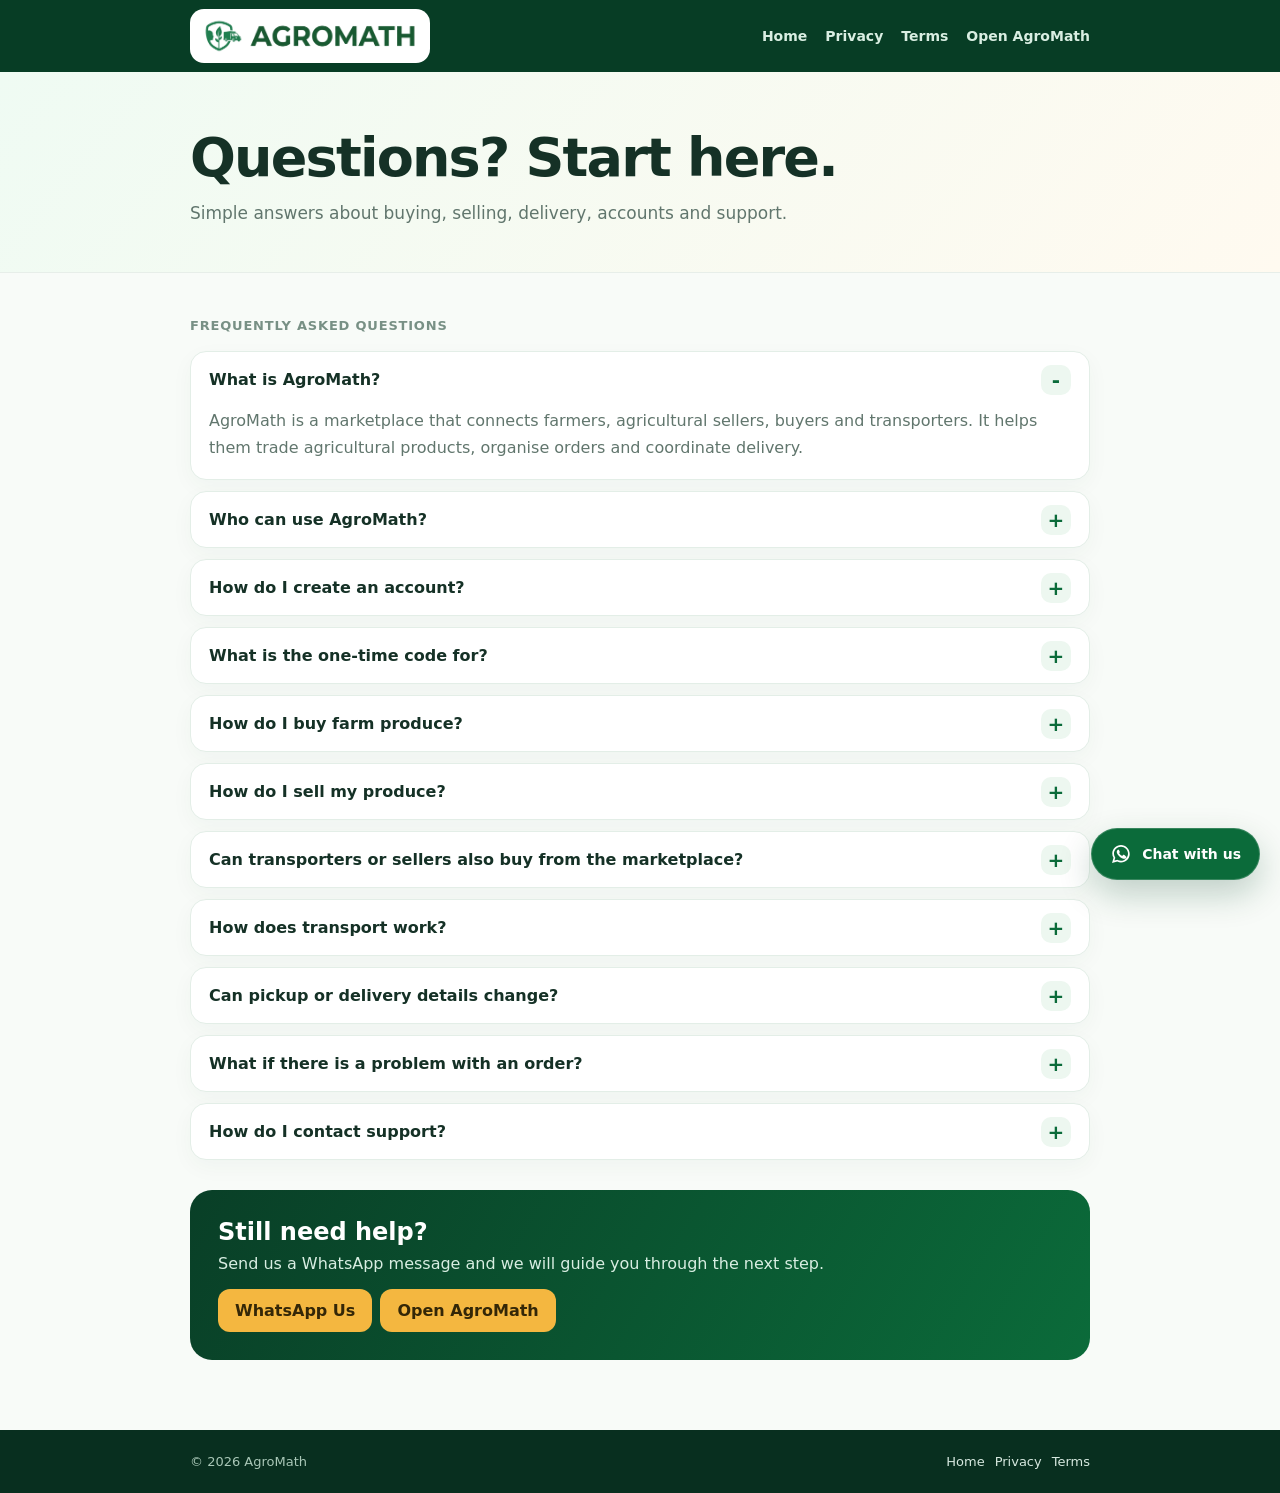
==== faq.html @ 7d8ba9d8 "Clarify AgroMath marketplace roles and shopping access" ====
<!doctype html>
<html lang="en">
<head>
<meta charset="utf-8">
<meta name="viewport" content="width=device-width,initial-scale=1">
<title>AgroMath FAQ | Sellers, Buyers & Transporters</title>
<meta name="description" content="Simple answers about using AgroMath for buying farm produce, selling farm products, transport coordination, accounts and support." />
<link rel="canonical" href="https://agromath.com.ng/faq.html" />
<meta name="theme-color" content="#0b6b3a">
<meta property="og:site_name" content="AgroMath" />
<meta property="og:type" content="website" />
<meta property="og:title" content="AgroMath FAQ | Sellers, Buyers & Transporters" />
<meta property="og:description" content="Simple answers about using AgroMath for buying farm produce, selling farm products, transport coordination, accounts and support." />
<meta property="og:url" content="https://agromath.com.ng/faq.html" />
  <meta property="og:image" content="https://agromath.com.ng/assets/brand/agromath-logo-full.png" />
  <meta property="og:image:alt" content="AgroMath logo" />
<meta name="twitter:card" content="summary_large_image" />
<meta name="twitter:title" content="AgroMath FAQ | Sellers, Buyers & Transporters" />
<meta name="twitter:description" content="Simple answers about using AgroMath for buying farm produce, selling farm products, transport coordination, accounts and support." />
  <meta name="twitter:image" content="https://agromath.com.ng/assets/brand/agromath-logo-full.png" />
<link rel="icon" href="assets/brand/favicon.ico" sizes="any">
<link rel="icon" type="image/png" sizes="32x32" href="assets/brand/favicon-32.png">
<link rel="icon" type="image/png" sizes="16x16" href="assets/brand/favicon-16.png">
<link rel="apple-touch-icon" sizes="180x180" href="assets/brand/apple-touch-icon-180.png">
<style>
:root{--g:#0b6b3a;--d:#073d25;--ink:#153126;--muted:#61766d;--line:#e3eee7;--cream:#fffaf0}*{box-sizing:border-box}body{margin:0;font-family:Inter,system-ui,-apple-system,"Segoe UI",Roboto,Arial;background:#f8fbf8;color:var(--ink)}a{color:var(--g);text-decoration:none}.wrap{width:min(900px,calc(100% - 28px));margin:auto}.top{background:var(--d);color:white}.top .wrap{height:72px;display:flex;align-items:center;justify-content:space-between}.brand{display:inline-flex;align-items:center;background:#fff;padding:6px 10px;border-radius:14px}.brand-logo{display:block;height:42px;width:auto;max-width:220px}.top nav{display:flex;gap:18px}.top nav a{color:#d9eee2;font-size:14px;font-weight:700}.hero{background:linear-gradient(130deg,#effbf3,var(--cream));padding:58px 0 45px;border-bottom:1px solid #e7eee9}.hero h1{font-size:clamp(36px,5vw,54px);letter-spacing:-1.8px;line-height:1.05;margin:0 0 12px}.hero p{margin:0;color:var(--muted);font-size:17px;line-height:1.65}.content{padding:45px 0 70px}.meta{font-size:13px;font-weight:800;color:#789085;text-transform:uppercase;letter-spacing:.8px;margin-bottom:18px}details{background:white;border:1px solid var(--line);border-radius:16px;padding:0 18px;margin:11px 0;box-shadow:0 7px 22px rgba(20,70,45,.04)}summary{cursor:pointer;list-style:none;font-weight:800;padding:18px 34px 18px 0;position:relative}summary::-webkit-details-marker{display:none}summary:after{content:"+";position:absolute;right:0;top:13px;width:30px;height:30px;border-radius:10px;background:#edf7f0;color:var(--g);display:grid;place-items:center;font-size:20px}details[open] summary:after{content:"-"}details p{margin:0 0 18px;color:var(--muted);line-height:1.7}.help{margin-top:30px;background:linear-gradient(120deg,#093f27,#0b6b3a);color:white;padding:28px;border-radius:22px}.help h2{margin:0 0 8px}.help p{color:#d8eee2;margin:0 0 16px}.btn{display:inline-block;background:#f4b740;color:#342707;padding:12px 17px;border-radius:12px;font-weight:900;margin-right:8px}footer{background:#082f1f;color:#a9c7b7;padding:24px 0;font-size:13px}footer .wrap{display:flex;justify-content:space-between;gap:15px;flex-wrap:wrap}footer a{color:#d6e8df;margin-left:10px}@media(max-width:600px){.brand-logo{height:34px;max-width:165px}.top nav a:not(:last-child){display:none}.hero{padding-top:42px}}
.whatsapp-support{position:fixed;right:20px;bottom:calc(20px + env(safe-area-inset-bottom));z-index:80;display:inline-flex;align-items:center;justify-content:center;gap:10px;min-height:52px;padding:0 18px;border-radius:999px;background:var(--g);color:#fff;font-weight:900;font-size:14px;box-shadow:0 14px 34px rgba(8,70,40,.24);border:1px solid rgba(255,255,255,.18)}.whatsapp-support svg{width:22px;height:22px;flex:0 0 auto}.whatsapp-support:hover{background:#11824a;transform:translateY(-1px)}.whatsapp-support:focus-visible{outline:3px solid #f4b740;outline-offset:4px}@media(max-width:560px){.whatsapp-support{right:14px;bottom:calc(14px + env(safe-area-inset-bottom));width:56px;height:56px;min-height:56px;padding:0}.whatsapp-support span{display:none}}
</style>
</head>
<body>
<header class="top"><div class="wrap"><a class="brand" href="index.html" aria-label="AgroMath home"><img src="assets/brand/agromath-logo.png" alt="AgroMath" class="brand-logo"></a><nav><a href="index.html">Home</a><a href="privacy.html">Privacy</a><a href="terms.html">Terms</a><a href="https://agromath-pilot.onrender.com" target="_blank" rel="noopener noreferrer">Open AgroMath</a></nav></div></header>
<section class="hero"><div class="wrap"><h1>Questions? Start here.</h1><p>Simple answers about buying, selling, delivery, accounts and support.</p></div></section>
<main class="content"><div class="wrap"><div class="meta">Frequently Asked Questions</div>
<details open><summary>What is AgroMath?</summary><p>AgroMath is a marketplace that connects farmers, agricultural sellers, buyers and transporters. It helps them trade agricultural products, organise orders and coordinate delivery.</p></details>
<details><summary>Who can use AgroMath?</summary><p>Farmers, agricultural sellers, buyers and transporters can use AgroMath. Any participant can also browse and buy from the marketplace.</p></details>
<details><summary>How do I create an account?</summary><p>Open AgroMath, enter your phone number and follow the registration steps. You may receive a one-time code to confirm that the phone number belongs to you.</p></details>
<details><summary>What is the one-time code for?</summary><p>It helps protect your account and confirm your phone number. Never give your code to another person. AgroMath does not use these codes for advertising.</p></details>
<details><summary>How do I buy farm produce?</summary><p>Open AgroMath, browse available produce, choose what you need and follow the order steps shown in the app.</p></details>
<details><summary>How do I sell my produce?</summary><p>Use the selling option in AgroMath, add the farm products you have for sale, including quantity and other important details, then respond to buyer orders.</p></details>
<details><summary>Can transporters or sellers also buy from the marketplace?</summary><p>Yes. Farmers, sellers, buyers and transporters can all browse and buy products in the AgroMath marketplace.</p></details>
<details><summary>How does transport work?</summary><p>When transport is needed, delivery can be coordinated with transporters. Pickup location, destination, timing and transport cost should be clear before the goods move.</p></details>
<details><summary>Can pickup or delivery details change?</summary><p>Yes, where the order allows it, but everyone involved should agree to the new information so there is no confusion.</p></details>
<details><summary>What if there is a problem with an order?</summary><p>Keep your order reference and any useful evidence, such as photos or messages. Contact AgroMath support as soon as possible and explain the problem clearly.</p></details>
<details><summary>How do I contact support?</summary><p>Call <a href="tel:08112812709"><strong>0811 281 2709</strong></a>, chat on <a href="https://wa.me/2348112812709?text=Hello%20AgroMath%2C%20I%20need%20some%20help" target="_blank" rel="noopener noreferrer"><strong>WhatsApp</strong></a>, or email <a href="mailto:info@agromath.com.ng"><strong>info@agromath.com.ng</strong></a>.</p></details>
<div class="help"><h2>Still need help?</h2><p>Send us a WhatsApp message and we will guide you through the next step.</p><a class="btn" href="https://wa.me/2348112812709?text=Hello%20AgroMath%2C%20I%20need%20some%20help" target="_blank" rel="noopener noreferrer">WhatsApp Us</a><a class="btn" href="https://agromath-pilot.onrender.com" target="_blank" rel="noopener noreferrer">Open AgroMath</a></div>
</div></main>
<footer><div class="wrap"><span>© <span id="y"></span> AgroMath</span><span><a href="index.html">Home</a><a href="privacy.html">Privacy</a><a href="terms.html">Terms</a></span></div></footer><script>document.getElementById('y').textContent=new Date().getFullYear();</script>
<a class="whatsapp-support" href="https://wa.me/2348112812709?text=Hello%20AgroMath%2C%20I%20need%20some%20help" target="_blank" rel="noopener noreferrer" aria-label="Chat with AgroMath support on WhatsApp"><svg aria-hidden="true" viewBox="0 0 32 32" focusable="false"><path fill="currentColor" d="M16 3C9 3 3.3 8.5 3.3 15.3c0 2.2.6 4.4 1.8 6.3L3 29l7.6-2c1.7.9 3.5 1.3 5.4 1.3 7 0 12.7-5.5 12.7-12.3S23 3 16 3Zm0 22.9c-1.7 0-3.3-.4-4.8-1.2l-.3-.2-4.4 1.1 1.2-4.2-.2-.3c-1.1-1.7-1.7-3.6-1.7-5.7C5.8 9.8 10.4 5.4 16 5.4s10.2 4.4 10.2 9.9S21.6 25.9 16 25.9Zm5.8-7.8c-.3-.2-1.8-.9-2.1-1-.3-.1-.5-.2-.7.2-.2.3-.8 1-.9 1.2-.2.2-.3.2-.6.1-.3-.2-1.3-.5-2.5-1.5-.9-.8-1.5-1.8-1.7-2.1-.2-.3 0-.5.1-.6l.5-.6c.2-.2.2-.3.3-.5.1-.2 0-.4 0-.6 0-.2-.7-1.7-1-2.3-.3-.6-.5-.5-.7-.5h-.6c-.2 0-.6.1-.9.4-.3.3-1.2 1.2-1.2 2.9s1.3 3.4 1.5 3.6c.2.2 2.5 3.8 6 5.3.8.4 1.5.6 2 .7.8.3 1.6.2 2.2.1.7-.1 1.8-.7 2.1-1.4.3-.7.3-1.3.2-1.4-.1-.2-.3-.3-.6-.4Z"/></svg><span>Chat with us</span></a>
</body>
</html>
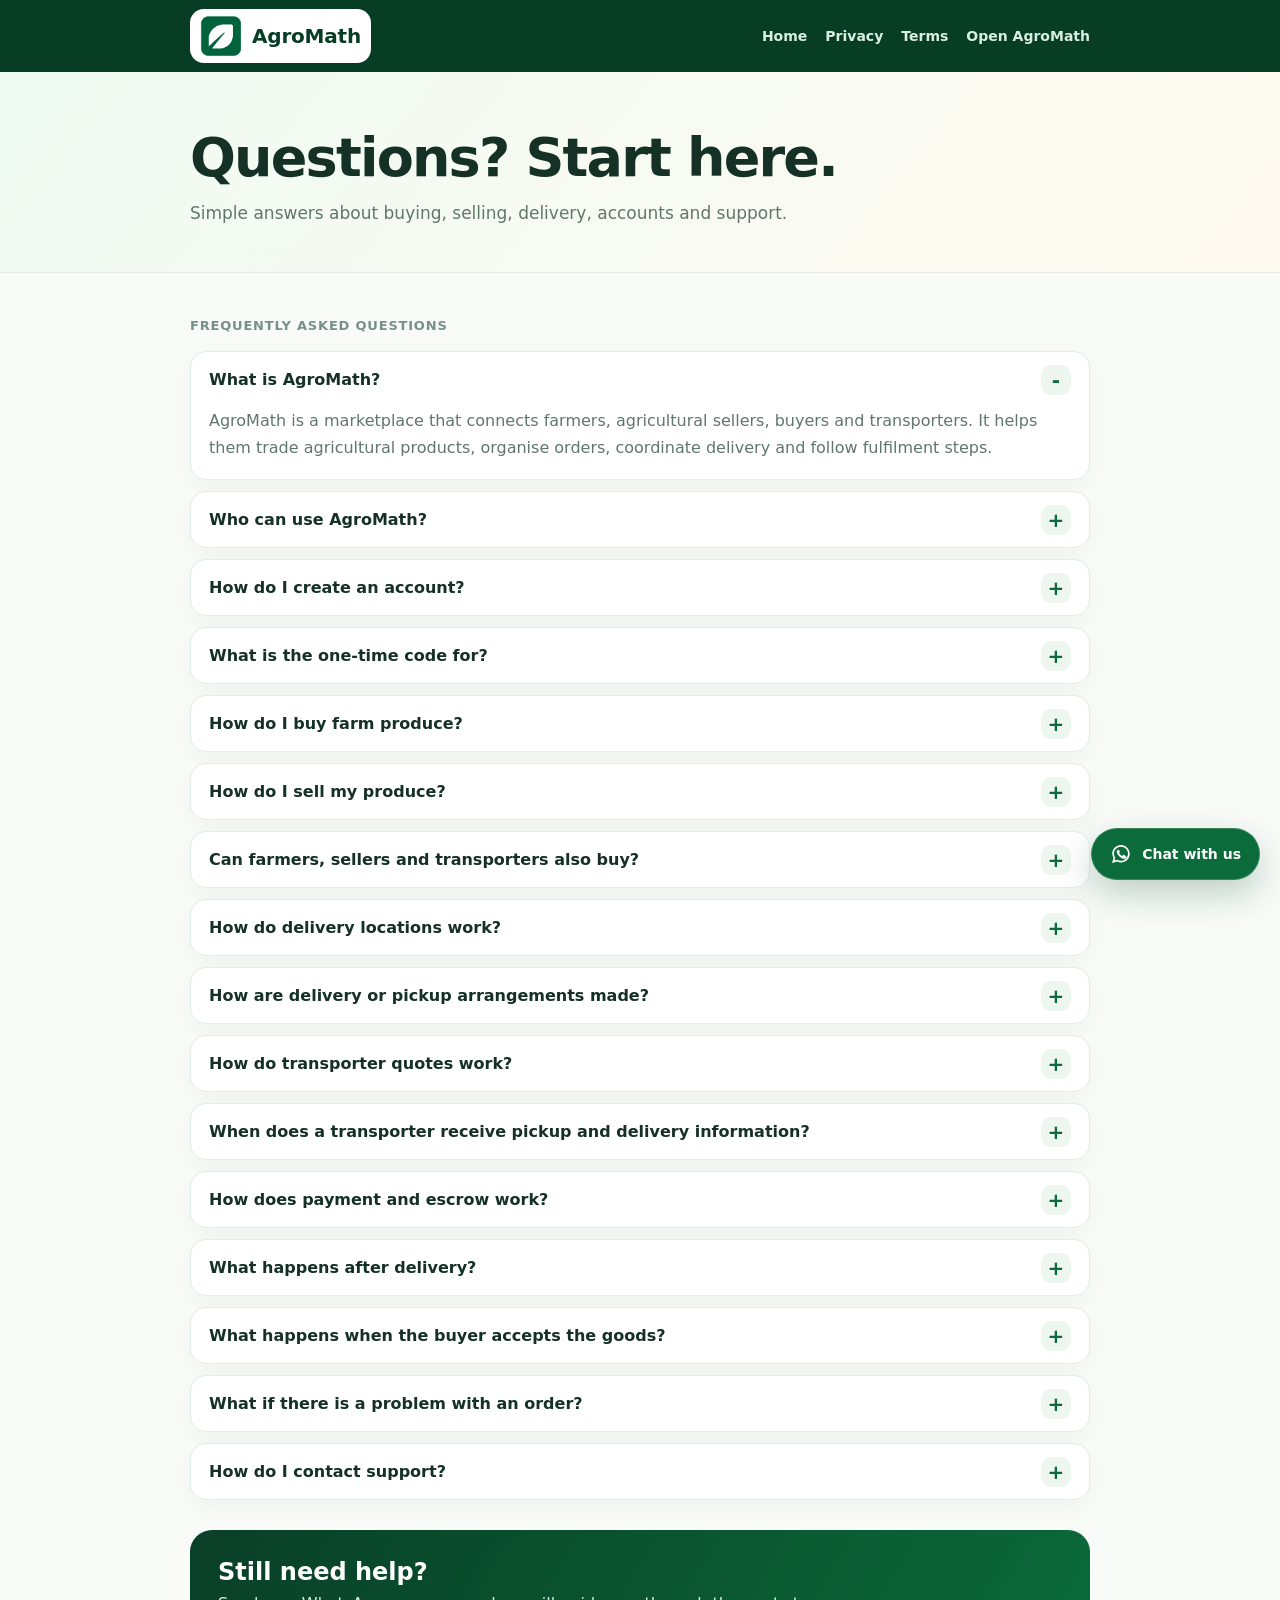
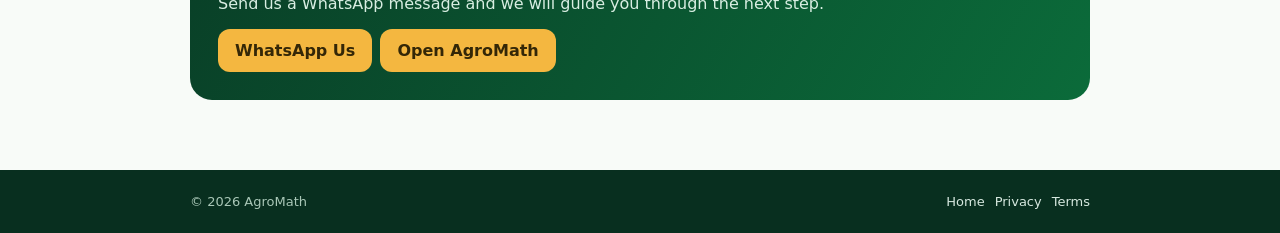
==== commit ef89b00f: "Website V2.1: Align public site with AgroMath V48.17" ====
--- a/faq.html
+++ b/faq.html
@@ -23,24 +23,29 @@
 <link rel="icon" type="image/png" sizes="16x16" href="assets/brand/favicon-16.png">
 <link rel="apple-touch-icon" sizes="180x180" href="assets/brand/apple-touch-icon-180.png">
 <style>
-:root{--g:#0b6b3a;--d:#073d25;--ink:#153126;--muted:#61766d;--line:#e3eee7;--cream:#fffaf0}*{box-sizing:border-box}body{margin:0;font-family:Inter,system-ui,-apple-system,"Segoe UI",Roboto,Arial;background:#f8fbf8;color:var(--ink)}a{color:var(--g);text-decoration:none}.wrap{width:min(900px,calc(100% - 28px));margin:auto}.top{background:var(--d);color:white}.top .wrap{height:72px;display:flex;align-items:center;justify-content:space-between}.brand{display:inline-flex;align-items:center;background:#fff;padding:6px 10px;border-radius:14px}.brand-logo{display:block;height:42px;width:auto;max-width:220px}.top nav{display:flex;gap:18px}.top nav a{color:#d9eee2;font-size:14px;font-weight:700}.hero{background:linear-gradient(130deg,#effbf3,var(--cream));padding:58px 0 45px;border-bottom:1px solid #e7eee9}.hero h1{font-size:clamp(36px,5vw,54px);letter-spacing:-1.8px;line-height:1.05;margin:0 0 12px}.hero p{margin:0;color:var(--muted);font-size:17px;line-height:1.65}.content{padding:45px 0 70px}.meta{font-size:13px;font-weight:800;color:#789085;text-transform:uppercase;letter-spacing:.8px;margin-bottom:18px}details{background:white;border:1px solid var(--line);border-radius:16px;padding:0 18px;margin:11px 0;box-shadow:0 7px 22px rgba(20,70,45,.04)}summary{cursor:pointer;list-style:none;font-weight:800;padding:18px 34px 18px 0;position:relative}summary::-webkit-details-marker{display:none}summary:after{content:"+";position:absolute;right:0;top:13px;width:30px;height:30px;border-radius:10px;background:#edf7f0;color:var(--g);display:grid;place-items:center;font-size:20px}details[open] summary:after{content:"-"}details p{margin:0 0 18px;color:var(--muted);line-height:1.7}.help{margin-top:30px;background:linear-gradient(120deg,#093f27,#0b6b3a);color:white;padding:28px;border-radius:22px}.help h2{margin:0 0 8px}.help p{color:#d8eee2;margin:0 0 16px}.btn{display:inline-block;background:#f4b740;color:#342707;padding:12px 17px;border-radius:12px;font-weight:900;margin-right:8px}footer{background:#082f1f;color:#a9c7b7;padding:24px 0;font-size:13px}footer .wrap{display:flex;justify-content:space-between;gap:15px;flex-wrap:wrap}footer a{color:#d6e8df;margin-left:10px}@media(max-width:600px){.brand-logo{height:34px;max-width:165px}.top nav a:not(:last-child){display:none}.hero{padding-top:42px}}
+:root{--g:#0b6b3a;--d:#073d25;--ink:#153126;--muted:#61766d;--line:#e3eee7;--cream:#fffaf0}*{box-sizing:border-box}body{margin:0;font-family:Inter,system-ui,-apple-system,"Segoe UI",Roboto,Arial;background:#f8fbf8;color:var(--ink)}a{color:var(--g);text-decoration:none}.wrap{width:min(900px,calc(100% - 28px));margin:auto}.top{background:var(--d);color:white}.top .wrap{height:72px;display:flex;align-items:center;justify-content:space-between}.brand{display:inline-flex;align-items:center;gap:10px;background:#fff;padding:6px 10px;border-radius:14px;color:var(--d);font-weight:900;font-size:20px;letter-spacing:-.2px}.brand-mark{display:block;width:42px;height:42px;border-radius:10px;flex:0 0 auto}.brand-name{line-height:1}.top nav{display:flex;gap:18px}.top nav a{color:#d9eee2;font-size:14px;font-weight:700}.hero{background:linear-gradient(130deg,#effbf3,var(--cream));padding:58px 0 45px;border-bottom:1px solid #e7eee9}.hero h1{font-size:clamp(36px,5vw,54px);letter-spacing:-1.8px;line-height:1.05;margin:0 0 12px}.hero p{margin:0;color:var(--muted);font-size:17px;line-height:1.65}.content{padding:45px 0 70px}.meta{font-size:13px;font-weight:800;color:#789085;text-transform:uppercase;letter-spacing:.8px;margin-bottom:18px}details{background:white;border:1px solid var(--line);border-radius:16px;padding:0 18px;margin:11px 0;box-shadow:0 7px 22px rgba(20,70,45,.04)}summary{cursor:pointer;list-style:none;font-weight:800;padding:18px 34px 18px 0;position:relative}summary::-webkit-details-marker{display:none}summary:after{content:"+";position:absolute;right:0;top:13px;width:30px;height:30px;border-radius:10px;background:#edf7f0;color:var(--g);display:grid;place-items:center;font-size:20px}details[open] summary:after{content:"-"}details p{margin:0 0 18px;color:var(--muted);line-height:1.7}.help{margin-top:30px;background:linear-gradient(120deg,#093f27,#0b6b3a);color:white;padding:28px;border-radius:22px}.help h2{margin:0 0 8px}.help p{color:#d8eee2;margin:0 0 16px}.btn{display:inline-block;background:#f4b740;color:#342707;padding:12px 17px;border-radius:12px;font-weight:900;margin-right:8px}footer{background:#082f1f;color:#a9c7b7;padding:24px 0;font-size:13px}footer .wrap{display:flex;justify-content:space-between;gap:15px;flex-wrap:wrap}footer a{color:#d6e8df;margin-left:10px}@media(max-width:600px){.brand{font-size:18px}.brand-mark{width:34px;height:34px;border-radius:9px}.top nav a:not(:last-child){display:none}.hero{padding-top:42px}}
 .whatsapp-support{position:fixed;right:20px;bottom:calc(20px + env(safe-area-inset-bottom));z-index:80;display:inline-flex;align-items:center;justify-content:center;gap:10px;min-height:52px;padding:0 18px;border-radius:999px;background:var(--g);color:#fff;font-weight:900;font-size:14px;box-shadow:0 14px 34px rgba(8,70,40,.24);border:1px solid rgba(255,255,255,.18)}.whatsapp-support svg{width:22px;height:22px;flex:0 0 auto}.whatsapp-support:hover{background:#11824a;transform:translateY(-1px)}.whatsapp-support:focus-visible{outline:3px solid #f4b740;outline-offset:4px}@media(max-width:560px){.whatsapp-support{right:14px;bottom:calc(14px + env(safe-area-inset-bottom));width:56px;height:56px;min-height:56px;padding:0}.whatsapp-support span{display:none}}
 </style>
 </head>
 <body>
-<header class="top"><div class="wrap"><a class="brand" href="index.html" aria-label="AgroMath home"><img src="assets/brand/agromath-logo.png" alt="AgroMath" class="brand-logo"></a><nav><a href="index.html">Home</a><a href="privacy.html">Privacy</a><a href="terms.html">Terms</a><a href="https://agromath-pilot.onrender.com" target="_blank" rel="noopener noreferrer">Open AgroMath</a></nav></div></header>
+<header class="top"><div class="wrap"><a class="brand" href="index.html" aria-label="AgroMath home"><img src="assets/brand/agromath-mark.png" alt="" class="brand-mark" aria-hidden="true"><span class="brand-name">AgroMath</span></a><nav><a href="index.html">Home</a><a href="privacy.html">Privacy</a><a href="terms.html">Terms</a><a href="https://agromath-pilot.onrender.com" target="_blank" rel="noopener noreferrer">Open AgroMath</a></nav></div></header>
 <section class="hero"><div class="wrap"><h1>Questions? Start here.</h1><p>Simple answers about buying, selling, delivery, accounts and support.</p></div></section>
 <main class="content"><div class="wrap"><div class="meta">Frequently Asked Questions</div>
-<details open><summary>What is AgroMath?</summary><p>AgroMath is a marketplace that connects farmers, agricultural sellers, buyers and transporters. It helps them trade agricultural products, organise orders and coordinate delivery.</p></details>
+<details open><summary>What is AgroMath?</summary><p>AgroMath is a marketplace that connects farmers, agricultural sellers, buyers and transporters. It helps them trade agricultural products, organise orders, coordinate delivery and follow fulfilment steps.</p></details>
 <details><summary>Who can use AgroMath?</summary><p>Farmers, agricultural sellers, buyers and transporters can use AgroMath. Any participant can also browse and buy from the marketplace.</p></details>
 <details><summary>How do I create an account?</summary><p>Open AgroMath, enter your phone number and follow the registration steps. You may receive a one-time code to confirm that the phone number belongs to you.</p></details>
 <details><summary>What is the one-time code for?</summary><p>It helps protect your account and confirm your phone number. Never give your code to another person. AgroMath does not use these codes for advertising.</p></details>
-<details><summary>How do I buy farm produce?</summary><p>Open AgroMath, browse available produce, choose what you need and follow the order steps shown in the app.</p></details>
-<details><summary>How do I sell my produce?</summary><p>Use the selling option in AgroMath, add the farm products you have for sale, including quantity and other important details, then respond to buyer orders.</p></details>
-<details><summary>Can transporters or sellers also buy from the marketplace?</summary><p>Yes. Farmers, sellers, buyers and transporters can all browse and buy products in the AgroMath marketplace.</p></details>
-<details><summary>How does transport work?</summary><p>When transport is needed, delivery can be coordinated with transporters. Pickup location, destination, timing and transport cost should be clear before the goods move.</p></details>
-<details><summary>Can pickup or delivery details change?</summary><p>Yes, where the order allows it, but everyone involved should agree to the new information so there is no confusion.</p></details>
-<details><summary>What if there is a problem with an order?</summary><p>Keep your order reference and any useful evidence, such as photos or messages. Contact AgroMath support as soon as possible and explain the problem clearly.</p></details>
+<details><summary>How do I buy farm produce?</summary><p>Browse available produce, choose what you need, select the relevant saved delivery location during checkout and follow the instructions shown on the order page.</p></details>
+<details><summary>How do I sell my produce?</summary><p>Add the produce you have for sale, including quantity and pickup details, then respond when buyers place order requests.</p></details>
+<details><summary>Can farmers, sellers and transporters also buy?</summary><p>Yes. Farmers, sellers, buyers and transporters can all browse and buy products in the AgroMath marketplace.</p></details>
+<details><summary>How do delivery locations work?</summary><p>Buyers can save delivery locations and choose the relevant one at checkout. AgroMath keeps the selected delivery details with the order so fulfilment can be coordinated clearly.</p></details>
+<details><summary>How are delivery or pickup arrangements made?</summary><p>Each order keeps pickup and delivery information together. Delivery or pickup is arranged for the relevant farmer or seller portion of the order.</p></details>
+<details><summary>How do transporter quotes work?</summary><p>Where transporter delivery is required, eligible transporters can see delivery opportunities and submit a transport price. The buyer can then choose an available option in AgroMath.</p></details>
+<details><summary>When does a transporter receive pickup and delivery information?</summary><p>AgroMath is designed to show exact logistics details only when they are needed for the authorised fulfilment workflow.</p></details>
+<details><summary>How does payment and escrow work?</summary><p>Payment follows AgroMath's supported payment and escrow workflow. The app shows payment and escrow status so participants can follow the next step.</p></details>
+<details><summary>What happens after delivery?</summary><p>The delivery or pickup moves through fulfilment stages. The buyer can accept the goods or report an issue where applicable.</p></details>
+<details><summary>What happens when the buyer accepts the goods?</summary><p>Buyer acceptance helps accepted fulfilment proceed toward AgroMath's settlement process.</p></details>
+<details><summary>What if there is a problem with an order?</summary><p>Keep your order reference and any useful evidence, such as photos or messages. Contact AgroMath support as soon as possible and explain the problem clearly. AgroMath does not promise a particular dispute outcome on this website.</p></details>
 <details><summary>How do I contact support?</summary><p>Call <a href="tel:08112812709"><strong>0811 281 2709</strong></a>, chat on <a href="https://wa.me/2348112812709?text=Hello%20AgroMath%2C%20I%20need%20some%20help" target="_blank" rel="noopener noreferrer"><strong>WhatsApp</strong></a>, or email <a href="mailto:info@agromath.com.ng"><strong>info@agromath.com.ng</strong></a>.</p></details>
 <div class="help"><h2>Still need help?</h2><p>Send us a WhatsApp message and we will guide you through the next step.</p><a class="btn" href="https://wa.me/2348112812709?text=Hello%20AgroMath%2C%20I%20need%20some%20help" target="_blank" rel="noopener noreferrer">WhatsApp Us</a><a class="btn" href="https://agromath-pilot.onrender.com" target="_blank" rel="noopener noreferrer">Open AgroMath</a></div>
 </div></main>
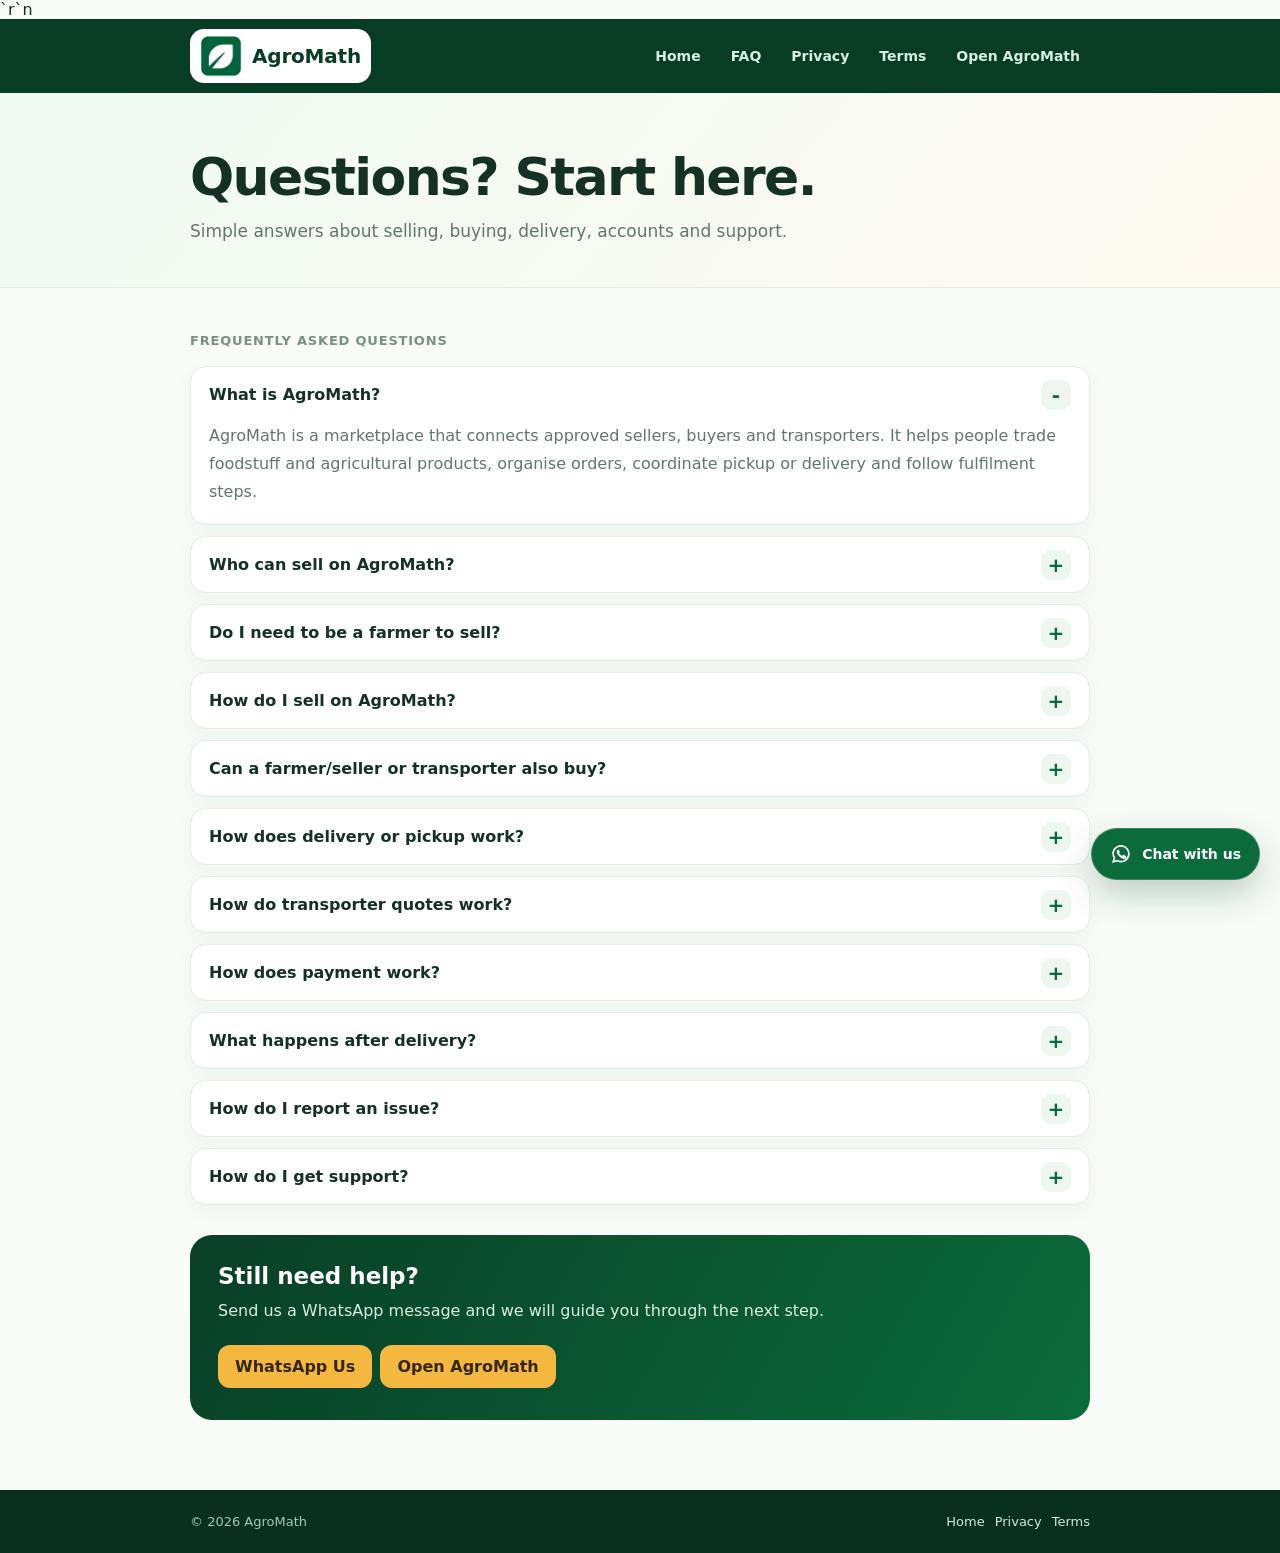
==== commit 19c81a02: "Polish AgroMath public website for pilot" ====
--- a/faq.html
+++ b/faq.html
@@ -3,53 +3,47 @@
 <head>
 <meta charset="utf-8">
 <meta name="viewport" content="width=device-width,initial-scale=1">
-<title>AgroMath FAQ | Sellers, Buyers & Transporters</title>
-<meta name="description" content="Simple answers about using AgroMath for buying farm produce, selling farm products, transport coordination, accounts and support." />
+<title>AgroMath FAQ | Selling, Buying &amp; Transport</title>
+<meta name="description" content="Clear answers about selling, buying, transport, payment, delivery or pickup, accounts and support on AgroMath." />
 <link rel="canonical" href="https://agromath.com.ng/faq.html" />
 <meta name="theme-color" content="#0b6b3a">
 <meta property="og:site_name" content="AgroMath" />
 <meta property="og:type" content="website" />
-<meta property="og:title" content="AgroMath FAQ | Sellers, Buyers & Transporters" />
-<meta property="og:description" content="Simple answers about using AgroMath for buying farm produce, selling farm products, transport coordination, accounts and support." />
+<meta property="og:title" content="AgroMath FAQ | Selling, Buying &amp; Transport" />
+<meta property="og:description" content="Clear answers about selling, buying, transport, payment, delivery or pickup, accounts and support on AgroMath." />
 <meta property="og:url" content="https://agromath.com.ng/faq.html" />
-  <meta property="og:image" content="https://agromath.com.ng/assets/brand/agromath-logo-full.png" />
-  <meta property="og:image:alt" content="AgroMath logo" />
+<meta property="og:image" content="https://agromath.com.ng/assets/brand/agromath-logo-full.png" />
+<meta property="og:image:alt" content="AgroMath logo" />
 <meta name="twitter:card" content="summary_large_image" />
-<meta name="twitter:title" content="AgroMath FAQ | Sellers, Buyers & Transporters" />
-<meta name="twitter:description" content="Simple answers about using AgroMath for buying farm produce, selling farm products, transport coordination, accounts and support." />
-  <meta name="twitter:image" content="https://agromath.com.ng/assets/brand/agromath-logo-full.png" />
+<meta name="twitter:title" content="AgroMath FAQ | Selling, Buying &amp; Transport" />
+<meta name="twitter:description" content="Clear answers about selling, buying, transport, payment, delivery or pickup, accounts and support on AgroMath." />
+<meta name="twitter:image" content="https://agromath.com.ng/assets/brand/agromath-logo-full.png" />
 <link rel="icon" href="assets/brand/favicon.ico" sizes="any">
 <link rel="icon" type="image/png" sizes="32x32" href="assets/brand/favicon-32.png">
 <link rel="icon" type="image/png" sizes="16x16" href="assets/brand/favicon-16.png">
-<link rel="apple-touch-icon" sizes="180x180" href="assets/brand/apple-touch-icon-180.png">
-<style>
-:root{--g:#0b6b3a;--d:#073d25;--ink:#153126;--muted:#61766d;--line:#e3eee7;--cream:#fffaf0}*{box-sizing:border-box}body{margin:0;font-family:Inter,system-ui,-apple-system,"Segoe UI",Roboto,Arial;background:#f8fbf8;color:var(--ink)}a{color:var(--g);text-decoration:none}.wrap{width:min(900px,calc(100% - 28px));margin:auto}.top{background:var(--d);color:white}.top .wrap{height:72px;display:flex;align-items:center;justify-content:space-between}.brand{display:inline-flex;align-items:center;gap:10px;background:#fff;padding:6px 10px;border-radius:14px;color:var(--d);font-weight:900;font-size:20px;letter-spacing:-.2px}.brand-mark{display:block;width:42px;height:42px;border-radius:10px;flex:0 0 auto}.brand-name{line-height:1}.top nav{display:flex;gap:18px}.top nav a{color:#d9eee2;font-size:14px;font-weight:700}.hero{background:linear-gradient(130deg,#effbf3,var(--cream));padding:58px 0 45px;border-bottom:1px solid #e7eee9}.hero h1{font-size:clamp(36px,5vw,54px);letter-spacing:-1.8px;line-height:1.05;margin:0 0 12px}.hero p{margin:0;color:var(--muted);font-size:17px;line-height:1.65}.content{padding:45px 0 70px}.meta{font-size:13px;font-weight:800;color:#789085;text-transform:uppercase;letter-spacing:.8px;margin-bottom:18px}details{background:white;border:1px solid var(--line);border-radius:16px;padding:0 18px;margin:11px 0;box-shadow:0 7px 22px rgba(20,70,45,.04)}summary{cursor:pointer;list-style:none;font-weight:800;padding:18px 34px 18px 0;position:relative}summary::-webkit-details-marker{display:none}summary:after{content:"+";position:absolute;right:0;top:13px;width:30px;height:30px;border-radius:10px;background:#edf7f0;color:var(--g);display:grid;place-items:center;font-size:20px}details[open] summary:after{content:"-"}details p{margin:0 0 18px;color:var(--muted);line-height:1.7}.help{margin-top:30px;background:linear-gradient(120deg,#093f27,#0b6b3a);color:white;padding:28px;border-radius:22px}.help h2{margin:0 0 8px}.help p{color:#d8eee2;margin:0 0 16px}.btn{display:inline-block;background:#f4b740;color:#342707;padding:12px 17px;border-radius:12px;font-weight:900;margin-right:8px}footer{background:#082f1f;color:#a9c7b7;padding:24px 0;font-size:13px}footer .wrap{display:flex;justify-content:space-between;gap:15px;flex-wrap:wrap}footer a{color:#d6e8df;margin-left:10px}@media(max-width:600px){.brand{font-size:18px}.brand-mark{width:34px;height:34px;border-radius:9px}.top nav a:not(:last-child){display:none}.hero{padding-top:42px}}
+<link rel="apple-touch-icon" sizes="180x180" href="assets/brand/apple-touch-icon-180.png">`r`n<style>
+:root{--g:#0b6b3a;--d:#073d25;--ink:#153126;--muted:#61766d;--line:#e3eee7;--cream:#fffaf0}*{box-sizing:border-box}body{margin:0;font-family:Inter,system-ui,-apple-system,"Segoe UI",Roboto,Arial;background:#f8fbf8;color:var(--ink)}a{color:var(--g);text-decoration:none}.wrap{width:min(900px,calc(100% - 28px));margin:auto}.top{background:var(--d);color:white}.top .wrap{min-height:72px;padding:10px 0;display:flex;align-items:center;justify-content:space-between;gap:18px}.brand{display:inline-flex;align-items:center;gap:10px;background:#fff;padding:6px 10px;border-radius:14px;color:var(--d);font-weight:900;font-size:20px;letter-spacing:-.2px;flex:0 0 auto}.brand-mark{display:block;width:42px;height:42px;border-radius:10px;flex:0 0 auto}.brand-name{line-height:1}.top nav{display:flex;gap:10px;align-items:center;justify-content:flex-end;flex-wrap:wrap}.top nav a{color:#d9eee2;font-size:14px;font-weight:700;padding:8px 10px;border-radius:999px}.top nav a:hover{background:rgba(255,255,255,.1);color:#fff}.hero{background:linear-gradient(130deg,#effbf3,var(--cream));padding:54px 0 42px;border-bottom:1px solid #e7eee9}.hero h1{font-size:clamp(36px,5vw,52px);letter-spacing:-1.6px;margin:0}.hero p{margin:10px 0 0;color:var(--muted);font-size:17px;line-height:1.65}.content{background:white;border:1px solid var(--line);border-radius:24px;padding:34px;margin:38px auto 64px;box-shadow:0 14px 40px rgba(20,70,45,.06)}.content.plain{background:transparent;border:0;border-radius:0;padding:45px 0 70px;margin:0 auto;box-shadow:none}.content h2{font-size:23px;color:#173e2b;margin:28px 0 10px}.content p,.content li{color:var(--muted);line-height:1.75}.content ul{padding-left:22px}.content .meta,.content>p:first-of-type{font-size:13px;color:#789085}.meta{font-size:13px;font-weight:800;color:#789085;text-transform:uppercase;letter-spacing:.8px;margin-bottom:18px}details{background:white;border:1px solid var(--line);border-radius:16px;padding:0 18px;margin:11px 0;box-shadow:0 7px 22px rgba(20,70,45,.04)}summary{cursor:pointer;list-style:none;font-weight:800;padding:18px 34px 18px 0;position:relative}summary::-webkit-details-marker{display:none}summary:after{content:"+";position:absolute;right:0;top:13px;width:30px;height:30px;border-radius:10px;background:#edf7f0;color:var(--g);display:grid;place-items:center;font-size:20px}details[open] summary:after{content:"-"}details p{margin:0 0 18px;color:var(--muted);line-height:1.7}.help{margin-top:30px;background:linear-gradient(120deg,#093f27,#0b6b3a);color:white;padding:28px;border-radius:22px}.help h2{margin:0 0 8px;color:white}.help p{color:#d8eee2;margin:0 0 16px}.btn{display:inline-block;background:#f4b740;color:#342707;padding:12px 17px;border-radius:12px;font-weight:900;margin:4px 8px 4px 0}footer{background:#082f1f;color:#a9c7b7;padding:24px 0;font-size:13px}footer .wrap{display:flex;justify-content:space-between;gap:15px;flex-wrap:wrap}footer a{color:#d6e8df;margin-left:10px}@media(max-width:600px){.top .wrap{align-items:flex-start;flex-direction:column}.brand{font-size:18px}.brand-mark{width:34px;height:34px;border-radius:9px}.top nav{width:100%;justify-content:flex-start;gap:8px}.top nav a{font-size:13px;background:rgba(255,255,255,.08);padding:8px 9px}.hero{padding-top:42px}.content{padding:23px;margin-top:22px}.content.plain{padding:35px 0 62px}.btn{display:inline-flex;min-height:44px;align-items:center}}
 .whatsapp-support{position:fixed;right:20px;bottom:calc(20px + env(safe-area-inset-bottom));z-index:80;display:inline-flex;align-items:center;justify-content:center;gap:10px;min-height:52px;padding:0 18px;border-radius:999px;background:var(--g);color:#fff;font-weight:900;font-size:14px;box-shadow:0 14px 34px rgba(8,70,40,.24);border:1px solid rgba(255,255,255,.18)}.whatsapp-support svg{width:22px;height:22px;flex:0 0 auto}.whatsapp-support:hover{background:#11824a;transform:translateY(-1px)}.whatsapp-support:focus-visible{outline:3px solid #f4b740;outline-offset:4px}@media(max-width:560px){.whatsapp-support{right:14px;bottom:calc(14px + env(safe-area-inset-bottom));width:56px;height:56px;min-height:56px;padding:0}.whatsapp-support span{display:none}}
 </style>
 </head>
 <body>
-<header class="top"><div class="wrap"><a class="brand" href="index.html" aria-label="AgroMath home"><img src="assets/brand/agromath-mark.png" alt="" class="brand-mark" aria-hidden="true"><span class="brand-name">AgroMath</span></a><nav><a href="index.html">Home</a><a href="privacy.html">Privacy</a><a href="terms.html">Terms</a><a href="https://agromath-pilot.onrender.com" target="_blank" rel="noopener noreferrer">Open AgroMath</a></nav></div></header>
-<section class="hero"><div class="wrap"><h1>Questions? Start here.</h1><p>Simple answers about buying, selling, delivery, accounts and support.</p></div></section>
-<main class="content"><div class="wrap"><div class="meta">Frequently Asked Questions</div>
-<details open><summary>What is AgroMath?</summary><p>AgroMath is a marketplace that connects farmers, agricultural sellers, buyers and transporters. It helps them trade agricultural products, organise orders, coordinate delivery and follow fulfilment steps.</p></details>
-<details><summary>Who can use AgroMath?</summary><p>Farmers, agricultural sellers, buyers and transporters can use AgroMath. Any participant can also browse and buy from the marketplace.</p></details>
-<details><summary>How do I create an account?</summary><p>Open AgroMath, enter your phone number and follow the registration steps. You may receive a one-time code to confirm that the phone number belongs to you.</p></details>
-<details><summary>What is the one-time code for?</summary><p>It helps protect your account and confirm your phone number. Never give your code to another person. AgroMath does not use these codes for advertising.</p></details>
-<details><summary>How do I buy farm produce?</summary><p>Browse available produce, choose what you need, select the relevant saved delivery location during checkout and follow the instructions shown on the order page.</p></details>
-<details><summary>How do I sell my produce?</summary><p>Add the produce you have for sale, including quantity and pickup details, then respond when buyers place order requests.</p></details>
-<details><summary>Can farmers, sellers and transporters also buy?</summary><p>Yes. Farmers, sellers, buyers and transporters can all browse and buy products in the AgroMath marketplace.</p></details>
-<details><summary>How do delivery locations work?</summary><p>Buyers can save delivery locations and choose the relevant one at checkout. AgroMath keeps the selected delivery details with the order so fulfilment can be coordinated clearly.</p></details>
-<details><summary>How are delivery or pickup arrangements made?</summary><p>Each order keeps pickup and delivery information together. Delivery or pickup is arranged for the relevant farmer or seller portion of the order.</p></details>
+<header class="top"><div class="wrap"><a class="brand" href="index.html" aria-label="AgroMath home"><img src="assets/brand/agromath-mark-96.png" alt="" class="brand-mark" aria-hidden="true"><span class="brand-name">AgroMath</span></a><nav aria-label="Main navigation"><a href="index.html">Home</a><a href="faq.html">FAQ</a><a href="privacy.html">Privacy</a><a href="terms.html">Terms</a><a href="https://agromath-pilot.onrender.com" target="_blank" rel="noopener noreferrer">Open AgroMath</a></nav></div></header>
+<section class="hero"><div class="wrap"><h1>Questions? Start here.</h1><p>Simple answers about selling, buying, delivery, accounts and support.</p></div></section>
+<main class="content plain"><div class="wrap"><div class="meta">Frequently Asked Questions</div>
+<details open><summary>What is AgroMath?</summary><p>AgroMath is a marketplace that connects approved sellers, buyers and transporters. It helps people trade foodstuff and agricultural products, organise orders, coordinate pickup or delivery and follow fulfilment steps.</p></details>
+<details><summary>Who can sell on AgroMath?</summary><p>On AgroMath, the Farmer account is the current selling account. It may be used by approved farmers, foodstuff merchants, aggregators, wholesalers and other permitted agricultural-product sellers.</p></details>
+<details><summary>Do I need to be a farmer to sell?</summary><p>No. You do not need to personally grow the products, but you must be approved to sell permitted foodstuff or agricultural products and provide accurate product and pickup information.</p></details>
+<details><summary>How do I sell on AgroMath?</summary><p>Use the Farmer selling account, add the approved products you have for sale, include quantity and pickup details, then respond when buyers place order requests.</p></details>
+<details><summary>Can a farmer/seller or transporter also buy?</summary><p>Yes. Sellers, buyers and transporters can all browse and buy products in the AgroMath marketplace.</p></details>
+<details><summary>How does delivery or pickup work?</summary><p>The person placing the order chooses a saved delivery location or pickup arrangement. AgroMath keeps the relevant pickup and delivery details with the order for clear coordination.</p></details>
 <details><summary>How do transporter quotes work?</summary><p>Where transporter delivery is required, eligible transporters can see delivery opportunities and submit a transport price. The buyer can then choose an available option in AgroMath.</p></details>
-<details><summary>When does a transporter receive pickup and delivery information?</summary><p>AgroMath is designed to show exact logistics details only when they are needed for the authorised fulfilment workflow.</p></details>
-<details><summary>How does payment and escrow work?</summary><p>Payment follows AgroMath's supported payment and escrow workflow. The app shows payment and escrow status so participants can follow the next step.</p></details>
-<details><summary>What happens after delivery?</summary><p>The delivery or pickup moves through fulfilment stages. The buyer can accept the goods or report an issue where applicable.</p></details>
-<details><summary>What happens when the buyer accepts the goods?</summary><p>Buyer acceptance helps accepted fulfilment proceed toward AgroMath's settlement process.</p></details>
-<details><summary>What if there is a problem with an order?</summary><p>Keep your order reference and any useful evidence, such as photos or messages. Contact AgroMath support as soon as possible and explain the problem clearly. AgroMath does not promise a particular dispute outcome on this website.</p></details>
-<details><summary>How do I contact support?</summary><p>Call <a href="tel:08112812709"><strong>0811 281 2709</strong></a>, chat on <a href="https://wa.me/2348112812709?text=Hello%20AgroMath%2C%20I%20need%20some%20help" target="_blank" rel="noopener noreferrer"><strong>WhatsApp</strong></a>, or email <a href="mailto:info@agromath.com.ng"><strong>info@agromath.com.ng</strong></a>.</p></details>
+<details><summary>How does payment work?</summary><p>The buyer pays the locked order total through AgroMath's supported payment flow. The app shows payment status so participants can follow the next step.</p></details>
+<details><summary>What happens after delivery?</summary><p>Delivery or collection moves through fulfilment stages. The buyer accepts the goods or reports an issue, then settlement proceeds where applicable.</p></details>
+<details><summary>How do I report an issue?</summary><p>Keep your order reference and useful evidence such as photos or messages, then contact AgroMath support quickly and explain the problem clearly.</p></details>
+<details><summary>How do I get support?</summary><p>Call <a href="tel:08112812709"><strong>0811 281 2709</strong></a>, chat on <a href="https://wa.me/2348112812709?text=Hello%20AgroMath%2C%20I%20need%20some%20help" target="_blank" rel="noopener noreferrer"><strong>WhatsApp</strong></a>, or email <a href="mailto:info@agromath.com.ng"><strong>info@agromath.com.ng</strong></a>.</p></details>
 <div class="help"><h2>Still need help?</h2><p>Send us a WhatsApp message and we will guide you through the next step.</p><a class="btn" href="https://wa.me/2348112812709?text=Hello%20AgroMath%2C%20I%20need%20some%20help" target="_blank" rel="noopener noreferrer">WhatsApp Us</a><a class="btn" href="https://agromath-pilot.onrender.com" target="_blank" rel="noopener noreferrer">Open AgroMath</a></div>
 </div></main>
-<footer><div class="wrap"><span>© <span id="y"></span> AgroMath</span><span><a href="index.html">Home</a><a href="privacy.html">Privacy</a><a href="terms.html">Terms</a></span></div></footer><script>document.getElementById('y').textContent=new Date().getFullYear();</script>
+<footer><div class="wrap"><span>&copy; <span id="y"></span> AgroMath</span><span><a href="index.html">Home</a><a href="privacy.html">Privacy</a><a href="terms.html">Terms</a></span></div></footer><script>document.getElementById('y').textContent=new Date().getFullYear();</script>
 <a class="whatsapp-support" href="https://wa.me/2348112812709?text=Hello%20AgroMath%2C%20I%20need%20some%20help" target="_blank" rel="noopener noreferrer" aria-label="Chat with AgroMath support on WhatsApp"><svg aria-hidden="true" viewBox="0 0 32 32" focusable="false"><path fill="currentColor" d="M16 3C9 3 3.3 8.5 3.3 15.3c0 2.2.6 4.4 1.8 6.3L3 29l7.6-2c1.7.9 3.5 1.3 5.4 1.3 7 0 12.7-5.5 12.7-12.3S23 3 16 3Zm0 22.9c-1.7 0-3.3-.4-4.8-1.2l-.3-.2-4.4 1.1 1.2-4.2-.2-.3c-1.1-1.7-1.7-3.6-1.7-5.7C5.8 9.8 10.4 5.4 16 5.4s10.2 4.4 10.2 9.9S21.6 25.9 16 25.9Zm5.8-7.8c-.3-.2-1.8-.9-2.1-1-.3-.1-.5-.2-.7.2-.2.3-.8 1-.9 1.2-.2.2-.3.2-.6.1-.3-.2-1.3-.5-2.5-1.5-.9-.8-1.5-1.8-1.7-2.1-.2-.3 0-.5.1-.6l.5-.6c.2-.2.2-.3.3-.5.1-.2 0-.4 0-.6 0-.2-.7-1.7-1-2.3-.3-.6-.5-.5-.7-.5h-.6c-.2 0-.6.1-.9.4-.3.3-1.2 1.2-1.2 2.9s1.3 3.4 1.5 3.6c.2.2 2.5 3.8 6 5.3.8.4 1.5.6 2 .7.8.3 1.6.2 2.2.1.7-.1 1.8-.7 2.1-1.4.3-.7.3-1.3.2-1.4-.1-.2-.3-.3-.6-.4Z"/></svg><span>Chat with us</span></a>
 </body>
 </html>
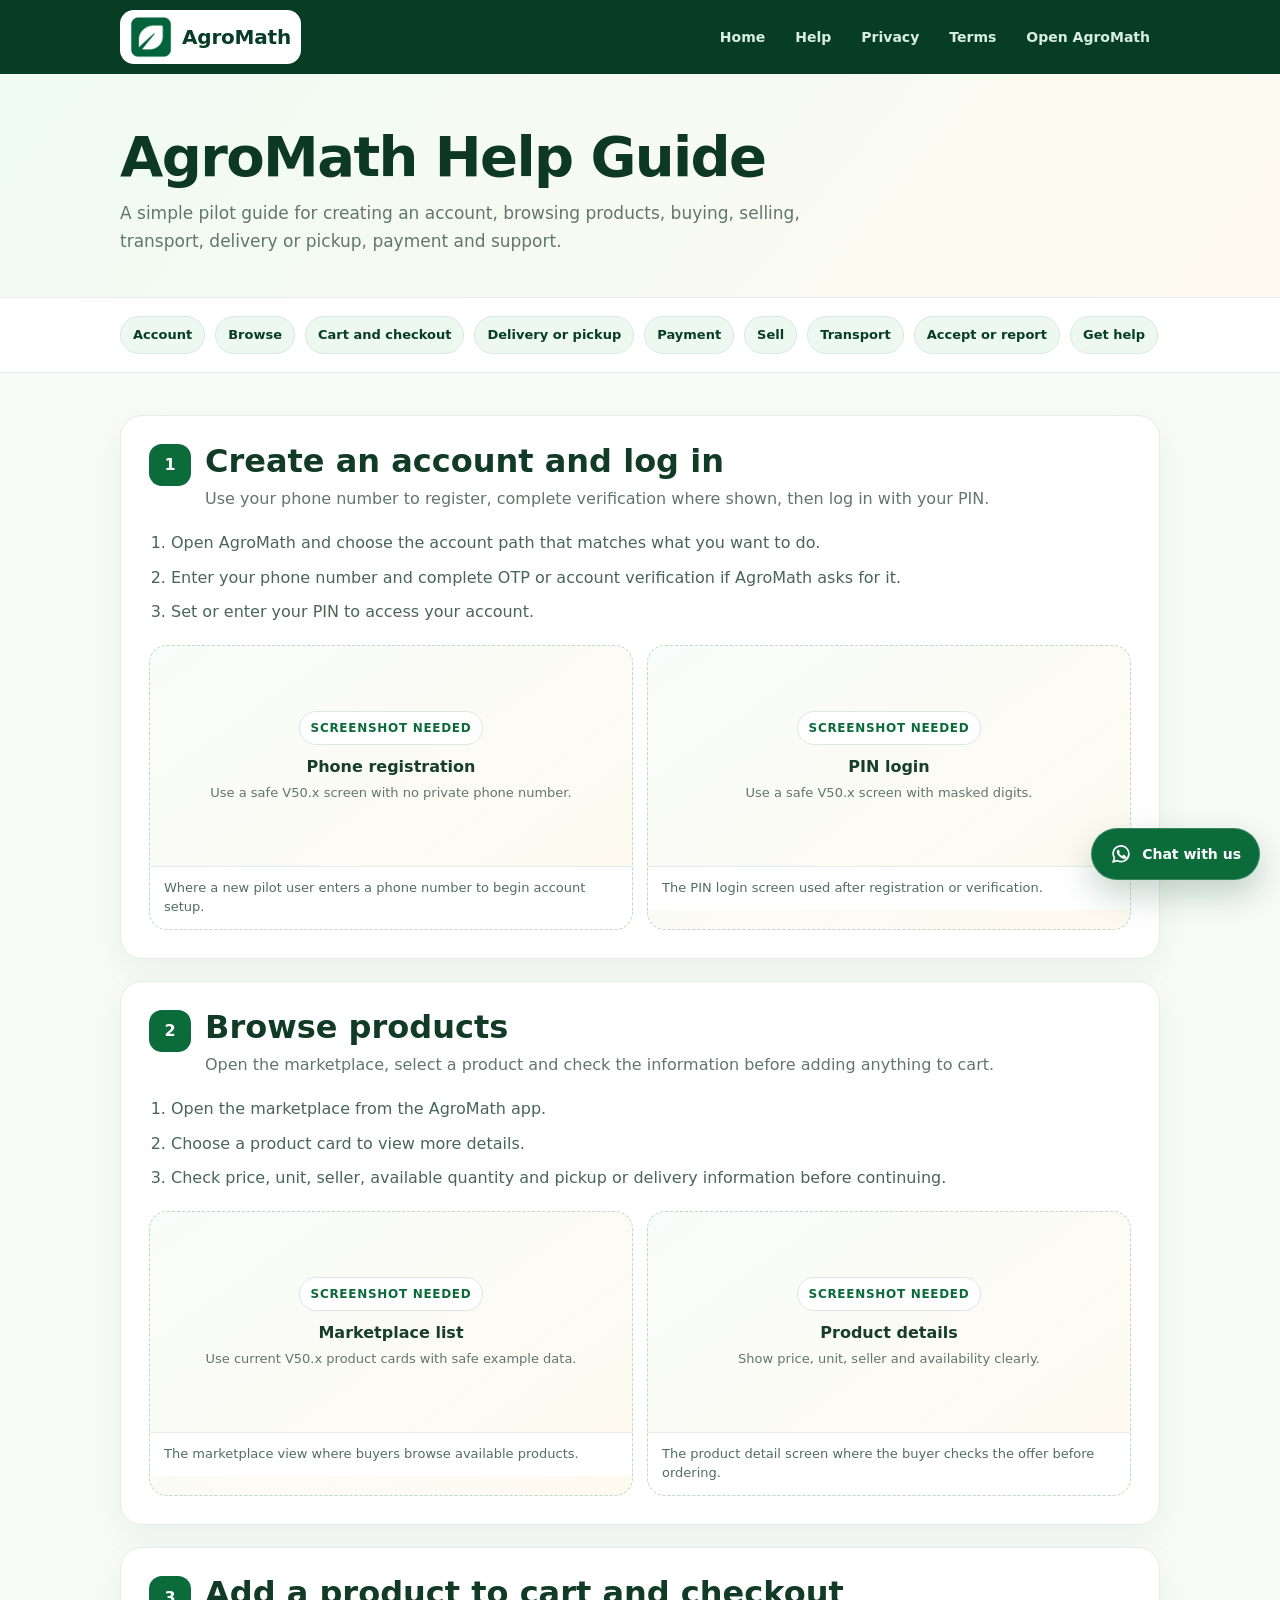
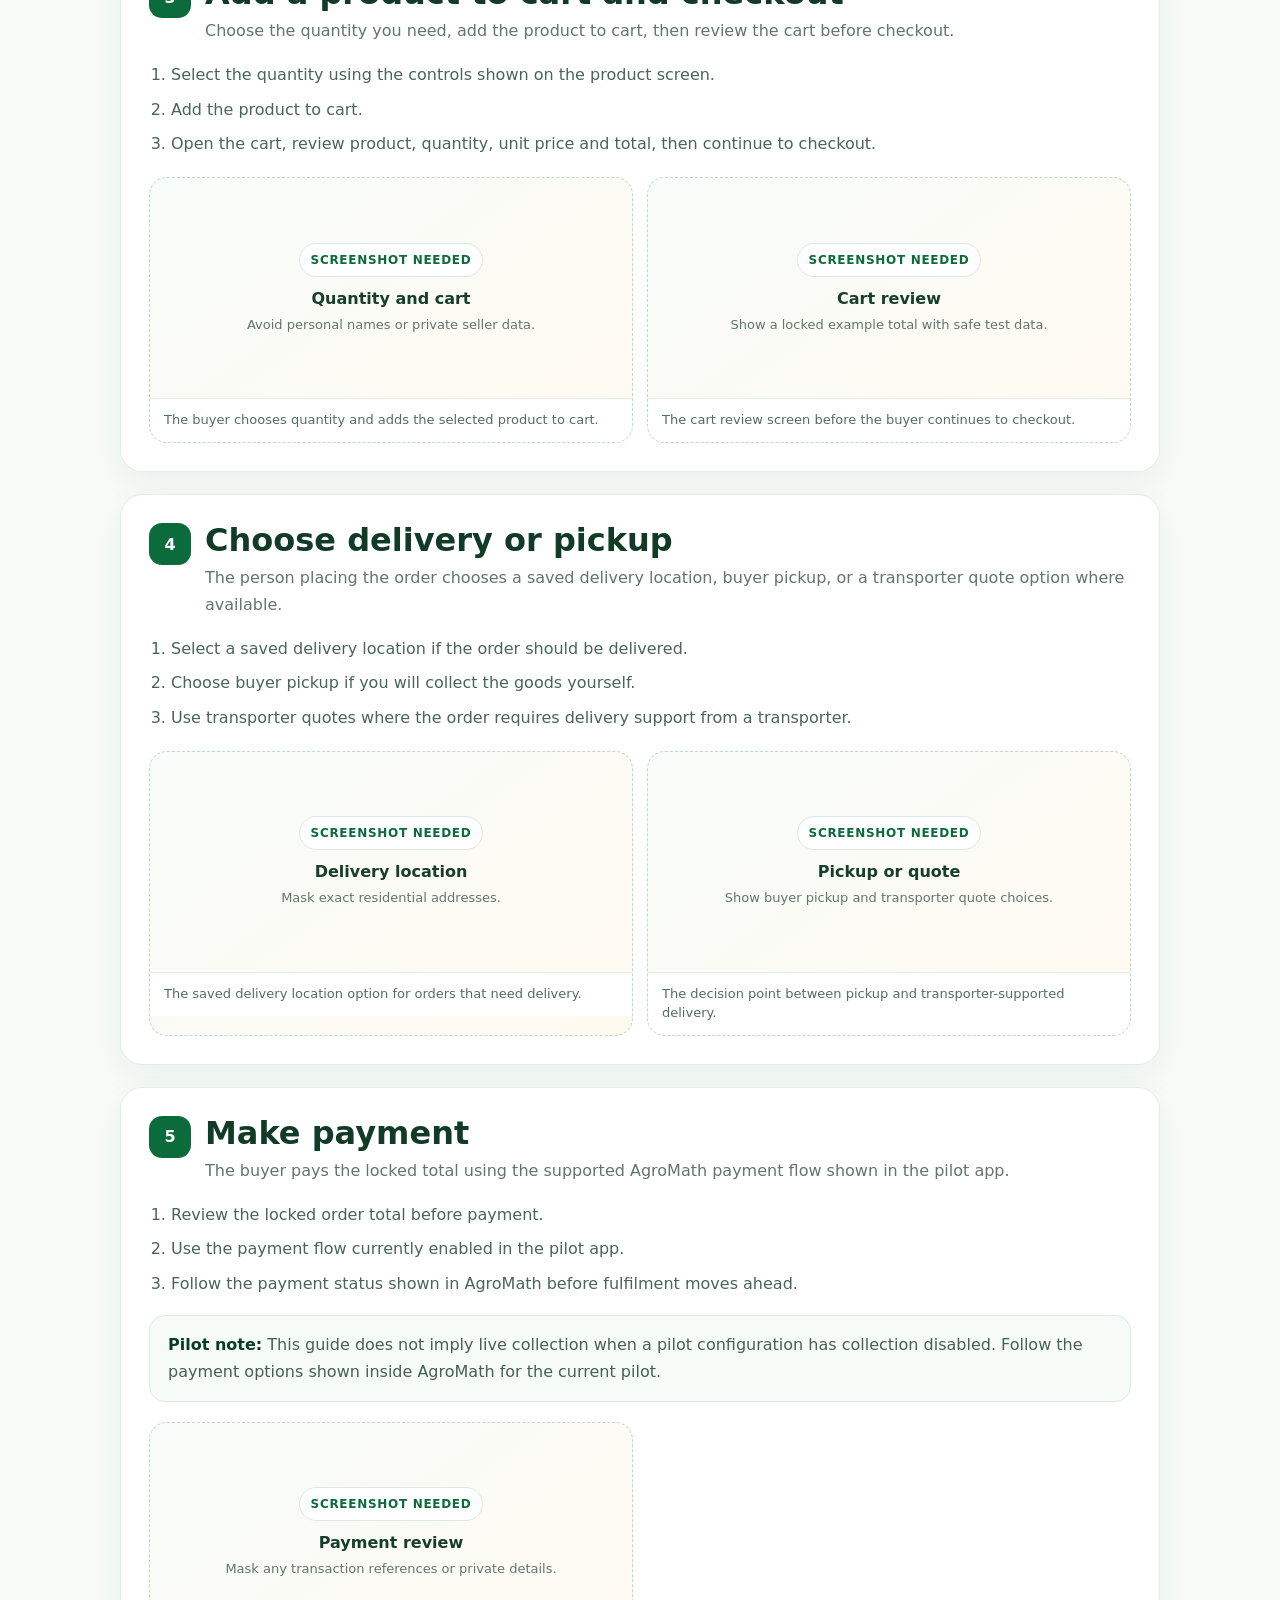
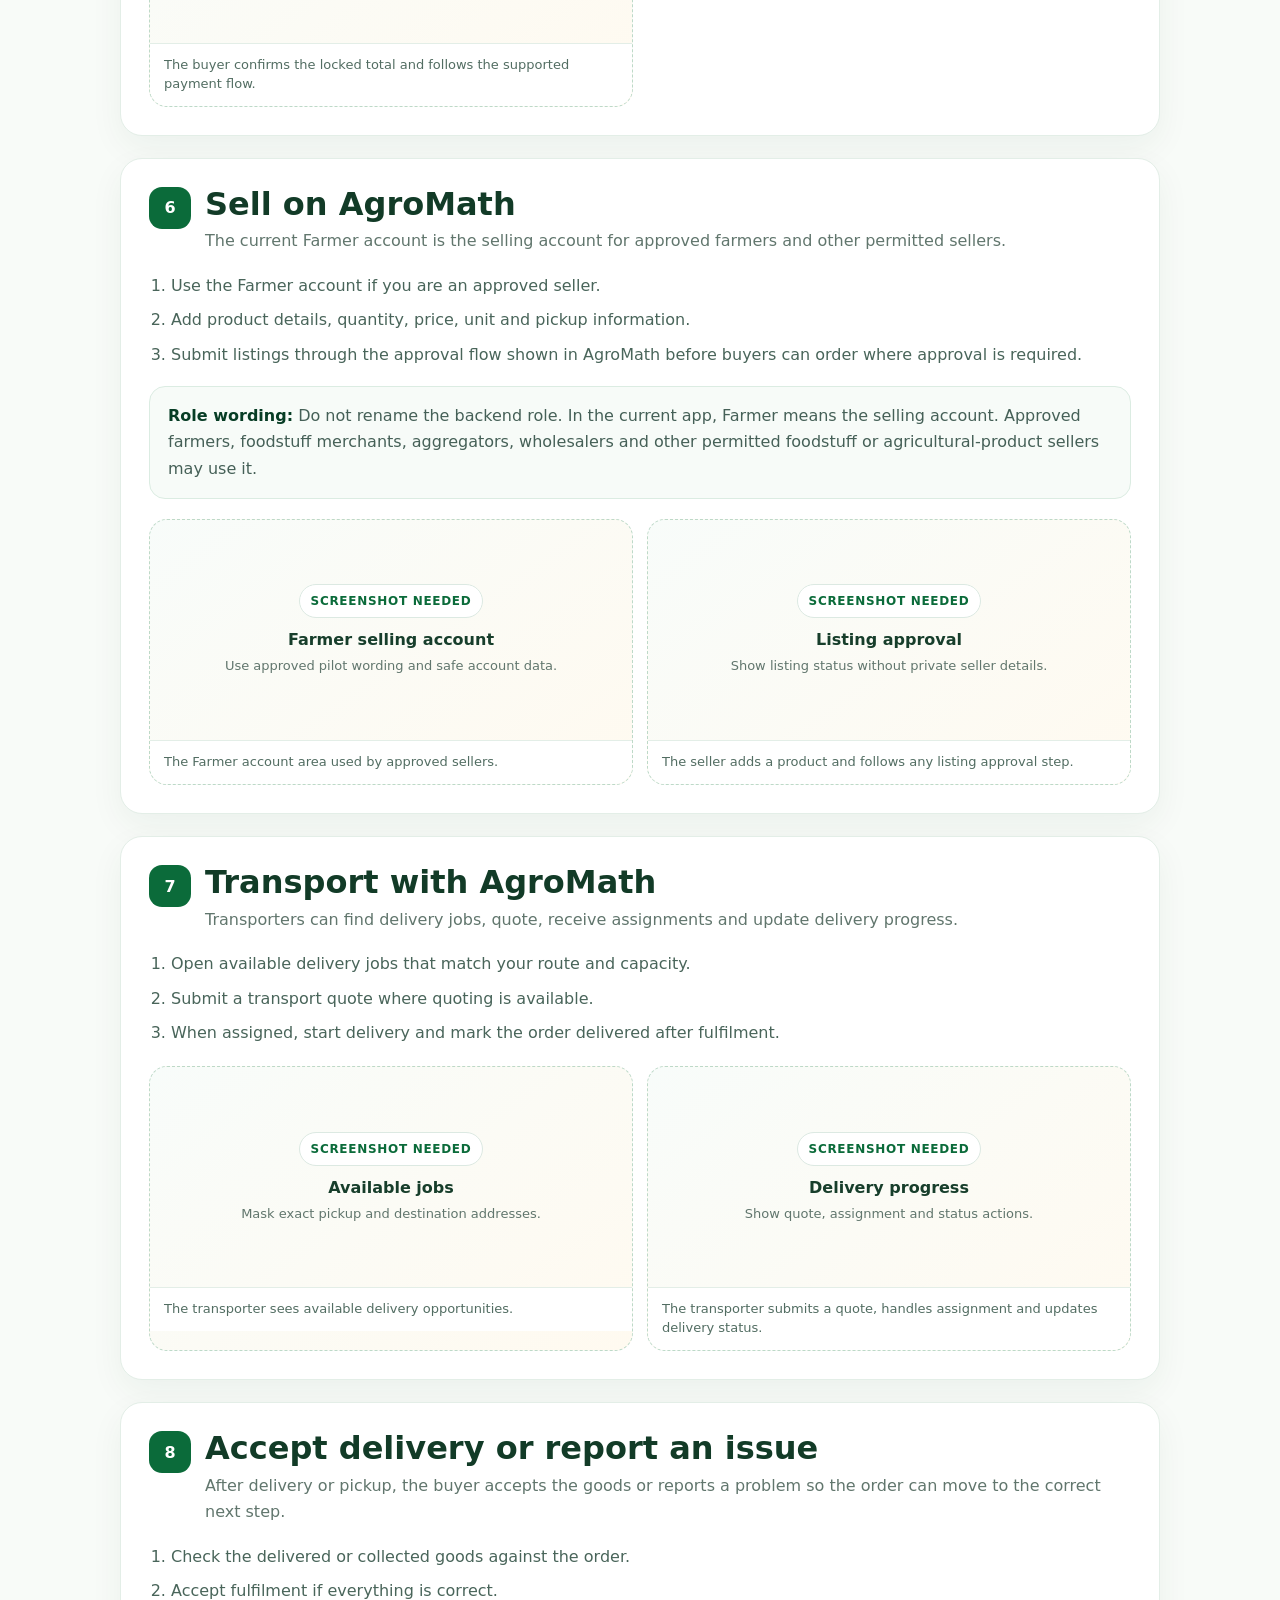
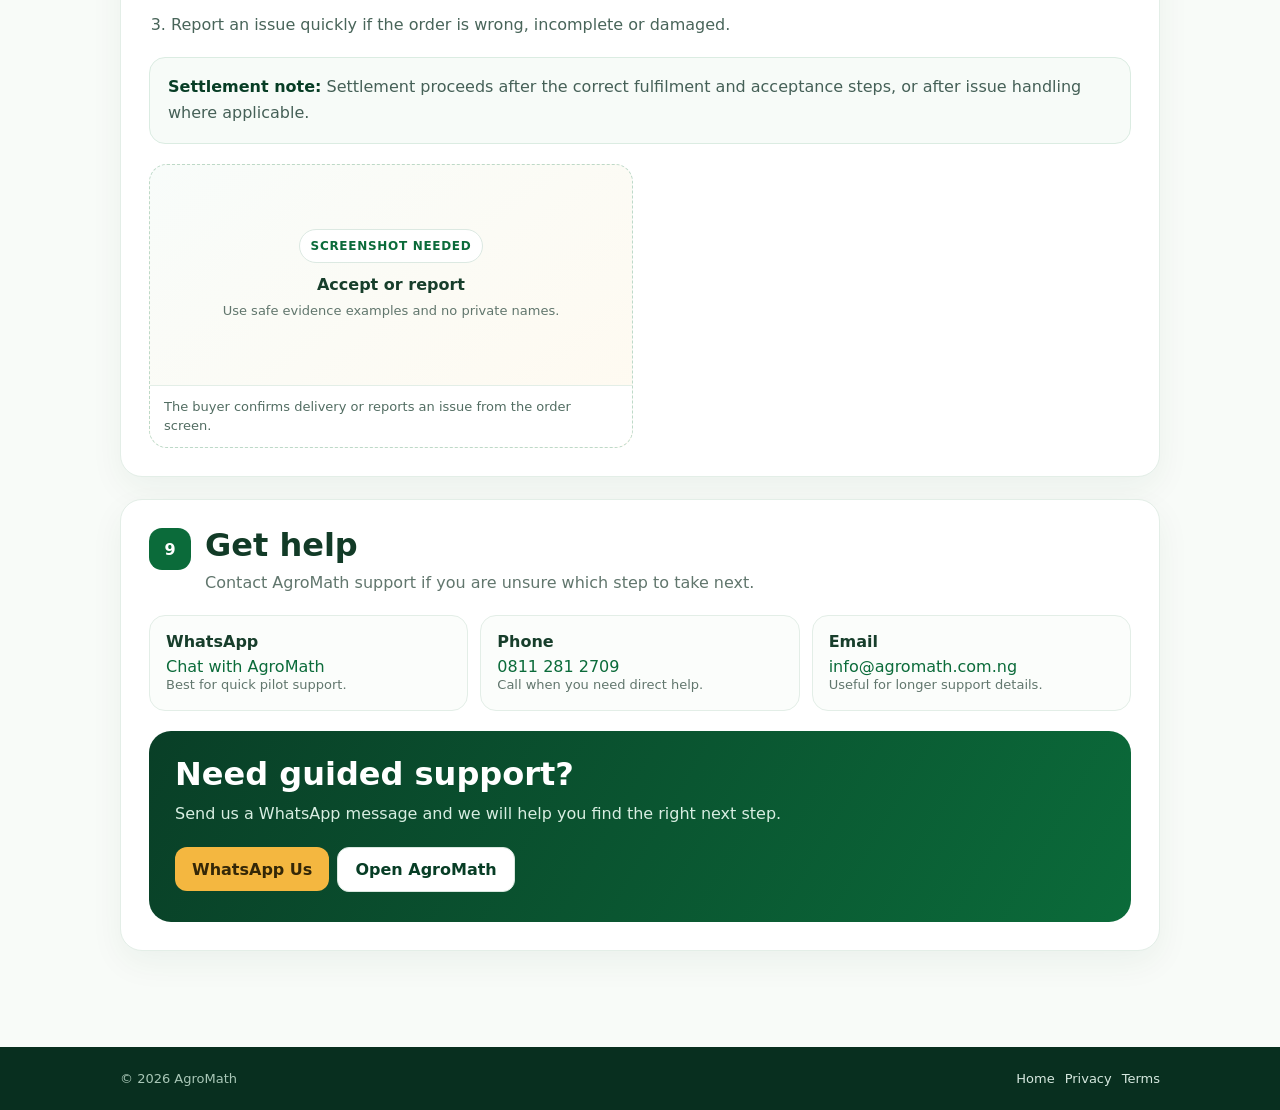
==== commit d06106d4: "Add AgroMath pilot help guide" ====
--- a/faq.html
+++ b/faq.html
@@ -3,45 +3,43 @@
 <head>
 <meta charset="utf-8">
 <meta name="viewport" content="width=device-width,initial-scale=1">
-<title>AgroMath FAQ | Selling, Buying &amp; Transport</title>
-<meta name="description" content="Clear answers about selling, buying, transport, payment, delivery or pickup, accounts and support on AgroMath." />
+<title>AgroMath Help Guide | Pilot User Guide</title>
+<meta name="description" content="A visual pilot-user guide for creating an AgroMath account, browsing products, checkout, delivery or pickup, payment, selling, transport and support." />
 <link rel="canonical" href="https://agromath.com.ng/faq.html" />
 <meta name="theme-color" content="#0b6b3a">
 <meta property="og:site_name" content="AgroMath" />
 <meta property="og:type" content="website" />
-<meta property="og:title" content="AgroMath FAQ | Selling, Buying &amp; Transport" />
-<meta property="og:description" content="Clear answers about selling, buying, transport, payment, delivery or pickup, accounts and support on AgroMath." />
+<meta property="og:title" content="AgroMath Help Guide | Pilot User Guide" />
+<meta property="og:description" content="A visual pilot-user guide for creating an AgroMath account, browsing products, checkout, delivery or pickup, payment, selling, transport and support." />
 <meta property="og:url" content="https://agromath.com.ng/faq.html" />
 <meta property="og:image" content="https://agromath.com.ng/assets/brand/agromath-logo-full.png" />
 <meta property="og:image:alt" content="AgroMath logo" />
 <meta name="twitter:card" content="summary_large_image" />
-<meta name="twitter:title" content="AgroMath FAQ | Selling, Buying &amp; Transport" />
-<meta name="twitter:description" content="Clear answers about selling, buying, transport, payment, delivery or pickup, accounts and support on AgroMath." />
+<meta name="twitter:title" content="AgroMath Help Guide | Pilot User Guide" />
+<meta name="twitter:description" content="A visual pilot-user guide for creating an AgroMath account, browsing products, checkout, delivery or pickup, payment, selling, transport and support." />
 <meta name="twitter:image" content="https://agromath.com.ng/assets/brand/agromath-logo-full.png" />
 <link rel="icon" href="assets/brand/favicon.ico" sizes="any">
 <link rel="icon" type="image/png" sizes="32x32" href="assets/brand/favicon-32.png">
 <link rel="icon" type="image/png" sizes="16x16" href="assets/brand/favicon-16.png">
-<link rel="apple-touch-icon" sizes="180x180" href="assets/brand/apple-touch-icon-180.png">`r`n<style>
-:root{--g:#0b6b3a;--d:#073d25;--ink:#153126;--muted:#61766d;--line:#e3eee7;--cream:#fffaf0}*{box-sizing:border-box}body{margin:0;font-family:Inter,system-ui,-apple-system,"Segoe UI",Roboto,Arial;background:#f8fbf8;color:var(--ink)}a{color:var(--g);text-decoration:none}.wrap{width:min(900px,calc(100% - 28px));margin:auto}.top{background:var(--d);color:white}.top .wrap{min-height:72px;padding:10px 0;display:flex;align-items:center;justify-content:space-between;gap:18px}.brand{display:inline-flex;align-items:center;gap:10px;background:#fff;padding:6px 10px;border-radius:14px;color:var(--d);font-weight:900;font-size:20px;letter-spacing:-.2px;flex:0 0 auto}.brand-mark{display:block;width:42px;height:42px;border-radius:10px;flex:0 0 auto}.brand-name{line-height:1}.top nav{display:flex;gap:10px;align-items:center;justify-content:flex-end;flex-wrap:wrap}.top nav a{color:#d9eee2;font-size:14px;font-weight:700;padding:8px 10px;border-radius:999px}.top nav a:hover{background:rgba(255,255,255,.1);color:#fff}.hero{background:linear-gradient(130deg,#effbf3,var(--cream));padding:54px 0 42px;border-bottom:1px solid #e7eee9}.hero h1{font-size:clamp(36px,5vw,52px);letter-spacing:-1.6px;margin:0}.hero p{margin:10px 0 0;color:var(--muted);font-size:17px;line-height:1.65}.content{background:white;border:1px solid var(--line);border-radius:24px;padding:34px;margin:38px auto 64px;box-shadow:0 14px 40px rgba(20,70,45,.06)}.content.plain{background:transparent;border:0;border-radius:0;padding:45px 0 70px;margin:0 auto;box-shadow:none}.content h2{font-size:23px;color:#173e2b;margin:28px 0 10px}.content p,.content li{color:var(--muted);line-height:1.75}.content ul{padding-left:22px}.content .meta,.content>p:first-of-type{font-size:13px;color:#789085}.meta{font-size:13px;font-weight:800;color:#789085;text-transform:uppercase;letter-spacing:.8px;margin-bottom:18px}details{background:white;border:1px solid var(--line);border-radius:16px;padding:0 18px;margin:11px 0;box-shadow:0 7px 22px rgba(20,70,45,.04)}summary{cursor:pointer;list-style:none;font-weight:800;padding:18px 34px 18px 0;position:relative}summary::-webkit-details-marker{display:none}summary:after{content:"+";position:absolute;right:0;top:13px;width:30px;height:30px;border-radius:10px;background:#edf7f0;color:var(--g);display:grid;place-items:center;font-size:20px}details[open] summary:after{content:"-"}details p{margin:0 0 18px;color:var(--muted);line-height:1.7}.help{margin-top:30px;background:linear-gradient(120deg,#093f27,#0b6b3a);color:white;padding:28px;border-radius:22px}.help h2{margin:0 0 8px;color:white}.help p{color:#d8eee2;margin:0 0 16px}.btn{display:inline-block;background:#f4b740;color:#342707;padding:12px 17px;border-radius:12px;font-weight:900;margin:4px 8px 4px 0}footer{background:#082f1f;color:#a9c7b7;padding:24px 0;font-size:13px}footer .wrap{display:flex;justify-content:space-between;gap:15px;flex-wrap:wrap}footer a{color:#d6e8df;margin-left:10px}@media(max-width:600px){.top .wrap{align-items:flex-start;flex-direction:column}.brand{font-size:18px}.brand-mark{width:34px;height:34px;border-radius:9px}.top nav{width:100%;justify-content:flex-start;gap:8px}.top nav a{font-size:13px;background:rgba(255,255,255,.08);padding:8px 9px}.hero{padding-top:42px}.content{padding:23px;margin-top:22px}.content.plain{padding:35px 0 62px}.btn{display:inline-flex;min-height:44px;align-items:center}}
-.whatsapp-support{position:fixed;right:20px;bottom:calc(20px + env(safe-area-inset-bottom));z-index:80;display:inline-flex;align-items:center;justify-content:center;gap:10px;min-height:52px;padding:0 18px;border-radius:999px;background:var(--g);color:#fff;font-weight:900;font-size:14px;box-shadow:0 14px 34px rgba(8,70,40,.24);border:1px solid rgba(255,255,255,.18)}.whatsapp-support svg{width:22px;height:22px;flex:0 0 auto}.whatsapp-support:hover{background:#11824a;transform:translateY(-1px)}.whatsapp-support:focus-visible{outline:3px solid #f4b740;outline-offset:4px}@media(max-width:560px){.whatsapp-support{right:14px;bottom:calc(14px + env(safe-area-inset-bottom));width:56px;height:56px;min-height:56px;padding:0}.whatsapp-support span{display:none}}
+<link rel="apple-touch-icon" sizes="180x180" href="assets/brand/apple-touch-icon-180.png">
+<style>
+:root{--g:#0b6b3a;--g2:#11824a;--d:#073d25;--ink:#153126;--muted:#61766d;--line:#e3eee7;--cream:#fffaf0;--gold:#f4b740;--soft:#f7fbf8}*{box-sizing:border-box}html{scroll-behavior:smooth}[id]{scroll-margin-top:96px}body{margin:0;font-family:Inter,system-ui,-apple-system,"Segoe UI",Roboto,Arial;background:#f8fbf8;color:var(--ink)}a{color:var(--g);text-decoration:none}.wrap{width:min(1040px,calc(100% - 28px));margin:auto}.top{background:var(--d);color:white}.top .wrap{min-height:72px;padding:10px 0;display:flex;align-items:center;justify-content:space-between;gap:18px}.brand{display:inline-flex;align-items:center;gap:10px;background:#fff;padding:6px 10px;border-radius:14px;color:var(--d);font-weight:900;font-size:20px;letter-spacing:-.2px;flex:0 0 auto}.brand-mark{display:block;width:42px;height:42px;border-radius:10px;flex:0 0 auto}.brand-name{line-height:1}.top nav{display:flex;gap:10px;align-items:center;justify-content:flex-end;flex-wrap:wrap}.top nav a{color:#d9eee2;font-size:14px;font-weight:700;padding:8px 10px;border-radius:999px}.top nav a:hover{background:rgba(255,255,255,.1);color:#fff}.hero{background:linear-gradient(130deg,#effbf3,var(--cream));padding:54px 0 42px;border-bottom:1px solid #e7eee9}.hero h1{font-size:clamp(36px,5vw,56px);letter-spacing:-1.6px;line-height:1.05;margin:0;color:#0d3824}.hero p{margin:12px 0 0;color:var(--muted);font-size:17px;line-height:1.65;max-width:760px}.toc{background:white;border-bottom:1px solid var(--line)}.toc .wrap{padding:18px 0;display:flex;gap:10px;flex-wrap:wrap}.toc a{display:inline-flex;align-items:center;min-height:38px;padding:8px 12px;border-radius:999px;background:#edf8f1;border:1px solid #d8eadf;color:var(--d);font-weight:800;font-size:13px}.toc a:hover,.toc a:focus-visible{background:var(--g);color:#fff;outline:none}.content{padding:42px 0 74px}.guide-section{background:white;border:1px solid var(--line);border-radius:22px;padding:28px;margin:0 0 22px;box-shadow:0 12px 34px rgba(20,70,45,.055)}.section-head{display:grid;grid-template-columns:auto 1fr;gap:14px;align-items:start;margin-bottom:18px}.section-no{width:42px;height:42px;border-radius:13px;background:var(--g);color:white;display:grid;place-items:center;font-weight:900}.guide-section h2{font-size:clamp(24px,3vw,32px);line-height:1.12;margin:0;color:#123b27}.summary{margin:6px 0 0;color:var(--muted);line-height:1.65}.steps{margin:18px 0 0;padding-left:22px}.steps li{margin:8px 0;color:#49655a;line-height:1.65}.media-grid{display:grid;grid-template-columns:repeat(2,minmax(0,1fr));gap:14px;margin-top:20px}.shot{margin:0;border:1px dashed #bdd9c8;border-radius:18px;background:linear-gradient(145deg,#f8fcfa,#fffaf0);overflow:hidden}.shot-box{min-height:220px;display:grid;place-items:center;text-align:center;padding:20px;color:#47675a}.shot-label{display:inline-flex;align-items:center;justify-content:center;min-height:34px;padding:7px 11px;border-radius:999px;background:white;border:1px solid #dce9e2;color:var(--g);font-size:12px;font-weight:900;text-transform:uppercase;letter-spacing:.7px}.shot-title{display:block;margin-top:12px;font-weight:900;color:#173e2b}.shot-note{display:block;margin-top:7px;font-size:13px;line-height:1.5;color:#61766d}.shot figcaption{border-top:1px solid #e3eee7;padding:12px 14px;color:#526d62;font-size:13px;line-height:1.45;background:white}.callout{margin-top:18px;background:#f7fbf8;border:1px solid #dbece2;border-radius:16px;padding:16px 18px;color:#456057;line-height:1.65}.callout strong{color:var(--d)}.help-box{background:linear-gradient(120deg,#093f27,#0b6b3a);color:white;border-radius:22px;padding:26px;margin-top:20px}.help-box h2{margin:0 0 8px;color:white}.help-box p{color:#d8eee2;margin:0 0 16px;line-height:1.6}.btn{display:inline-flex;align-items:center;justify-content:center;min-height:44px;background:#f4b740;color:#342707;padding:12px 17px;border-radius:12px;font-weight:900;margin:4px 8px 4px 0}.btn.secondary{background:white;color:var(--d);border:1px solid #d9e7df}.contact-list{display:grid;grid-template-columns:repeat(3,minmax(0,1fr));gap:12px;margin-top:16px}.contact-card{background:#fbfdfb;border:1px solid var(--line);border-radius:16px;padding:16px}.contact-card strong{display:block;color:#173e2b;margin-bottom:6px}.contact-card span{display:block;color:var(--muted);font-size:13px;line-height:1.45}footer{background:#082f1f;color:#a9c7b7;padding:24px 0;font-size:13px}footer .wrap{display:flex;justify-content:space-between;gap:15px;flex-wrap:wrap}footer a{color:#d6e8df;margin-left:10px}.whatsapp-support{position:fixed;right:20px;bottom:calc(20px + env(safe-area-inset-bottom));z-index:80;display:inline-flex;align-items:center;justify-content:center;gap:10px;min-height:52px;padding:0 18px;border-radius:999px;background:var(--g);color:#fff;font-weight:900;font-size:14px;box-shadow:0 14px 34px rgba(8,70,40,.24);border:1px solid rgba(255,255,255,.18)}.whatsapp-support svg{width:22px;height:22px;flex:0 0 auto}.whatsapp-support:hover{background:var(--g2);transform:translateY(-1px)}.whatsapp-support:focus-visible{outline:3px solid var(--gold);outline-offset:4px}@media(max-width:720px){.media-grid,.contact-list{grid-template-columns:1fr}.guide-section{padding:22px}.section-head{grid-template-columns:1fr}.section-no{width:38px;height:38px}.shot-box{min-height:190px}}@media(max-width:600px){.top .wrap{align-items:flex-start;flex-direction:column}.brand{font-size:18px}.brand-mark{width:34px;height:34px;border-radius:9px}.top nav{width:100%;justify-content:flex-start;gap:8px}.top nav a{font-size:13px;background:rgba(255,255,255,.08);padding:8px 9px}.hero{padding-top:42px}.toc .wrap{padding:14px 0}.toc a{font-size:12px}.content{padding:30px 0 66px}.btn{width:100%;margin-right:0}}@media(max-width:560px){.whatsapp-support{right:14px;bottom:calc(14px + env(safe-area-inset-bottom));width:56px;height:56px;min-height:56px;padding:0}.whatsapp-support span{display:none}}
 </style>
 </head>
 <body>
-<header class="top"><div class="wrap"><a class="brand" href="index.html" aria-label="AgroMath home"><img src="assets/brand/agromath-mark-96.png" alt="" class="brand-mark" aria-hidden="true"><span class="brand-name">AgroMath</span></a><nav aria-label="Main navigation"><a href="index.html">Home</a><a href="faq.html">FAQ</a><a href="privacy.html">Privacy</a><a href="terms.html">Terms</a><a href="https://agromath-pilot.onrender.com" target="_blank" rel="noopener noreferrer">Open AgroMath</a></nav></div></header>
-<section class="hero"><div class="wrap"><h1>Questions? Start here.</h1><p>Simple answers about selling, buying, delivery, accounts and support.</p></div></section>
-<main class="content plain"><div class="wrap"><div class="meta">Frequently Asked Questions</div>
-<details open><summary>What is AgroMath?</summary><p>AgroMath is a marketplace that connects approved sellers, buyers and transporters. It helps people trade foodstuff and agricultural products, organise orders, coordinate pickup or delivery and follow fulfilment steps.</p></details>
-<details><summary>Who can sell on AgroMath?</summary><p>On AgroMath, the Farmer account is the current selling account. It may be used by approved farmers, foodstuff merchants, aggregators, wholesalers and other permitted agricultural-product sellers.</p></details>
-<details><summary>Do I need to be a farmer to sell?</summary><p>No. You do not need to personally grow the products, but you must be approved to sell permitted foodstuff or agricultural products and provide accurate product and pickup information.</p></details>
-<details><summary>How do I sell on AgroMath?</summary><p>Use the Farmer selling account, add the approved products you have for sale, include quantity and pickup details, then respond when buyers place order requests.</p></details>
-<details><summary>Can a farmer/seller or transporter also buy?</summary><p>Yes. Sellers, buyers and transporters can all browse and buy products in the AgroMath marketplace.</p></details>
-<details><summary>How does delivery or pickup work?</summary><p>The person placing the order chooses a saved delivery location or pickup arrangement. AgroMath keeps the relevant pickup and delivery details with the order for clear coordination.</p></details>
-<details><summary>How do transporter quotes work?</summary><p>Where transporter delivery is required, eligible transporters can see delivery opportunities and submit a transport price. The buyer can then choose an available option in AgroMath.</p></details>
-<details><summary>How does payment work?</summary><p>The buyer pays the locked order total through AgroMath's supported payment flow. The app shows payment status so participants can follow the next step.</p></details>
-<details><summary>What happens after delivery?</summary><p>Delivery or collection moves through fulfilment stages. The buyer accepts the goods or reports an issue, then settlement proceeds where applicable.</p></details>
-<details><summary>How do I report an issue?</summary><p>Keep your order reference and useful evidence such as photos or messages, then contact AgroMath support quickly and explain the problem clearly.</p></details>
-<details><summary>How do I get support?</summary><p>Call <a href="tel:08112812709"><strong>0811 281 2709</strong></a>, chat on <a href="https://wa.me/2348112812709?text=Hello%20AgroMath%2C%20I%20need%20some%20help" target="_blank" rel="noopener noreferrer"><strong>WhatsApp</strong></a>, or email <a href="mailto:info@agromath.com.ng"><strong>info@agromath.com.ng</strong></a>.</p></details>
-<div class="help"><h2>Still need help?</h2><p>Send us a WhatsApp message and we will guide you through the next step.</p><a class="btn" href="https://wa.me/2348112812709?text=Hello%20AgroMath%2C%20I%20need%20some%20help" target="_blank" rel="noopener noreferrer">WhatsApp Us</a><a class="btn" href="https://agromath-pilot.onrender.com" target="_blank" rel="noopener noreferrer">Open AgroMath</a></div>
+<header class="top"><div class="wrap"><a class="brand" href="index.html" aria-label="AgroMath home"><img src="assets/brand/agromath-mark-96.png" alt="" class="brand-mark" aria-hidden="true"><span class="brand-name">AgroMath</span></a><nav aria-label="Main navigation"><a href="index.html">Home</a><a href="faq.html">Help</a><a href="privacy.html">Privacy</a><a href="terms.html">Terms</a><a href="https://agromath-pilot.onrender.com" target="_blank" rel="noopener noreferrer">Open AgroMath</a></nav></div></header>
+<section class="hero"><div class="wrap"><h1>AgroMath Help Guide</h1><p>A simple pilot guide for creating an account, browsing products, buying, selling, transport, delivery or pickup, payment and support.</p></div></section>
+<nav class="toc" aria-label="Help guide sections"><div class="wrap"><a href="#account">Account</a><a href="#browse">Browse</a><a href="#checkout">Cart and checkout</a><a href="#delivery">Delivery or pickup</a><a href="#payment">Payment</a><a href="#sell">Sell</a><a href="#transport">Transport</a><a href="#acceptance">Accept or report</a><a href="#support">Get help</a></div></nav>
+<main class="content"><div class="wrap">
+<section class="guide-section" id="account"><div class="section-head"><span class="section-no">1</span><div><h2>Create an account and log in</h2><p class="summary">Use your phone number to register, complete verification where shown, then log in with your PIN.</p></div></div><ol class="steps"><li>Open AgroMath and choose the account path that matches what you want to do.</li><li>Enter your phone number and complete OTP or account verification if AgroMath asks for it.</li><li>Set or enter your PIN to access your account.</li></ol><div class="media-grid"><figure class="shot"><div class="shot-box" role="img" aria-label="Screenshot needed showing AgroMath phone registration screen"><span><span class="shot-label">Screenshot needed</span><span class="shot-title">Phone registration</span><span class="shot-note">Use a safe V50.x screen with no private phone number.</span></span></div><figcaption>Where a new pilot user enters a phone number to begin account setup.</figcaption></figure><figure class="shot"><div class="shot-box" role="img" aria-label="Screenshot needed showing AgroMath PIN login screen"><span><span class="shot-label">Screenshot needed</span><span class="shot-title">PIN login</span><span class="shot-note">Use a safe V50.x screen with masked digits.</span></span></div><figcaption>The PIN login screen used after registration or verification.</figcaption></figure></div></section>
+<section class="guide-section" id="browse"><div class="section-head"><span class="section-no">2</span><div><h2>Browse products</h2><p class="summary">Open the marketplace, select a product and check the information before adding anything to cart.</p></div></div><ol class="steps"><li>Open the marketplace from the AgroMath app.</li><li>Choose a product card to view more details.</li><li>Check price, unit, seller, available quantity and pickup or delivery information before continuing.</li></ol><div class="media-grid"><figure class="shot"><div class="shot-box" role="img" aria-label="Screenshot needed showing the AgroMath marketplace product list"><span><span class="shot-label">Screenshot needed</span><span class="shot-title">Marketplace list</span><span class="shot-note">Use current V50.x product cards with safe example data.</span></span></div><figcaption>The marketplace view where buyers browse available products.</figcaption></figure><figure class="shot"><div class="shot-box" role="img" aria-label="Screenshot needed showing AgroMath product detail with price unit seller and availability"><span><span class="shot-label">Screenshot needed</span><span class="shot-title">Product details</span><span class="shot-note">Show price, unit, seller and availability clearly.</span></span></div><figcaption>The product detail screen where the buyer checks the offer before ordering.</figcaption></figure></div></section>
+<section class="guide-section" id="checkout"><div class="section-head"><span class="section-no">3</span><div><h2>Add a product to cart and checkout</h2><p class="summary">Choose the quantity you need, add the product to cart, then review the cart before checkout.</p></div></div><ol class="steps"><li>Select the quantity using the controls shown on the product screen.</li><li>Add the product to cart.</li><li>Open the cart, review product, quantity, unit price and total, then continue to checkout.</li></ol><div class="media-grid"><figure class="shot"><div class="shot-box" role="img" aria-label="Screenshot needed showing quantity selection and add to cart in AgroMath"><span><span class="shot-label">Screenshot needed</span><span class="shot-title">Quantity and cart</span><span class="shot-note">Avoid personal names or private seller data.</span></span></div><figcaption>The buyer chooses quantity and adds the selected product to cart.</figcaption></figure><figure class="shot"><div class="shot-box" role="img" aria-label="Screenshot needed showing AgroMath cart review and checkout"><span><span class="shot-label">Screenshot needed</span><span class="shot-title">Cart review</span><span class="shot-note">Show a locked example total with safe test data.</span></span></div><figcaption>The cart review screen before the buyer continues to checkout.</figcaption></figure></div></section>
+<section class="guide-section" id="delivery"><div class="section-head"><span class="section-no">4</span><div><h2>Choose delivery or pickup</h2><p class="summary">The person placing the order chooses a saved delivery location, buyer pickup, or a transporter quote option where available.</p></div></div><ol class="steps"><li>Select a saved delivery location if the order should be delivered.</li><li>Choose buyer pickup if you will collect the goods yourself.</li><li>Use transporter quotes where the order requires delivery support from a transporter.</li></ol><div class="media-grid"><figure class="shot"><div class="shot-box" role="img" aria-label="Screenshot needed showing saved delivery location selection in AgroMath"><span><span class="shot-label">Screenshot needed</span><span class="shot-title">Delivery location</span><span class="shot-note">Mask exact residential addresses.</span></span></div><figcaption>The saved delivery location option for orders that need delivery.</figcaption></figure><figure class="shot"><div class="shot-box" role="img" aria-label="Screenshot needed showing pickup and transporter quote options in AgroMath"><span><span class="shot-label">Screenshot needed</span><span class="shot-title">Pickup or quote</span><span class="shot-note">Show buyer pickup and transporter quote choices.</span></span></div><figcaption>The decision point between pickup and transporter-supported delivery.</figcaption></figure></div></section>
+<section class="guide-section" id="payment"><div class="section-head"><span class="section-no">5</span><div><h2>Make payment</h2><p class="summary">The buyer pays the locked total using the supported AgroMath payment flow shown in the pilot app.</p></div></div><ol class="steps"><li>Review the locked order total before payment.</li><li>Use the payment flow currently enabled in the pilot app.</li><li>Follow the payment status shown in AgroMath before fulfilment moves ahead.</li></ol><div class="callout"><strong>Pilot note:</strong> This guide does not imply live collection when a pilot configuration has collection disabled. Follow the payment options shown inside AgroMath for the current pilot.</div><div class="media-grid"><figure class="shot"><div class="shot-box" role="img" aria-label="Screenshot needed showing AgroMath payment review with locked total"><span><span class="shot-label">Screenshot needed</span><span class="shot-title">Payment review</span><span class="shot-note">Mask any transaction references or private details.</span></span></div><figcaption>The buyer confirms the locked total and follows the supported payment flow.</figcaption></figure></div></section>
+<section class="guide-section" id="sell"><div class="section-head"><span class="section-no">6</span><div><h2>Sell on AgroMath</h2><p class="summary">The current Farmer account is the selling account for approved farmers and other permitted sellers.</p></div></div><ol class="steps"><li>Use the Farmer account if you are an approved seller.</li><li>Add product details, quantity, price, unit and pickup information.</li><li>Submit listings through the approval flow shown in AgroMath before buyers can order where approval is required.</li></ol><div class="callout"><strong>Role wording:</strong> Do not rename the backend role. In the current app, Farmer means the selling account. Approved farmers, foodstuff merchants, aggregators, wholesalers and other permitted foodstuff or agricultural-product sellers may use it.</div><div class="media-grid"><figure class="shot"><div class="shot-box" role="img" aria-label="Screenshot needed showing AgroMath Farmer selling account dashboard"><span><span class="shot-label">Screenshot needed</span><span class="shot-title">Farmer selling account</span><span class="shot-note">Use approved pilot wording and safe account data.</span></span></div><figcaption>The Farmer account area used by approved sellers.</figcaption></figure><figure class="shot"><div class="shot-box" role="img" aria-label="Screenshot needed showing AgroMath product listing and approval flow"><span><span class="shot-label">Screenshot needed</span><span class="shot-title">Listing approval</span><span class="shot-note">Show listing status without private seller details.</span></span></div><figcaption>The seller adds a product and follows any listing approval step.</figcaption></figure></div></section>
+<section class="guide-section" id="transport"><div class="section-head"><span class="section-no">7</span><div><h2>Transport with AgroMath</h2><p class="summary">Transporters can find delivery jobs, quote, receive assignments and update delivery progress.</p></div></div><ol class="steps"><li>Open available delivery jobs that match your route and capacity.</li><li>Submit a transport quote where quoting is available.</li><li>When assigned, start delivery and mark the order delivered after fulfilment.</li></ol><div class="media-grid"><figure class="shot"><div class="shot-box" role="img" aria-label="Screenshot needed showing available delivery jobs for AgroMath transporters"><span><span class="shot-label">Screenshot needed</span><span class="shot-title">Available jobs</span><span class="shot-note">Mask exact pickup and destination addresses.</span></span></div><figcaption>The transporter sees available delivery opportunities.</figcaption></figure><figure class="shot"><div class="shot-box" role="img" aria-label="Screenshot needed showing quote assigned delivery start delivery and delivered status in AgroMath"><span><span class="shot-label">Screenshot needed</span><span class="shot-title">Delivery progress</span><span class="shot-note">Show quote, assignment and status actions.</span></span></div><figcaption>The transporter submits a quote, handles assignment and updates delivery status.</figcaption></figure></div></section>
+<section class="guide-section" id="acceptance"><div class="section-head"><span class="section-no">8</span><div><h2>Accept delivery or report an issue</h2><p class="summary">After delivery or pickup, the buyer accepts the goods or reports a problem so the order can move to the correct next step.</p></div></div><ol class="steps"><li>Check the delivered or collected goods against the order.</li><li>Accept fulfilment if everything is correct.</li><li>Report an issue quickly if the order is wrong, incomplete or damaged.</li></ol><div class="callout"><strong>Settlement note:</strong> Settlement proceeds after the correct fulfilment and acceptance steps, or after issue handling where applicable.</div><div class="media-grid"><figure class="shot"><div class="shot-box" role="img" aria-label="Screenshot needed showing buyer acceptance and report issue actions in AgroMath"><span><span class="shot-label">Screenshot needed</span><span class="shot-title">Accept or report</span><span class="shot-note">Use safe evidence examples and no private names.</span></span></div><figcaption>The buyer confirms delivery or reports an issue from the order screen.</figcaption></figure></div></section>
+<section class="guide-section" id="support"><div class="section-head"><span class="section-no">9</span><div><h2>Get help</h2><p class="summary">Contact AgroMath support if you are unsure which step to take next.</p></div></div><div class="contact-list"><div class="contact-card"><strong>WhatsApp</strong><a href="https://wa.me/2348112812709?text=Hello%20AgroMath%2C%20I%20need%20some%20help" target="_blank" rel="noopener noreferrer">Chat with AgroMath</a><span>Best for quick pilot support.</span></div><div class="contact-card"><strong>Phone</strong><a href="tel:08112812709">0811 281 2709</a><span>Call when you need direct help.</span></div><div class="contact-card"><strong>Email</strong><a href="mailto:info@agromath.com.ng">info@agromath.com.ng</a><span>Useful for longer support details.</span></div></div><div class="help-box"><h2>Need guided support?</h2><p>Send us a WhatsApp message and we will help you find the right next step.</p><a class="btn" href="https://wa.me/2348112812709?text=Hello%20AgroMath%2C%20I%20need%20some%20help" target="_blank" rel="noopener noreferrer">WhatsApp Us</a><a class="btn secondary" href="https://agromath-pilot.onrender.com" target="_blank" rel="noopener noreferrer">Open AgroMath</a></div></section>
 </div></main>
 <footer><div class="wrap"><span>&copy; <span id="y"></span> AgroMath</span><span><a href="index.html">Home</a><a href="privacy.html">Privacy</a><a href="terms.html">Terms</a></span></div></footer><script>document.getElementById('y').textContent=new Date().getFullYear();</script>
 <a class="whatsapp-support" href="https://wa.me/2348112812709?text=Hello%20AgroMath%2C%20I%20need%20some%20help" target="_blank" rel="noopener noreferrer" aria-label="Chat with AgroMath support on WhatsApp"><svg aria-hidden="true" viewBox="0 0 32 32" focusable="false"><path fill="currentColor" d="M16 3C9 3 3.3 8.5 3.3 15.3c0 2.2.6 4.4 1.8 6.3L3 29l7.6-2c1.7.9 3.5 1.3 5.4 1.3 7 0 12.7-5.5 12.7-12.3S23 3 16 3Zm0 22.9c-1.7 0-3.3-.4-4.8-1.2l-.3-.2-4.4 1.1 1.2-4.2-.2-.3c-1.1-1.7-1.7-3.6-1.7-5.7C5.8 9.8 10.4 5.4 16 5.4s10.2 4.4 10.2 9.9S21.6 25.9 16 25.9Zm5.8-7.8c-.3-.2-1.8-.9-2.1-1-.3-.1-.5-.2-.7.2-.2.3-.8 1-.9 1.2-.2.2-.3.2-.6.1-.3-.2-1.3-.5-2.5-1.5-.9-.8-1.5-1.8-1.7-2.1-.2-.3 0-.5.1-.6l.5-.6c.2-.2.2-.3.3-.5.1-.2 0-.4 0-.6 0-.2-.7-1.7-1-2.3-.3-.6-.5-.5-.7-.5h-.6c-.2 0-.6.1-.9.4-.3.3-1.2 1.2-1.2 2.9s1.3 3.4 1.5 3.6c.2.2 2.5 3.8 6 5.3.8.4 1.5.6 2 .7.8.3 1.6.2 2.2.1.7-.1 1.8-.7 2.1-1.4.3-.7.3-1.3.2-1.4-.1-.2-.3-.3-.6-.4Z"/></svg><span>Chat with us</span></a>
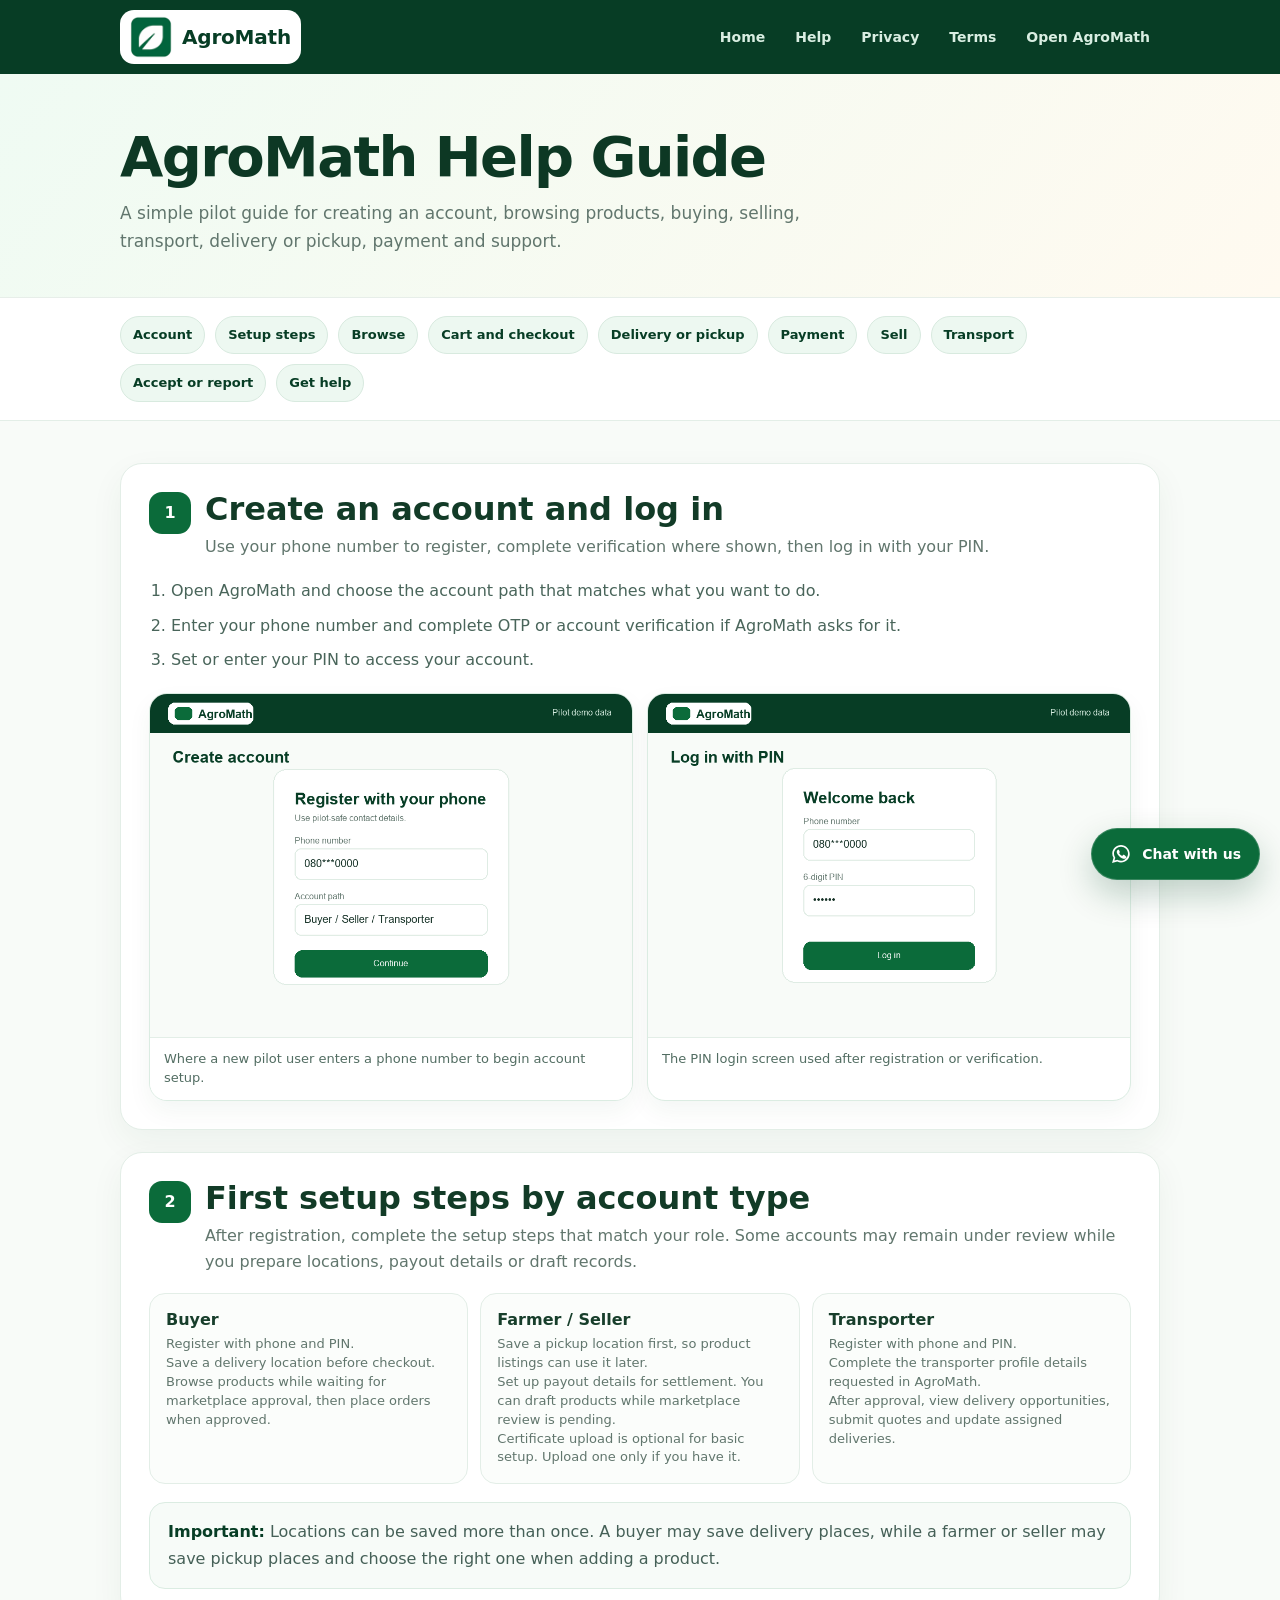
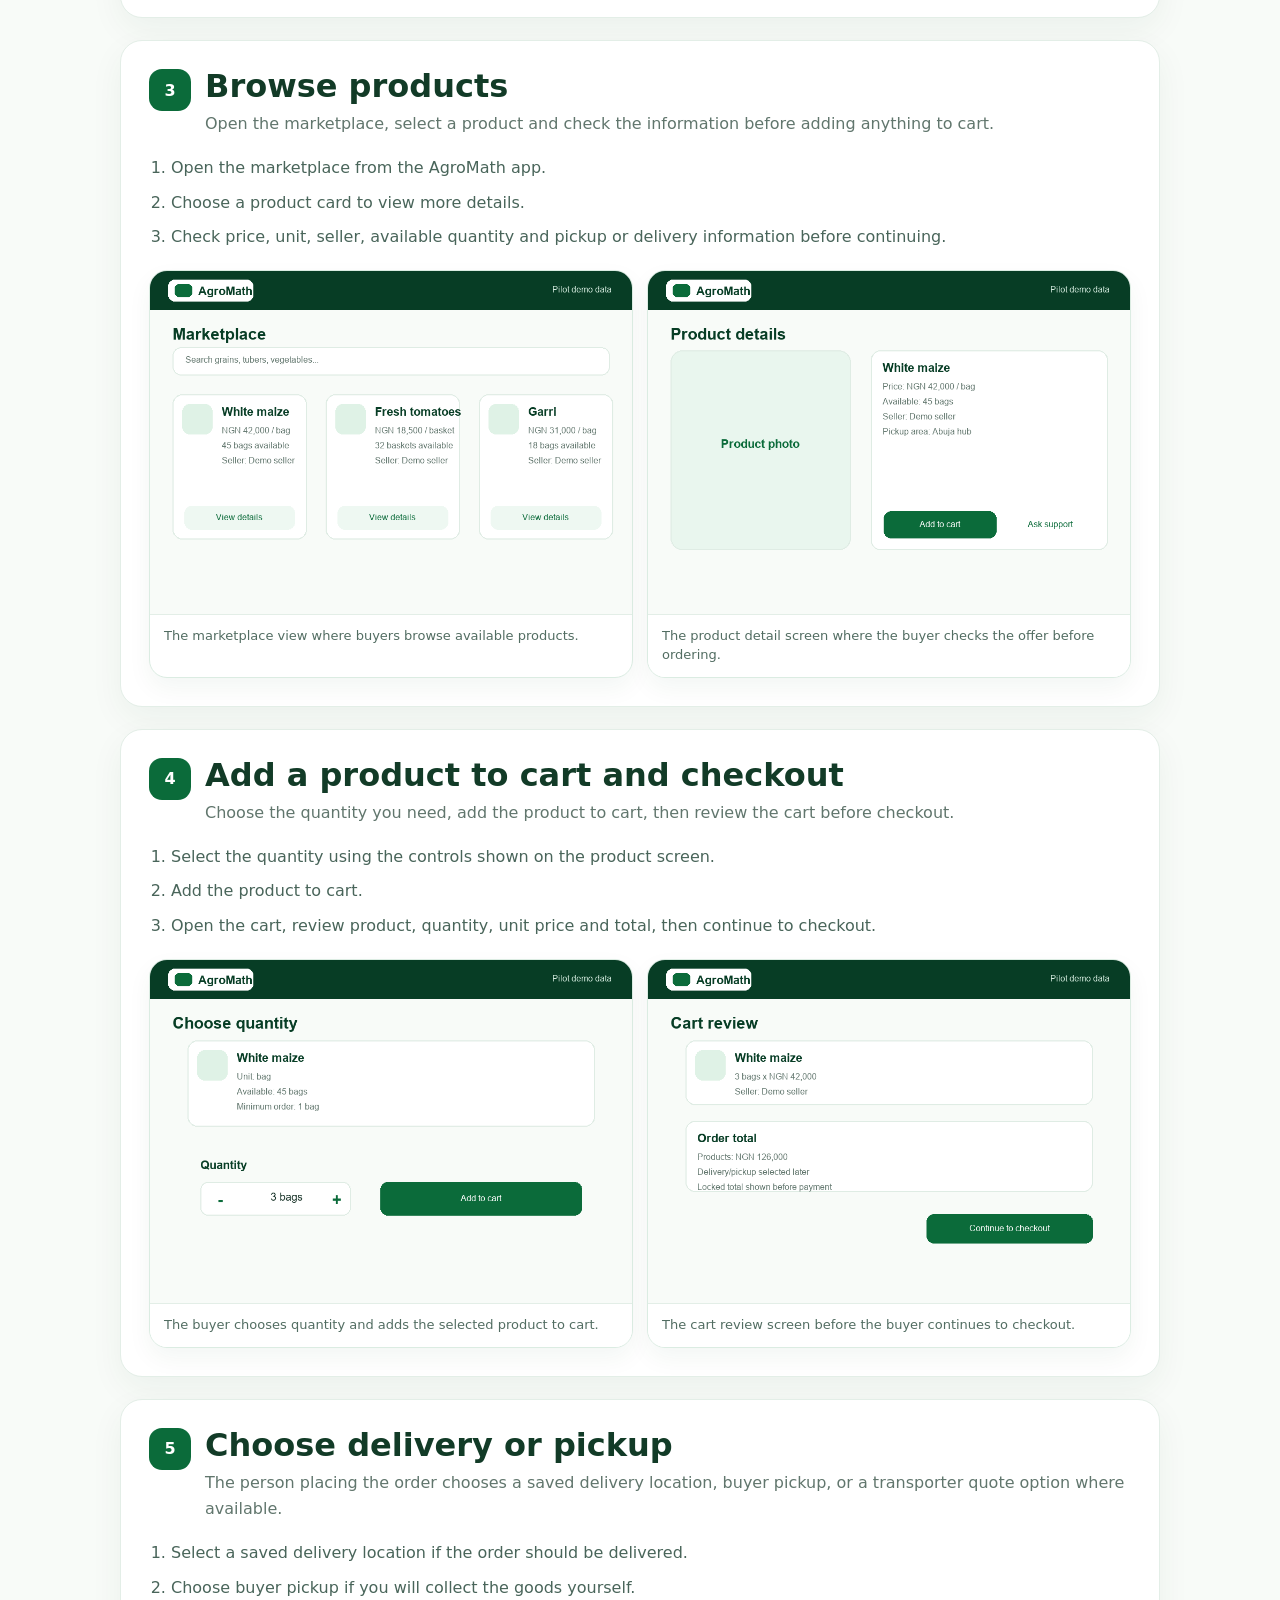
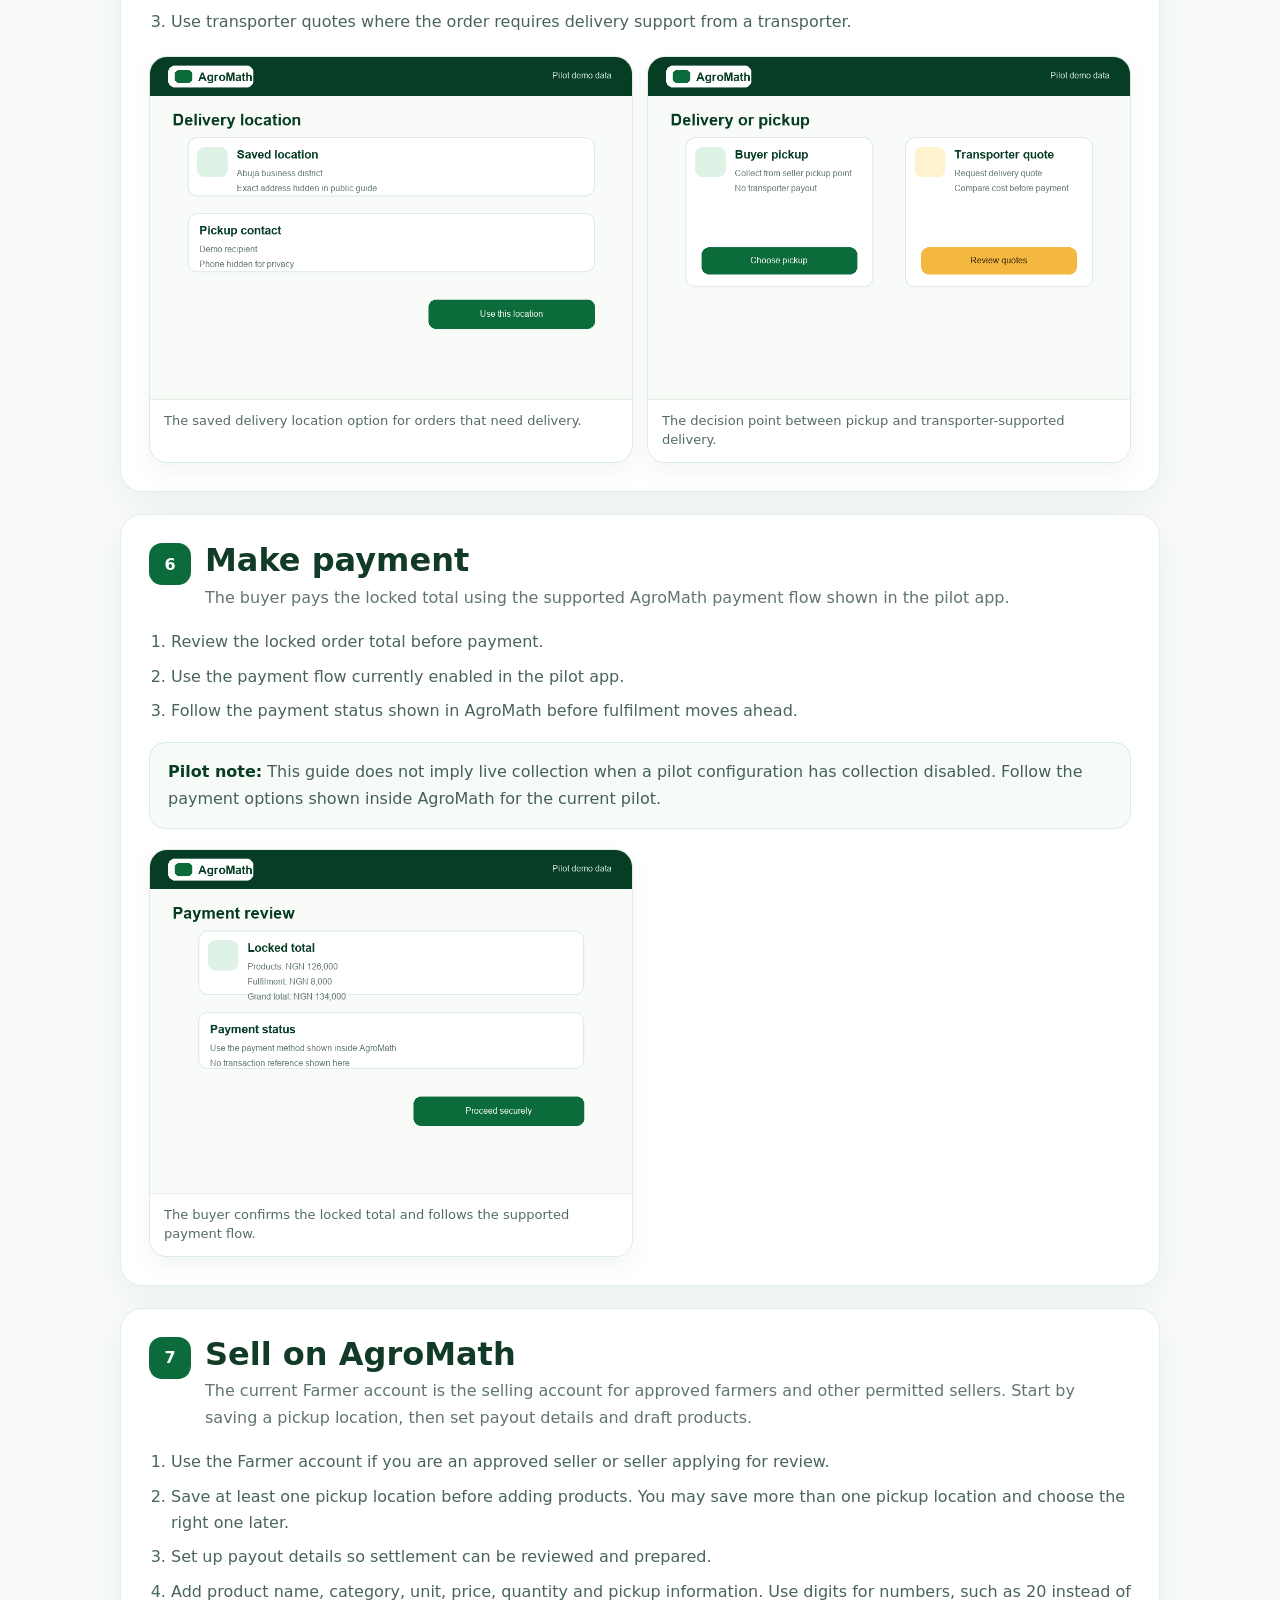
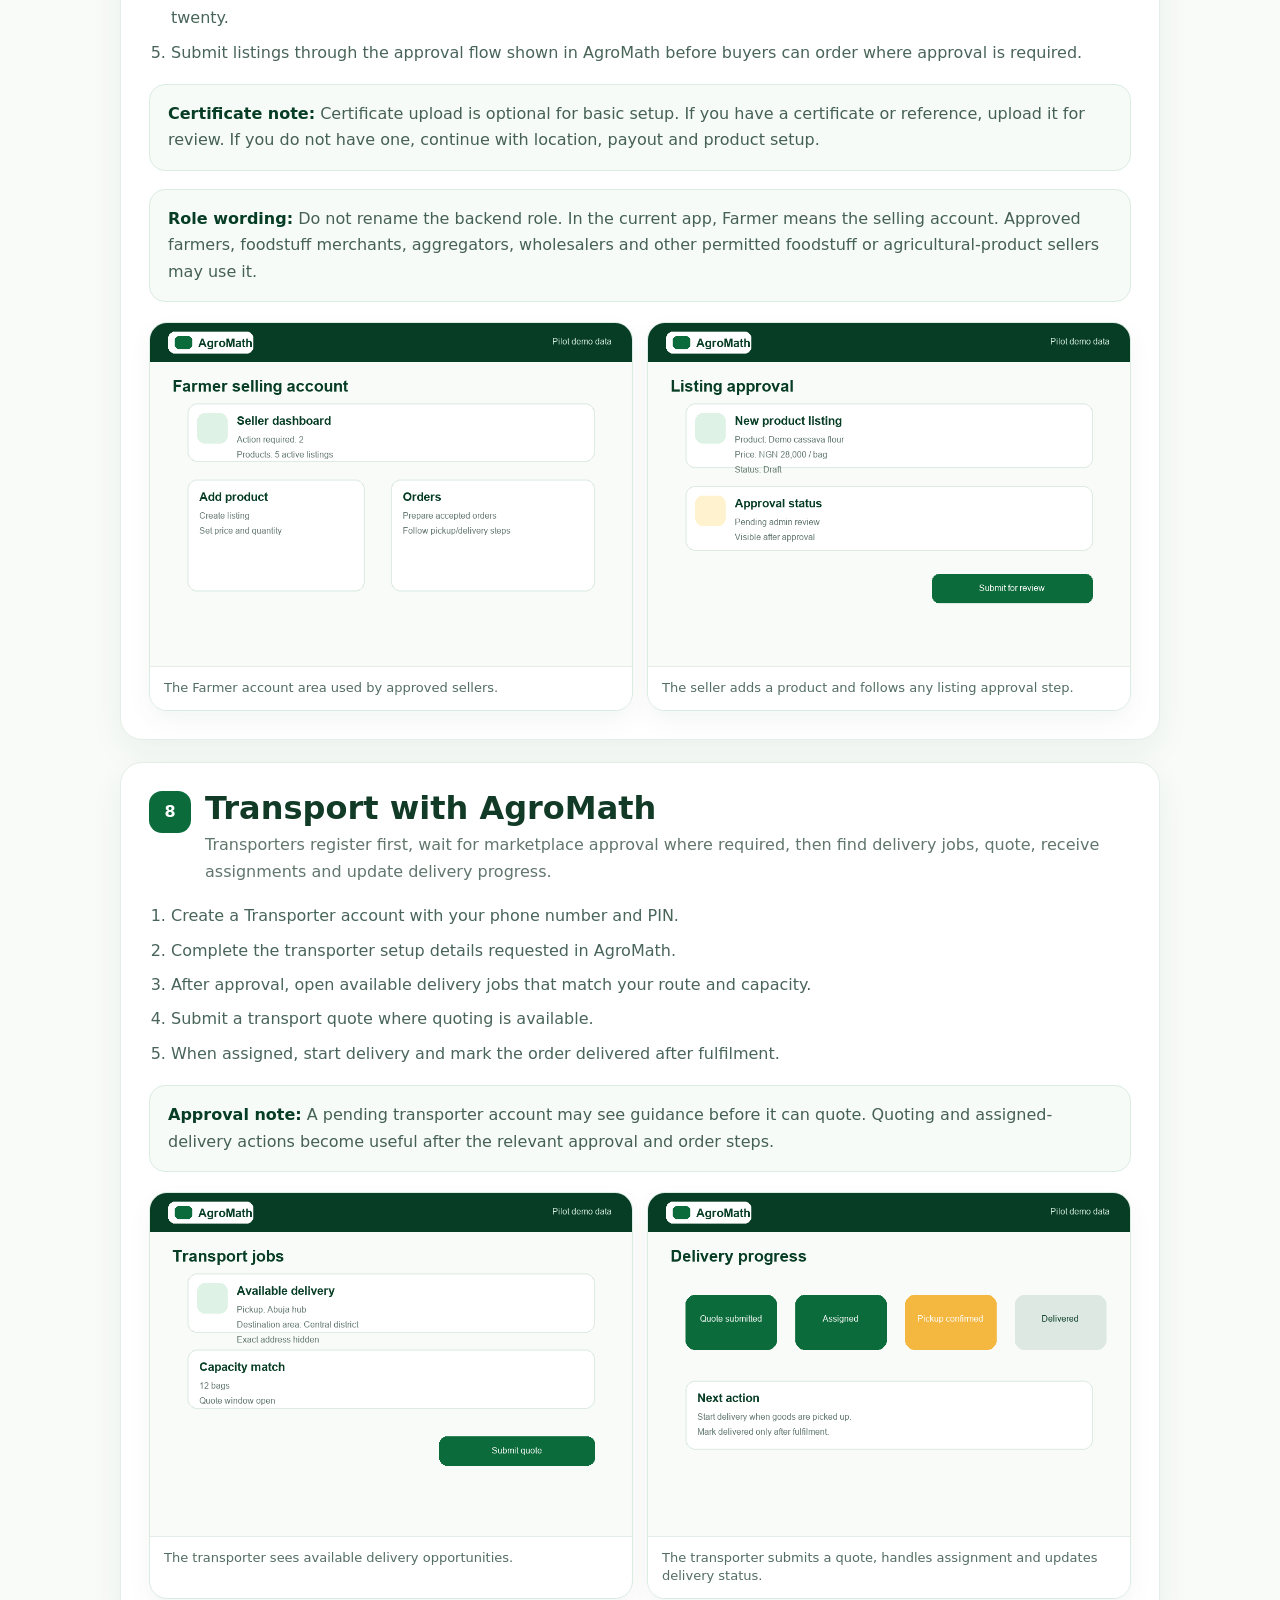
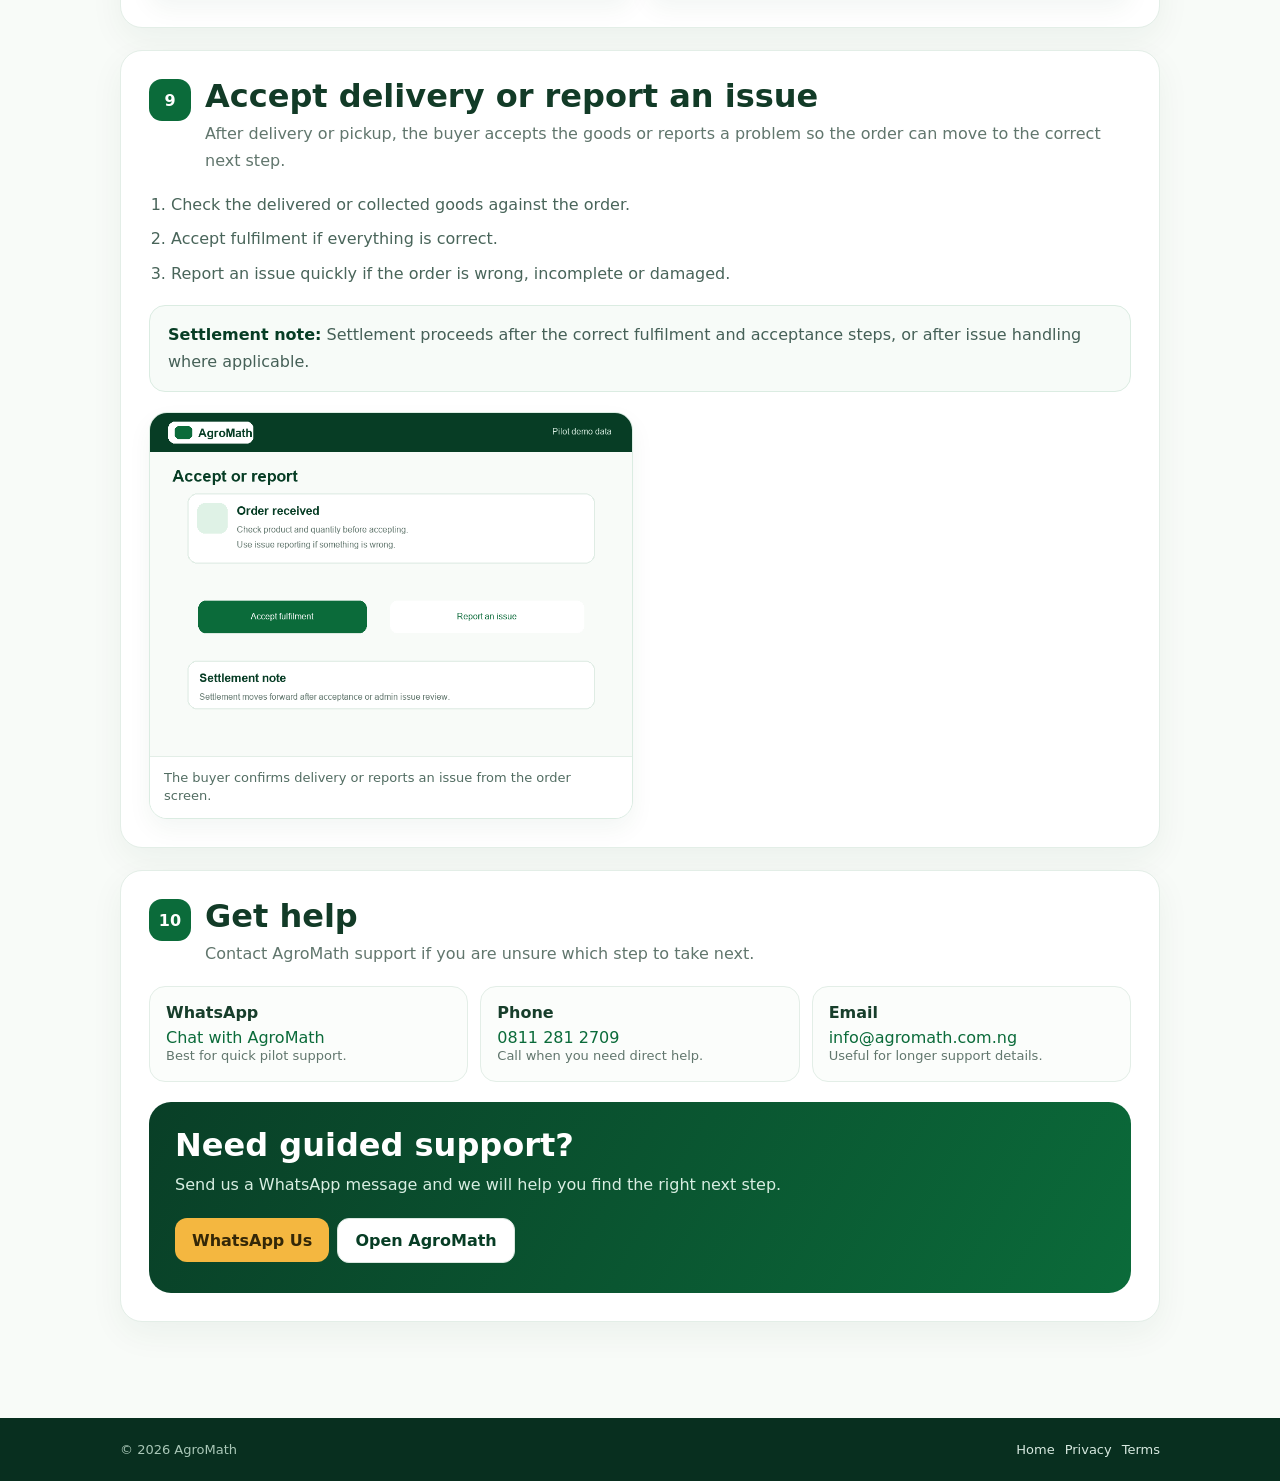
==== commit c79a05ca: "Update public website setup guide" ====
--- a/faq.html
+++ b/faq.html
@@ -23,23 +23,24 @@
 <link rel="icon" type="image/png" sizes="16x16" href="assets/brand/favicon-16.png">
 <link rel="apple-touch-icon" sizes="180x180" href="assets/brand/apple-touch-icon-180.png">
 <style>
-:root{--g:#0b6b3a;--g2:#11824a;--d:#073d25;--ink:#153126;--muted:#61766d;--line:#e3eee7;--cream:#fffaf0;--gold:#f4b740;--soft:#f7fbf8}*{box-sizing:border-box}html{scroll-behavior:smooth}[id]{scroll-margin-top:96px}body{margin:0;font-family:Inter,system-ui,-apple-system,"Segoe UI",Roboto,Arial;background:#f8fbf8;color:var(--ink)}a{color:var(--g);text-decoration:none}.wrap{width:min(1040px,calc(100% - 28px));margin:auto}.top{background:var(--d);color:white}.top .wrap{min-height:72px;padding:10px 0;display:flex;align-items:center;justify-content:space-between;gap:18px}.brand{display:inline-flex;align-items:center;gap:10px;background:#fff;padding:6px 10px;border-radius:14px;color:var(--d);font-weight:900;font-size:20px;letter-spacing:-.2px;flex:0 0 auto}.brand-mark{display:block;width:42px;height:42px;border-radius:10px;flex:0 0 auto}.brand-name{line-height:1}.top nav{display:flex;gap:10px;align-items:center;justify-content:flex-end;flex-wrap:wrap}.top nav a{color:#d9eee2;font-size:14px;font-weight:700;padding:8px 10px;border-radius:999px}.top nav a:hover{background:rgba(255,255,255,.1);color:#fff}.hero{background:linear-gradient(130deg,#effbf3,var(--cream));padding:54px 0 42px;border-bottom:1px solid #e7eee9}.hero h1{font-size:clamp(36px,5vw,56px);letter-spacing:-1.6px;line-height:1.05;margin:0;color:#0d3824}.hero p{margin:12px 0 0;color:var(--muted);font-size:17px;line-height:1.65;max-width:760px}.toc{background:white;border-bottom:1px solid var(--line)}.toc .wrap{padding:18px 0;display:flex;gap:10px;flex-wrap:wrap}.toc a{display:inline-flex;align-items:center;min-height:38px;padding:8px 12px;border-radius:999px;background:#edf8f1;border:1px solid #d8eadf;color:var(--d);font-weight:800;font-size:13px}.toc a:hover,.toc a:focus-visible{background:var(--g);color:#fff;outline:none}.content{padding:42px 0 74px}.guide-section{background:white;border:1px solid var(--line);border-radius:22px;padding:28px;margin:0 0 22px;box-shadow:0 12px 34px rgba(20,70,45,.055)}.section-head{display:grid;grid-template-columns:auto 1fr;gap:14px;align-items:start;margin-bottom:18px}.section-no{width:42px;height:42px;border-radius:13px;background:var(--g);color:white;display:grid;place-items:center;font-weight:900}.guide-section h2{font-size:clamp(24px,3vw,32px);line-height:1.12;margin:0;color:#123b27}.summary{margin:6px 0 0;color:var(--muted);line-height:1.65}.steps{margin:18px 0 0;padding-left:22px}.steps li{margin:8px 0;color:#49655a;line-height:1.65}.media-grid{display:grid;grid-template-columns:repeat(2,minmax(0,1fr));gap:14px;margin-top:20px}.shot{margin:0;border:1px dashed #bdd9c8;border-radius:18px;background:linear-gradient(145deg,#f8fcfa,#fffaf0);overflow:hidden}.shot-box{min-height:220px;display:grid;place-items:center;text-align:center;padding:20px;color:#47675a}.shot-label{display:inline-flex;align-items:center;justify-content:center;min-height:34px;padding:7px 11px;border-radius:999px;background:white;border:1px solid #dce9e2;color:var(--g);font-size:12px;font-weight:900;text-transform:uppercase;letter-spacing:.7px}.shot-title{display:block;margin-top:12px;font-weight:900;color:#173e2b}.shot-note{display:block;margin-top:7px;font-size:13px;line-height:1.5;color:#61766d}.shot figcaption{border-top:1px solid #e3eee7;padding:12px 14px;color:#526d62;font-size:13px;line-height:1.45;background:white}.callout{margin-top:18px;background:#f7fbf8;border:1px solid #dbece2;border-radius:16px;padding:16px 18px;color:#456057;line-height:1.65}.callout strong{color:var(--d)}.help-box{background:linear-gradient(120deg,#093f27,#0b6b3a);color:white;border-radius:22px;padding:26px;margin-top:20px}.help-box h2{margin:0 0 8px;color:white}.help-box p{color:#d8eee2;margin:0 0 16px;line-height:1.6}.btn{display:inline-flex;align-items:center;justify-content:center;min-height:44px;background:#f4b740;color:#342707;padding:12px 17px;border-radius:12px;font-weight:900;margin:4px 8px 4px 0}.btn.secondary{background:white;color:var(--d);border:1px solid #d9e7df}.contact-list{display:grid;grid-template-columns:repeat(3,minmax(0,1fr));gap:12px;margin-top:16px}.contact-card{background:#fbfdfb;border:1px solid var(--line);border-radius:16px;padding:16px}.contact-card strong{display:block;color:#173e2b;margin-bottom:6px}.contact-card span{display:block;color:var(--muted);font-size:13px;line-height:1.45}footer{background:#082f1f;color:#a9c7b7;padding:24px 0;font-size:13px}footer .wrap{display:flex;justify-content:space-between;gap:15px;flex-wrap:wrap}footer a{color:#d6e8df;margin-left:10px}.whatsapp-support{position:fixed;right:20px;bottom:calc(20px + env(safe-area-inset-bottom));z-index:80;display:inline-flex;align-items:center;justify-content:center;gap:10px;min-height:52px;padding:0 18px;border-radius:999px;background:var(--g);color:#fff;font-weight:900;font-size:14px;box-shadow:0 14px 34px rgba(8,70,40,.24);border:1px solid rgba(255,255,255,.18)}.whatsapp-support svg{width:22px;height:22px;flex:0 0 auto}.whatsapp-support:hover{background:var(--g2);transform:translateY(-1px)}.whatsapp-support:focus-visible{outline:3px solid var(--gold);outline-offset:4px}@media(max-width:720px){.media-grid,.contact-list{grid-template-columns:1fr}.guide-section{padding:22px}.section-head{grid-template-columns:1fr}.section-no{width:38px;height:38px}.shot-box{min-height:190px}}@media(max-width:600px){.top .wrap{align-items:flex-start;flex-direction:column}.brand{font-size:18px}.brand-mark{width:34px;height:34px;border-radius:9px}.top nav{width:100%;justify-content:flex-start;gap:8px}.top nav a{font-size:13px;background:rgba(255,255,255,.08);padding:8px 9px}.hero{padding-top:42px}.toc .wrap{padding:14px 0}.toc a{font-size:12px}.content{padding:30px 0 66px}.btn{width:100%;margin-right:0}}@media(max-width:560px){.whatsapp-support{right:14px;bottom:calc(14px + env(safe-area-inset-bottom));width:56px;height:56px;min-height:56px;padding:0}.whatsapp-support span{display:none}}
+:root{--g:#0b6b3a;--g2:#11824a;--d:#073d25;--ink:#153126;--muted:#61766d;--line:#e3eee7;--cream:#fffaf0;--gold:#f4b740;--soft:#f7fbf8}*{box-sizing:border-box}html{scroll-behavior:smooth}[id]{scroll-margin-top:96px}body{margin:0;font-family:Inter,system-ui,-apple-system,"Segoe UI",Roboto,Arial;background:#f8fbf8;color:var(--ink)}a{color:var(--g);text-decoration:none}.wrap{width:min(1040px,calc(100% - 28px));margin:auto}.top{background:var(--d);color:white}.top .wrap{min-height:72px;padding:10px 0;display:flex;align-items:center;justify-content:space-between;gap:18px}.brand{display:inline-flex;align-items:center;gap:10px;background:#fff;padding:6px 10px;border-radius:14px;color:var(--d);font-weight:900;font-size:20px;letter-spacing:-.2px;flex:0 0 auto}.brand-mark{display:block;width:42px;height:42px;border-radius:10px;flex:0 0 auto}.brand-name{line-height:1}.top nav{display:flex;gap:10px;align-items:center;justify-content:flex-end;flex-wrap:wrap}.top nav a{color:#d9eee2;font-size:14px;font-weight:700;padding:8px 10px;border-radius:999px}.top nav a:hover{background:rgba(255,255,255,.1);color:#fff}.hero{background:linear-gradient(130deg,#effbf3,var(--cream));padding:54px 0 42px;border-bottom:1px solid #e7eee9}.hero h1{font-size:clamp(36px,5vw,56px);letter-spacing:-1.6px;line-height:1.05;margin:0;color:#0d3824}.hero p{margin:12px 0 0;color:var(--muted);font-size:17px;line-height:1.65;max-width:760px}.toc{background:white;border-bottom:1px solid var(--line)}.toc .wrap{padding:18px 0;display:flex;gap:10px;flex-wrap:wrap}.toc a{display:inline-flex;align-items:center;min-height:38px;padding:8px 12px;border-radius:999px;background:#edf8f1;border:1px solid #d8eadf;color:var(--d);font-weight:800;font-size:13px}.toc a:hover,.toc a:focus-visible{background:var(--g);color:#fff;outline:none}.content{padding:42px 0 74px}.guide-section{background:white;border:1px solid var(--line);border-radius:22px;padding:28px;margin:0 0 22px;box-shadow:0 12px 34px rgba(20,70,45,.055)}.section-head{display:grid;grid-template-columns:auto 1fr;gap:14px;align-items:start;margin-bottom:18px}.section-no{width:42px;height:42px;border-radius:13px;background:var(--g);color:white;display:grid;place-items:center;font-weight:900}.guide-section h2{font-size:clamp(24px,3vw,32px);line-height:1.12;margin:0;color:#123b27}.summary{margin:6px 0 0;color:var(--muted);line-height:1.65}.steps{margin:18px 0 0;padding-left:22px}.steps li{margin:8px 0;color:#49655a;line-height:1.65}.media-grid{display:grid;grid-template-columns:repeat(2,minmax(0,1fr));gap:14px;margin-top:20px}.shot{margin:0;border:1px solid #dbece2;border-radius:18px;background:white;overflow:hidden;box-shadow:0 10px 24px rgba(20,70,45,.05)}.shot img{display:block;width:100%;height:auto;background:#f7fbf8}.shot figcaption{border-top:1px solid #e3eee7;padding:12px 14px;color:#526d62;font-size:13px;line-height:1.45;background:white}.callout{margin-top:18px;background:#f7fbf8;border:1px solid #dbece2;border-radius:16px;padding:16px 18px;color:#456057;line-height:1.65}.callout strong{color:var(--d)}.help-box{background:linear-gradient(120deg,#093f27,#0b6b3a);color:white;border-radius:22px;padding:26px;margin-top:20px}.help-box h2{margin:0 0 8px;color:white}.help-box p{color:#d8eee2;margin:0 0 16px;line-height:1.6}.btn{display:inline-flex;align-items:center;justify-content:center;min-height:44px;background:#f4b740;color:#342707;padding:12px 17px;border-radius:12px;font-weight:900;margin:4px 8px 4px 0}.btn.secondary{background:white;color:var(--d);border:1px solid #d9e7df}.contact-list{display:grid;grid-template-columns:repeat(3,minmax(0,1fr));gap:12px;margin-top:16px}.contact-card{background:#fbfdfb;border:1px solid var(--line);border-radius:16px;padding:16px}.contact-card strong{display:block;color:#173e2b;margin-bottom:6px}.contact-card span{display:block;color:var(--muted);font-size:13px;line-height:1.45}footer{background:#082f1f;color:#a9c7b7;padding:24px 0;font-size:13px}footer .wrap{display:flex;justify-content:space-between;gap:15px;flex-wrap:wrap}footer a{color:#d6e8df;margin-left:10px}.whatsapp-support{position:fixed;right:20px;bottom:calc(20px + env(safe-area-inset-bottom));z-index:80;display:inline-flex;align-items:center;justify-content:center;gap:10px;min-height:52px;padding:0 18px;border-radius:999px;background:var(--g);color:#fff;font-weight:900;font-size:14px;box-shadow:0 14px 34px rgba(8,70,40,.24);border:1px solid rgba(255,255,255,.18)}.whatsapp-support svg{width:22px;height:22px;flex:0 0 auto}.whatsapp-support:hover{background:var(--g2);transform:translateY(-1px)}.whatsapp-support:focus-visible{outline:3px solid var(--gold);outline-offset:4px}@media(max-width:720px){.media-grid,.contact-list{grid-template-columns:1fr}.guide-section{padding:22px}.section-head{grid-template-columns:1fr}.section-no{width:38px;height:38px}}@media(max-width:600px){.top .wrap{align-items:flex-start;flex-direction:column}.brand{font-size:18px}.brand-mark{width:34px;height:34px;border-radius:9px}.top nav{width:100%;justify-content:flex-start;gap:8px}.top nav a{font-size:13px;background:rgba(255,255,255,.08);padding:8px 9px}.hero{padding-top:42px}.toc .wrap{padding:14px 0}.toc a{font-size:12px}.content{padding:30px 0 66px}.btn{width:100%;margin-right:0}}@media(max-width:560px){.whatsapp-support{right:14px;bottom:calc(14px + env(safe-area-inset-bottom));width:56px;height:56px;min-height:56px;padding:0}.whatsapp-support span{display:none}}
 </style>
 </head>
 <body>
 <header class="top"><div class="wrap"><a class="brand" href="index.html" aria-label="AgroMath home"><img src="assets/brand/agromath-mark-96.png" alt="" class="brand-mark" aria-hidden="true"><span class="brand-name">AgroMath</span></a><nav aria-label="Main navigation"><a href="index.html">Home</a><a href="faq.html">Help</a><a href="privacy.html">Privacy</a><a href="terms.html">Terms</a><a href="https://agromath-pilot.onrender.com" target="_blank" rel="noopener noreferrer">Open AgroMath</a></nav></div></header>
 <section class="hero"><div class="wrap"><h1>AgroMath Help Guide</h1><p>A simple pilot guide for creating an account, browsing products, buying, selling, transport, delivery or pickup, payment and support.</p></div></section>
-<nav class="toc" aria-label="Help guide sections"><div class="wrap"><a href="#account">Account</a><a href="#browse">Browse</a><a href="#checkout">Cart and checkout</a><a href="#delivery">Delivery or pickup</a><a href="#payment">Payment</a><a href="#sell">Sell</a><a href="#transport">Transport</a><a href="#acceptance">Accept or report</a><a href="#support">Get help</a></div></nav>
+<nav class="toc" aria-label="Help guide sections"><div class="wrap"><a href="#account">Account</a><a href="#setup">Setup steps</a><a href="#browse">Browse</a><a href="#checkout">Cart and checkout</a><a href="#delivery">Delivery or pickup</a><a href="#payment">Payment</a><a href="#sell">Sell</a><a href="#transport">Transport</a><a href="#acceptance">Accept or report</a><a href="#support">Get help</a></div></nav>
 <main class="content"><div class="wrap">
-<section class="guide-section" id="account"><div class="section-head"><span class="section-no">1</span><div><h2>Create an account and log in</h2><p class="summary">Use your phone number to register, complete verification where shown, then log in with your PIN.</p></div></div><ol class="steps"><li>Open AgroMath and choose the account path that matches what you want to do.</li><li>Enter your phone number and complete OTP or account verification if AgroMath asks for it.</li><li>Set or enter your PIN to access your account.</li></ol><div class="media-grid"><figure class="shot"><div class="shot-box" role="img" aria-label="Screenshot needed showing AgroMath phone registration screen"><span><span class="shot-label">Screenshot needed</span><span class="shot-title">Phone registration</span><span class="shot-note">Use a safe V50.x screen with no private phone number.</span></span></div><figcaption>Where a new pilot user enters a phone number to begin account setup.</figcaption></figure><figure class="shot"><div class="shot-box" role="img" aria-label="Screenshot needed showing AgroMath PIN login screen"><span><span class="shot-label">Screenshot needed</span><span class="shot-title">PIN login</span><span class="shot-note">Use a safe V50.x screen with masked digits.</span></span></div><figcaption>The PIN login screen used after registration or verification.</figcaption></figure></div></section>
-<section class="guide-section" id="browse"><div class="section-head"><span class="section-no">2</span><div><h2>Browse products</h2><p class="summary">Open the marketplace, select a product and check the information before adding anything to cart.</p></div></div><ol class="steps"><li>Open the marketplace from the AgroMath app.</li><li>Choose a product card to view more details.</li><li>Check price, unit, seller, available quantity and pickup or delivery information before continuing.</li></ol><div class="media-grid"><figure class="shot"><div class="shot-box" role="img" aria-label="Screenshot needed showing the AgroMath marketplace product list"><span><span class="shot-label">Screenshot needed</span><span class="shot-title">Marketplace list</span><span class="shot-note">Use current V50.x product cards with safe example data.</span></span></div><figcaption>The marketplace view where buyers browse available products.</figcaption></figure><figure class="shot"><div class="shot-box" role="img" aria-label="Screenshot needed showing AgroMath product detail with price unit seller and availability"><span><span class="shot-label">Screenshot needed</span><span class="shot-title">Product details</span><span class="shot-note">Show price, unit, seller and availability clearly.</span></span></div><figcaption>The product detail screen where the buyer checks the offer before ordering.</figcaption></figure></div></section>
-<section class="guide-section" id="checkout"><div class="section-head"><span class="section-no">3</span><div><h2>Add a product to cart and checkout</h2><p class="summary">Choose the quantity you need, add the product to cart, then review the cart before checkout.</p></div></div><ol class="steps"><li>Select the quantity using the controls shown on the product screen.</li><li>Add the product to cart.</li><li>Open the cart, review product, quantity, unit price and total, then continue to checkout.</li></ol><div class="media-grid"><figure class="shot"><div class="shot-box" role="img" aria-label="Screenshot needed showing quantity selection and add to cart in AgroMath"><span><span class="shot-label">Screenshot needed</span><span class="shot-title">Quantity and cart</span><span class="shot-note">Avoid personal names or private seller data.</span></span></div><figcaption>The buyer chooses quantity and adds the selected product to cart.</figcaption></figure><figure class="shot"><div class="shot-box" role="img" aria-label="Screenshot needed showing AgroMath cart review and checkout"><span><span class="shot-label">Screenshot needed</span><span class="shot-title">Cart review</span><span class="shot-note">Show a locked example total with safe test data.</span></span></div><figcaption>The cart review screen before the buyer continues to checkout.</figcaption></figure></div></section>
-<section class="guide-section" id="delivery"><div class="section-head"><span class="section-no">4</span><div><h2>Choose delivery or pickup</h2><p class="summary">The person placing the order chooses a saved delivery location, buyer pickup, or a transporter quote option where available.</p></div></div><ol class="steps"><li>Select a saved delivery location if the order should be delivered.</li><li>Choose buyer pickup if you will collect the goods yourself.</li><li>Use transporter quotes where the order requires delivery support from a transporter.</li></ol><div class="media-grid"><figure class="shot"><div class="shot-box" role="img" aria-label="Screenshot needed showing saved delivery location selection in AgroMath"><span><span class="shot-label">Screenshot needed</span><span class="shot-title">Delivery location</span><span class="shot-note">Mask exact residential addresses.</span></span></div><figcaption>The saved delivery location option for orders that need delivery.</figcaption></figure><figure class="shot"><div class="shot-box" role="img" aria-label="Screenshot needed showing pickup and transporter quote options in AgroMath"><span><span class="shot-label">Screenshot needed</span><span class="shot-title">Pickup or quote</span><span class="shot-note">Show buyer pickup and transporter quote choices.</span></span></div><figcaption>The decision point between pickup and transporter-supported delivery.</figcaption></figure></div></section>
-<section class="guide-section" id="payment"><div class="section-head"><span class="section-no">5</span><div><h2>Make payment</h2><p class="summary">The buyer pays the locked total using the supported AgroMath payment flow shown in the pilot app.</p></div></div><ol class="steps"><li>Review the locked order total before payment.</li><li>Use the payment flow currently enabled in the pilot app.</li><li>Follow the payment status shown in AgroMath before fulfilment moves ahead.</li></ol><div class="callout"><strong>Pilot note:</strong> This guide does not imply live collection when a pilot configuration has collection disabled. Follow the payment options shown inside AgroMath for the current pilot.</div><div class="media-grid"><figure class="shot"><div class="shot-box" role="img" aria-label="Screenshot needed showing AgroMath payment review with locked total"><span><span class="shot-label">Screenshot needed</span><span class="shot-title">Payment review</span><span class="shot-note">Mask any transaction references or private details.</span></span></div><figcaption>The buyer confirms the locked total and follows the supported payment flow.</figcaption></figure></div></section>
-<section class="guide-section" id="sell"><div class="section-head"><span class="section-no">6</span><div><h2>Sell on AgroMath</h2><p class="summary">The current Farmer account is the selling account for approved farmers and other permitted sellers.</p></div></div><ol class="steps"><li>Use the Farmer account if you are an approved seller.</li><li>Add product details, quantity, price, unit and pickup information.</li><li>Submit listings through the approval flow shown in AgroMath before buyers can order where approval is required.</li></ol><div class="callout"><strong>Role wording:</strong> Do not rename the backend role. In the current app, Farmer means the selling account. Approved farmers, foodstuff merchants, aggregators, wholesalers and other permitted foodstuff or agricultural-product sellers may use it.</div><div class="media-grid"><figure class="shot"><div class="shot-box" role="img" aria-label="Screenshot needed showing AgroMath Farmer selling account dashboard"><span><span class="shot-label">Screenshot needed</span><span class="shot-title">Farmer selling account</span><span class="shot-note">Use approved pilot wording and safe account data.</span></span></div><figcaption>The Farmer account area used by approved sellers.</figcaption></figure><figure class="shot"><div class="shot-box" role="img" aria-label="Screenshot needed showing AgroMath product listing and approval flow"><span><span class="shot-label">Screenshot needed</span><span class="shot-title">Listing approval</span><span class="shot-note">Show listing status without private seller details.</span></span></div><figcaption>The seller adds a product and follows any listing approval step.</figcaption></figure></div></section>
-<section class="guide-section" id="transport"><div class="section-head"><span class="section-no">7</span><div><h2>Transport with AgroMath</h2><p class="summary">Transporters can find delivery jobs, quote, receive assignments and update delivery progress.</p></div></div><ol class="steps"><li>Open available delivery jobs that match your route and capacity.</li><li>Submit a transport quote where quoting is available.</li><li>When assigned, start delivery and mark the order delivered after fulfilment.</li></ol><div class="media-grid"><figure class="shot"><div class="shot-box" role="img" aria-label="Screenshot needed showing available delivery jobs for AgroMath transporters"><span><span class="shot-label">Screenshot needed</span><span class="shot-title">Available jobs</span><span class="shot-note">Mask exact pickup and destination addresses.</span></span></div><figcaption>The transporter sees available delivery opportunities.</figcaption></figure><figure class="shot"><div class="shot-box" role="img" aria-label="Screenshot needed showing quote assigned delivery start delivery and delivered status in AgroMath"><span><span class="shot-label">Screenshot needed</span><span class="shot-title">Delivery progress</span><span class="shot-note">Show quote, assignment and status actions.</span></span></div><figcaption>The transporter submits a quote, handles assignment and updates delivery status.</figcaption></figure></div></section>
-<section class="guide-section" id="acceptance"><div class="section-head"><span class="section-no">8</span><div><h2>Accept delivery or report an issue</h2><p class="summary">After delivery or pickup, the buyer accepts the goods or reports a problem so the order can move to the correct next step.</p></div></div><ol class="steps"><li>Check the delivered or collected goods against the order.</li><li>Accept fulfilment if everything is correct.</li><li>Report an issue quickly if the order is wrong, incomplete or damaged.</li></ol><div class="callout"><strong>Settlement note:</strong> Settlement proceeds after the correct fulfilment and acceptance steps, or after issue handling where applicable.</div><div class="media-grid"><figure class="shot"><div class="shot-box" role="img" aria-label="Screenshot needed showing buyer acceptance and report issue actions in AgroMath"><span><span class="shot-label">Screenshot needed</span><span class="shot-title">Accept or report</span><span class="shot-note">Use safe evidence examples and no private names.</span></span></div><figcaption>The buyer confirms delivery or reports an issue from the order screen.</figcaption></figure></div></section>
-<section class="guide-section" id="support"><div class="section-head"><span class="section-no">9</span><div><h2>Get help</h2><p class="summary">Contact AgroMath support if you are unsure which step to take next.</p></div></div><div class="contact-list"><div class="contact-card"><strong>WhatsApp</strong><a href="https://wa.me/2348112812709?text=Hello%20AgroMath%2C%20I%20need%20some%20help" target="_blank" rel="noopener noreferrer">Chat with AgroMath</a><span>Best for quick pilot support.</span></div><div class="contact-card"><strong>Phone</strong><a href="tel:08112812709">0811 281 2709</a><span>Call when you need direct help.</span></div><div class="contact-card"><strong>Email</strong><a href="mailto:info@agromath.com.ng">info@agromath.com.ng</a><span>Useful for longer support details.</span></div></div><div class="help-box"><h2>Need guided support?</h2><p>Send us a WhatsApp message and we will help you find the right next step.</p><a class="btn" href="https://wa.me/2348112812709?text=Hello%20AgroMath%2C%20I%20need%20some%20help" target="_blank" rel="noopener noreferrer">WhatsApp Us</a><a class="btn secondary" href="https://agromath-pilot.onrender.com" target="_blank" rel="noopener noreferrer">Open AgroMath</a></div></section>
+<section class="guide-section" id="account"><div class="section-head"><span class="section-no">1</span><div><h2>Create an account and log in</h2><p class="summary">Use your phone number to register, complete verification where shown, then log in with your PIN.</p></div></div><ol class="steps"><li>Open AgroMath and choose the account path that matches what you want to do.</li><li>Enter your phone number and complete OTP or account verification if AgroMath asks for it.</li><li>Set or enter your PIN to access your account.</li></ol><div class="media-grid"><figure class="shot"><img src="assets/images/help/phone-registration.png" width="900" height="640" alt="AgroMath phone registration screen with masked demo phone number"><figcaption>Where a new pilot user enters a phone number to begin account setup.</figcaption></figure><figure class="shot"><img src="assets/images/help/pin-login.png" width="900" height="640" alt="AgroMath PIN login screen with masked PIN digits"><figcaption>The PIN login screen used after registration or verification.</figcaption></figure></div></section>
+<section class="guide-section" id="setup"><div class="section-head"><span class="section-no">2</span><div><h2>First setup steps by account type</h2><p class="summary">After registration, complete the setup steps that match your role. Some accounts may remain under review while you prepare locations, payout details or draft records.</p></div></div><div class="contact-list"><div class="contact-card"><strong>Buyer</strong><span>Register with phone and PIN.</span><span>Save a delivery location before checkout.</span><span>Browse products while waiting for marketplace approval, then place orders when approved.</span></div><div class="contact-card"><strong>Farmer / Seller</strong><span>Save a pickup location first, so product listings can use it later.</span><span>Set up payout details for settlement. You can draft products while marketplace review is pending.</span><span>Certificate upload is optional for basic setup. Upload one only if you have it.</span></div><div class="contact-card"><strong>Transporter</strong><span>Register with phone and PIN.</span><span>Complete the transporter profile details requested in AgroMath.</span><span>After approval, view delivery opportunities, submit quotes and update assigned deliveries.</span></div></div><div class="callout"><strong>Important:</strong> Locations can be saved more than once. A buyer may save delivery places, while a farmer or seller may save pickup places and choose the right one when adding a product.</div></section>
+<section class="guide-section" id="browse"><div class="section-head"><span class="section-no">3</span><div><h2>Browse products</h2><p class="summary">Open the marketplace, select a product and check the information before adding anything to cart.</p></div></div><ol class="steps"><li>Open the marketplace from the AgroMath app.</li><li>Choose a product card to view more details.</li><li>Check price, unit, seller, available quantity and pickup or delivery information before continuing.</li></ol><div class="media-grid"><figure class="shot"><img src="assets/images/help/marketplace-list.png" width="900" height="640" alt="AgroMath marketplace product list with safe demo products"><figcaption>The marketplace view where buyers browse available products.</figcaption></figure><figure class="shot"><img src="assets/images/help/product-details.png" width="900" height="640" alt="AgroMath product detail screen with price unit seller and availability"><figcaption>The product detail screen where the buyer checks the offer before ordering.</figcaption></figure></div></section>
+<section class="guide-section" id="checkout"><div class="section-head"><span class="section-no">4</span><div><h2>Add a product to cart and checkout</h2><p class="summary">Choose the quantity you need, add the product to cart, then review the cart before checkout.</p></div></div><ol class="steps"><li>Select the quantity using the controls shown on the product screen.</li><li>Add the product to cart.</li><li>Open the cart, review product, quantity, unit price and total, then continue to checkout.</li></ol><div class="media-grid"><figure class="shot"><img src="assets/images/help/quantity-cart.png" width="900" height="640" alt="AgroMath quantity selector and add to cart controls using demo data"><figcaption>The buyer chooses quantity and adds the selected product to cart.</figcaption></figure><figure class="shot"><img src="assets/images/help/cart-review.png" width="900" height="640" alt="AgroMath cart review screen with safe example order total"><figcaption>The cart review screen before the buyer continues to checkout.</figcaption></figure></div></section>
+<section class="guide-section" id="delivery"><div class="section-head"><span class="section-no">5</span><div><h2>Choose delivery or pickup</h2><p class="summary">The person placing the order chooses a saved delivery location, buyer pickup, or a transporter quote option where available.</p></div></div><ol class="steps"><li>Select a saved delivery location if the order should be delivered.</li><li>Choose buyer pickup if you will collect the goods yourself.</li><li>Use transporter quotes where the order requires delivery support from a transporter.</li></ol><div class="media-grid"><figure class="shot"><img src="assets/images/help/delivery-location.png" width="900" height="640" alt="AgroMath saved delivery location selection with exact address hidden"><figcaption>The saved delivery location option for orders that need delivery.</figcaption></figure><figure class="shot"><img src="assets/images/help/pickup-or-quote.png" width="900" height="640" alt="AgroMath pickup and transporter quote choices"><figcaption>The decision point between pickup and transporter-supported delivery.</figcaption></figure></div></section>
+<section class="guide-section" id="payment"><div class="section-head"><span class="section-no">6</span><div><h2>Make payment</h2><p class="summary">The buyer pays the locked total using the supported AgroMath payment flow shown in the pilot app.</p></div></div><ol class="steps"><li>Review the locked order total before payment.</li><li>Use the payment flow currently enabled in the pilot app.</li><li>Follow the payment status shown in AgroMath before fulfilment moves ahead.</li></ol><div class="callout"><strong>Pilot note:</strong> This guide does not imply live collection when a pilot configuration has collection disabled. Follow the payment options shown inside AgroMath for the current pilot.</div><div class="media-grid"><figure class="shot"><img src="assets/images/help/payment-review.png" width="900" height="640" alt="AgroMath payment review screen with locked total and no transaction reference"><figcaption>The buyer confirms the locked total and follows the supported payment flow.</figcaption></figure></div></section>
+<section class="guide-section" id="sell"><div class="section-head"><span class="section-no">7</span><div><h2>Sell on AgroMath</h2><p class="summary">The current Farmer account is the selling account for approved farmers and other permitted sellers. Start by saving a pickup location, then set payout details and draft products.</p></div></div><ol class="steps"><li>Use the Farmer account if you are an approved seller or seller applying for review.</li><li>Save at least one pickup location before adding products. You may save more than one pickup location and choose the right one later.</li><li>Set up payout details so settlement can be reviewed and prepared.</li><li>Add product name, category, unit, price, quantity and pickup information. Use digits for numbers, such as 20 instead of twenty.</li><li>Submit listings through the approval flow shown in AgroMath before buyers can order where approval is required.</li></ol><div class="callout"><strong>Certificate note:</strong> Certificate upload is optional for basic setup. If you have a certificate or reference, upload it for review. If you do not have one, continue with location, payout and product setup.</div><div class="callout"><strong>Role wording:</strong> Do not rename the backend role. In the current app, Farmer means the selling account. Approved farmers, foodstuff merchants, aggregators, wholesalers and other permitted foodstuff or agricultural-product sellers may use it.</div><div class="media-grid"><figure class="shot"><img src="assets/images/help/farmer-selling-account.png" width="900" height="640" alt="AgroMath Farmer selling account dashboard using safe demo data"><figcaption>The Farmer account area used by approved sellers.</figcaption></figure><figure class="shot"><img src="assets/images/help/listing-approval.png" width="900" height="640" alt="AgroMath product listing approval flow with demo listing status"><figcaption>The seller adds a product and follows any listing approval step.</figcaption></figure></div></section>
+<section class="guide-section" id="transport"><div class="section-head"><span class="section-no">8</span><div><h2>Transport with AgroMath</h2><p class="summary">Transporters register first, wait for marketplace approval where required, then find delivery jobs, quote, receive assignments and update delivery progress.</p></div></div><ol class="steps"><li>Create a Transporter account with your phone number and PIN.</li><li>Complete the transporter setup details requested in AgroMath.</li><li>After approval, open available delivery jobs that match your route and capacity.</li><li>Submit a transport quote where quoting is available.</li><li>When assigned, start delivery and mark the order delivered after fulfilment.</li></ol><div class="callout"><strong>Approval note:</strong> A pending transporter account may see guidance before it can quote. Quoting and assigned-delivery actions become useful after the relevant approval and order steps.</div><div class="media-grid"><figure class="shot"><img src="assets/images/help/available-jobs.png" width="900" height="640" alt="AgroMath transporter available jobs screen with exact addresses hidden"><figcaption>The transporter sees available delivery opportunities.</figcaption></figure><figure class="shot"><img src="assets/images/help/delivery-progress.png" width="900" height="640" alt="AgroMath transporter delivery progress steps from quote to delivered"><figcaption>The transporter submits a quote, handles assignment and updates delivery status.</figcaption></figure></div></section>
+<section class="guide-section" id="acceptance"><div class="section-head"><span class="section-no">9</span><div><h2>Accept delivery or report an issue</h2><p class="summary">After delivery or pickup, the buyer accepts the goods or reports a problem so the order can move to the correct next step.</p></div></div><ol class="steps"><li>Check the delivered or collected goods against the order.</li><li>Accept fulfilment if everything is correct.</li><li>Report an issue quickly if the order is wrong, incomplete or damaged.</li></ol><div class="callout"><strong>Settlement note:</strong> Settlement proceeds after the correct fulfilment and acceptance steps, or after issue handling where applicable.</div><div class="media-grid"><figure class="shot"><img src="assets/images/help/accept-or-report.png" width="900" height="640" alt="AgroMath buyer acceptance and report issue actions using safe demo data"><figcaption>The buyer confirms delivery or reports an issue from the order screen.</figcaption></figure></div></section>
+<section class="guide-section" id="support"><div class="section-head"><span class="section-no">10</span><div><h2>Get help</h2><p class="summary">Contact AgroMath support if you are unsure which step to take next.</p></div></div><div class="contact-list"><div class="contact-card"><strong>WhatsApp</strong><a href="https://wa.me/2348112812709?text=Hello%20AgroMath%2C%20I%20need%20some%20help" target="_blank" rel="noopener noreferrer">Chat with AgroMath</a><span>Best for quick pilot support.</span></div><div class="contact-card"><strong>Phone</strong><a href="tel:08112812709">0811 281 2709</a><span>Call when you need direct help.</span></div><div class="contact-card"><strong>Email</strong><a href="mailto:info@agromath.com.ng">info@agromath.com.ng</a><span>Useful for longer support details.</span></div></div><div class="help-box"><h2>Need guided support?</h2><p>Send us a WhatsApp message and we will help you find the right next step.</p><a class="btn" href="https://wa.me/2348112812709?text=Hello%20AgroMath%2C%20I%20need%20some%20help" target="_blank" rel="noopener noreferrer">WhatsApp Us</a><a class="btn secondary" href="https://agromath-pilot.onrender.com" target="_blank" rel="noopener noreferrer">Open AgroMath</a></div></section>
 </div></main>
 <footer><div class="wrap"><span>&copy; <span id="y"></span> AgroMath</span><span><a href="index.html">Home</a><a href="privacy.html">Privacy</a><a href="terms.html">Terms</a></span></div></footer><script>document.getElementById('y').textContent=new Date().getFullYear();</script>
 <a class="whatsapp-support" href="https://wa.me/2348112812709?text=Hello%20AgroMath%2C%20I%20need%20some%20help" target="_blank" rel="noopener noreferrer" aria-label="Chat with AgroMath support on WhatsApp"><svg aria-hidden="true" viewBox="0 0 32 32" focusable="false"><path fill="currentColor" d="M16 3C9 3 3.3 8.5 3.3 15.3c0 2.2.6 4.4 1.8 6.3L3 29l7.6-2c1.7.9 3.5 1.3 5.4 1.3 7 0 12.7-5.5 12.7-12.3S23 3 16 3Zm0 22.9c-1.7 0-3.3-.4-4.8-1.2l-.3-.2-4.4 1.1 1.2-4.2-.2-.3c-1.1-1.7-1.7-3.6-1.7-5.7C5.8 9.8 10.4 5.4 16 5.4s10.2 4.4 10.2 9.9S21.6 25.9 16 25.9Zm5.8-7.8c-.3-.2-1.8-.9-2.1-1-.3-.1-.5-.2-.7.2-.2.3-.8 1-.9 1.2-.2.2-.3.2-.6.1-.3-.2-1.3-.5-2.5-1.5-.9-.8-1.5-1.8-1.7-2.1-.2-.3 0-.5.1-.6l.5-.6c.2-.2.2-.3.3-.5.1-.2 0-.4 0-.6 0-.2-.7-1.7-1-2.3-.3-.6-.5-.5-.7-.5h-.6c-.2 0-.6.1-.9.4-.3.3-1.2 1.2-1.2 2.9s1.3 3.4 1.5 3.6c.2.2 2.5 3.8 6 5.3.8.4 1.5.6 2 .7.8.3 1.6.2 2.2.1.7-.1 1.8-.7 2.1-1.4.3-.7.3-1.3.2-1.4-.1-.2-.3-.3-.6-.4Z"/></svg><span>Chat with us</span></a>
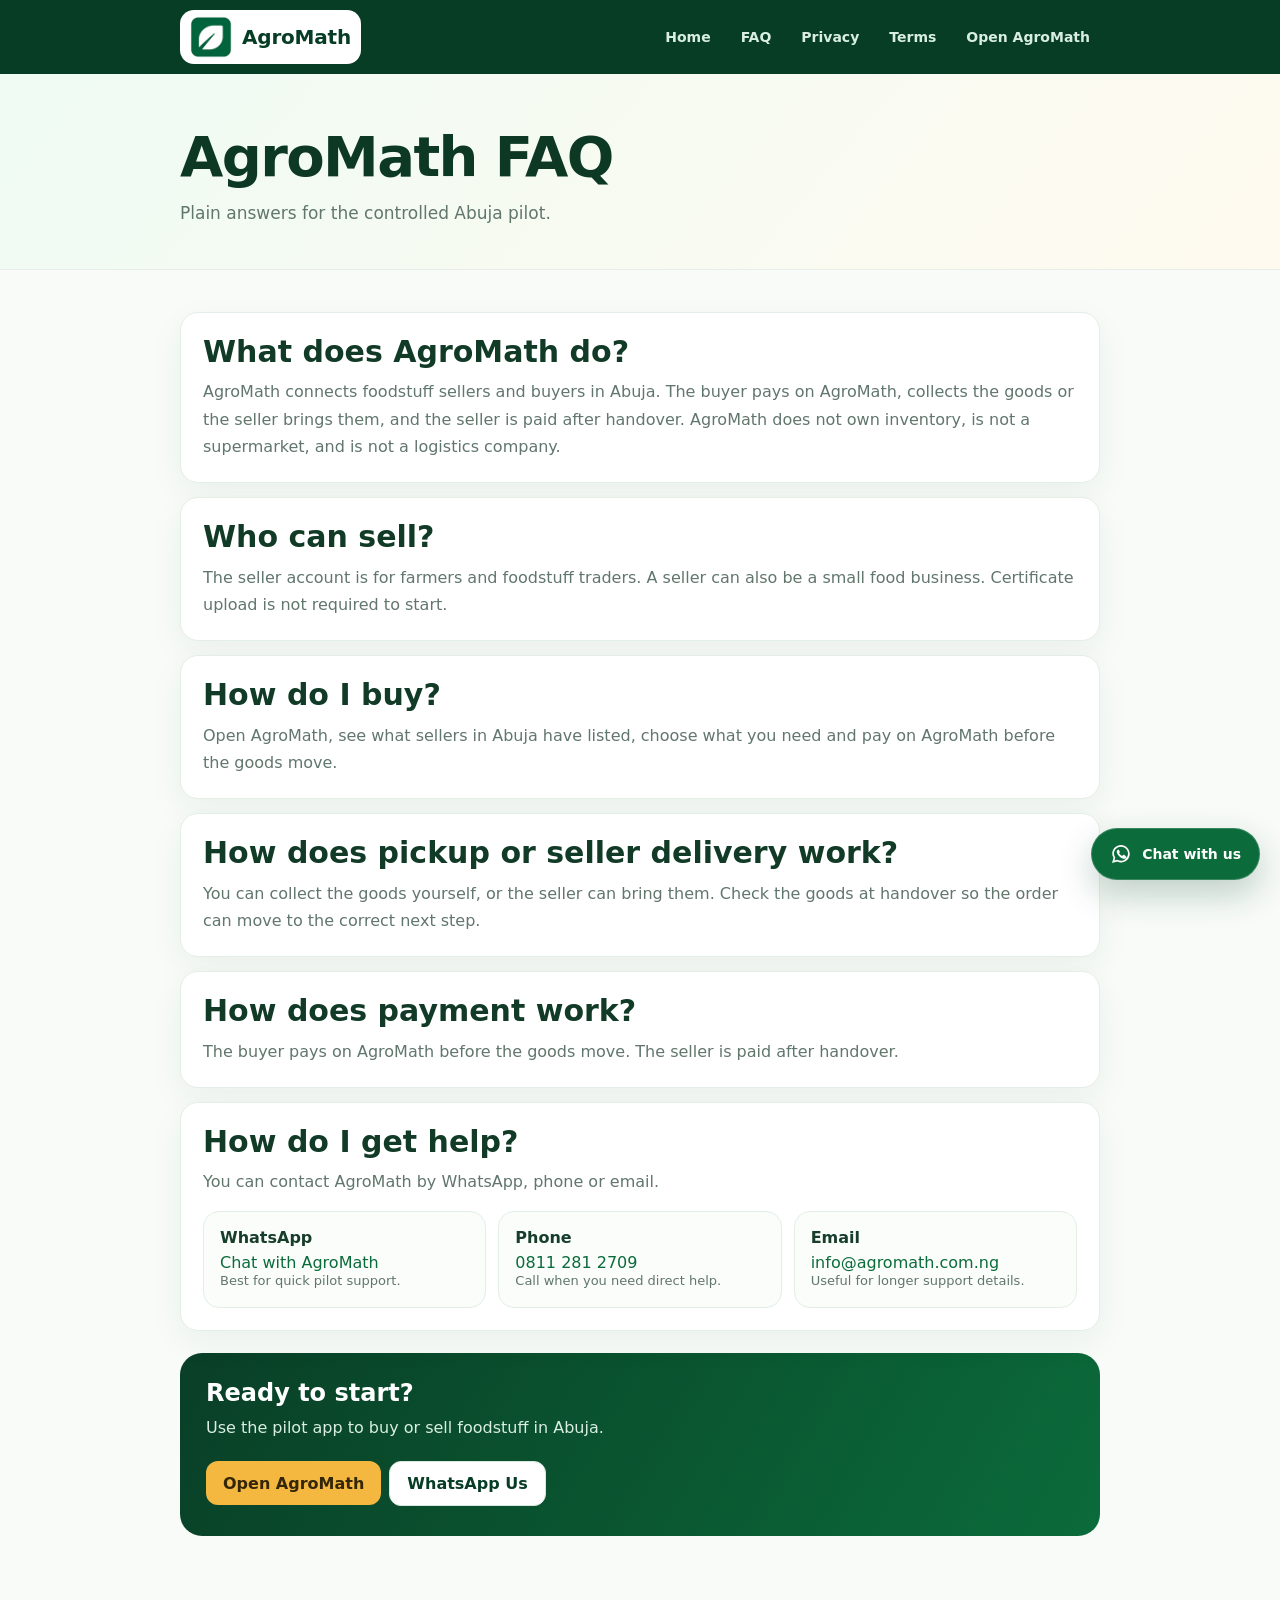
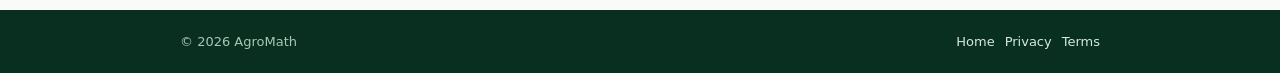
==== commit d6723f48: "Refocus public site on Abuja pilot" ====
--- a/faq.html
+++ b/faq.html
@@ -3,46 +3,44 @@
 <head>
 <meta charset="utf-8">
 <meta name="viewport" content="width=device-width,initial-scale=1">
-<title>AgroMath Help Guide | Pilot User Guide</title>
-<meta name="description" content="A visual pilot-user guide for creating an AgroMath account, browsing products, checkout, delivery or pickup, payment, selling, transport and support." />
+<title>AgroMath FAQ | Buy and sell foodstuff in Abuja</title>
+<meta name="description" content="Answers about buying and selling foodstuff on AgroMath in the controlled Abuja pilot." />
 <link rel="canonical" href="https://agromath.com.ng/faq.html" />
 <meta name="theme-color" content="#0b6b3a">
 <meta property="og:site_name" content="AgroMath" />
 <meta property="og:type" content="website" />
-<meta property="og:title" content="AgroMath Help Guide | Pilot User Guide" />
-<meta property="og:description" content="A visual pilot-user guide for creating an AgroMath account, browsing products, checkout, delivery or pickup, payment, selling, transport and support." />
+<meta property="og:title" content="AgroMath FAQ | Buy and sell foodstuff in Abuja" />
+<meta property="og:description" content="Answers about buying and selling foodstuff on AgroMath in the controlled Abuja pilot." />
 <meta property="og:url" content="https://agromath.com.ng/faq.html" />
 <meta property="og:image" content="https://agromath.com.ng/assets/brand/agromath-logo-full.png" />
 <meta property="og:image:alt" content="AgroMath logo" />
 <meta name="twitter:card" content="summary_large_image" />
-<meta name="twitter:title" content="AgroMath Help Guide | Pilot User Guide" />
-<meta name="twitter:description" content="A visual pilot-user guide for creating an AgroMath account, browsing products, checkout, delivery or pickup, payment, selling, transport and support." />
+<meta name="twitter:title" content="AgroMath FAQ | Buy and sell foodstuff in Abuja" />
+<meta name="twitter:description" content="Answers about buying and selling foodstuff on AgroMath in the controlled Abuja pilot." />
 <meta name="twitter:image" content="https://agromath.com.ng/assets/brand/agromath-logo-full.png" />
 <link rel="icon" href="assets/brand/favicon.ico" sizes="any">
 <link rel="icon" type="image/png" sizes="32x32" href="assets/brand/favicon-32.png">
 <link rel="icon" type="image/png" sizes="16x16" href="assets/brand/favicon-16.png">
 <link rel="apple-touch-icon" sizes="180x180" href="assets/brand/apple-touch-icon-180.png">
 <style>
-:root{--g:#0b6b3a;--g2:#11824a;--d:#073d25;--ink:#153126;--muted:#61766d;--line:#e3eee7;--cream:#fffaf0;--gold:#f4b740;--soft:#f7fbf8}*{box-sizing:border-box}html{scroll-behavior:smooth}[id]{scroll-margin-top:96px}body{margin:0;font-family:Inter,system-ui,-apple-system,"Segoe UI",Roboto,Arial;background:#f8fbf8;color:var(--ink)}a{color:var(--g);text-decoration:none}.wrap{width:min(1040px,calc(100% - 28px));margin:auto}.top{background:var(--d);color:white}.top .wrap{min-height:72px;padding:10px 0;display:flex;align-items:center;justify-content:space-between;gap:18px}.brand{display:inline-flex;align-items:center;gap:10px;background:#fff;padding:6px 10px;border-radius:14px;color:var(--d);font-weight:900;font-size:20px;letter-spacing:-.2px;flex:0 0 auto}.brand-mark{display:block;width:42px;height:42px;border-radius:10px;flex:0 0 auto}.brand-name{line-height:1}.top nav{display:flex;gap:10px;align-items:center;justify-content:flex-end;flex-wrap:wrap}.top nav a{color:#d9eee2;font-size:14px;font-weight:700;padding:8px 10px;border-radius:999px}.top nav a:hover{background:rgba(255,255,255,.1);color:#fff}.hero{background:linear-gradient(130deg,#effbf3,var(--cream));padding:54px 0 42px;border-bottom:1px solid #e7eee9}.hero h1{font-size:clamp(36px,5vw,56px);letter-spacing:-1.6px;line-height:1.05;margin:0;color:#0d3824}.hero p{margin:12px 0 0;color:var(--muted);font-size:17px;line-height:1.65;max-width:760px}.toc{background:white;border-bottom:1px solid var(--line)}.toc .wrap{padding:18px 0;display:flex;gap:10px;flex-wrap:wrap}.toc a{display:inline-flex;align-items:center;min-height:38px;padding:8px 12px;border-radius:999px;background:#edf8f1;border:1px solid #d8eadf;color:var(--d);font-weight:800;font-size:13px}.toc a:hover,.toc a:focus-visible{background:var(--g);color:#fff;outline:none}.content{padding:42px 0 74px}.guide-section{background:white;border:1px solid var(--line);border-radius:22px;padding:28px;margin:0 0 22px;box-shadow:0 12px 34px rgba(20,70,45,.055)}.section-head{display:grid;grid-template-columns:auto 1fr;gap:14px;align-items:start;margin-bottom:18px}.section-no{width:42px;height:42px;border-radius:13px;background:var(--g);color:white;display:grid;place-items:center;font-weight:900}.guide-section h2{font-size:clamp(24px,3vw,32px);line-height:1.12;margin:0;color:#123b27}.summary{margin:6px 0 0;color:var(--muted);line-height:1.65}.steps{margin:18px 0 0;padding-left:22px}.steps li{margin:8px 0;color:#49655a;line-height:1.65}.media-grid{display:grid;grid-template-columns:repeat(2,minmax(0,1fr));gap:14px;margin-top:20px}.shot{margin:0;border:1px solid #dbece2;border-radius:18px;background:white;overflow:hidden;box-shadow:0 10px 24px rgba(20,70,45,.05)}.shot img{display:block;width:100%;height:auto;background:#f7fbf8}.shot figcaption{border-top:1px solid #e3eee7;padding:12px 14px;color:#526d62;font-size:13px;line-height:1.45;background:white}.callout{margin-top:18px;background:#f7fbf8;border:1px solid #dbece2;border-radius:16px;padding:16px 18px;color:#456057;line-height:1.65}.callout strong{color:var(--d)}.help-box{background:linear-gradient(120deg,#093f27,#0b6b3a);color:white;border-radius:22px;padding:26px;margin-top:20px}.help-box h2{margin:0 0 8px;color:white}.help-box p{color:#d8eee2;margin:0 0 16px;line-height:1.6}.btn{display:inline-flex;align-items:center;justify-content:center;min-height:44px;background:#f4b740;color:#342707;padding:12px 17px;border-radius:12px;font-weight:900;margin:4px 8px 4px 0}.btn.secondary{background:white;color:var(--d);border:1px solid #d9e7df}.contact-list{display:grid;grid-template-columns:repeat(3,minmax(0,1fr));gap:12px;margin-top:16px}.contact-card{background:#fbfdfb;border:1px solid var(--line);border-radius:16px;padding:16px}.contact-card strong{display:block;color:#173e2b;margin-bottom:6px}.contact-card span{display:block;color:var(--muted);font-size:13px;line-height:1.45}footer{background:#082f1f;color:#a9c7b7;padding:24px 0;font-size:13px}footer .wrap{display:flex;justify-content:space-between;gap:15px;flex-wrap:wrap}footer a{color:#d6e8df;margin-left:10px}.whatsapp-support{position:fixed;right:20px;bottom:calc(20px + env(safe-area-inset-bottom));z-index:80;display:inline-flex;align-items:center;justify-content:center;gap:10px;min-height:52px;padding:0 18px;border-radius:999px;background:var(--g);color:#fff;font-weight:900;font-size:14px;box-shadow:0 14px 34px rgba(8,70,40,.24);border:1px solid rgba(255,255,255,.18)}.whatsapp-support svg{width:22px;height:22px;flex:0 0 auto}.whatsapp-support:hover{background:var(--g2);transform:translateY(-1px)}.whatsapp-support:focus-visible{outline:3px solid var(--gold);outline-offset:4px}@media(max-width:720px){.media-grid,.contact-list{grid-template-columns:1fr}.guide-section{padding:22px}.section-head{grid-template-columns:1fr}.section-no{width:38px;height:38px}}@media(max-width:600px){.top .wrap{align-items:flex-start;flex-direction:column}.brand{font-size:18px}.brand-mark{width:34px;height:34px;border-radius:9px}.top nav{width:100%;justify-content:flex-start;gap:8px}.top nav a{font-size:13px;background:rgba(255,255,255,.08);padding:8px 9px}.hero{padding-top:42px}.toc .wrap{padding:14px 0}.toc a{font-size:12px}.content{padding:30px 0 66px}.btn{width:100%;margin-right:0}}@media(max-width:560px){.whatsapp-support{right:14px;bottom:calc(14px + env(safe-area-inset-bottom));width:56px;height:56px;min-height:56px;padding:0}.whatsapp-support span{display:none}}
+:root{--g:#0b6b3a;--g2:#11824a;--d:#073d25;--ink:#153126;--muted:#61766d;--line:#e3eee7;--cream:#fffaf0;--gold:#f4b740}*{box-sizing:border-box}body{margin:0;font-family:Inter,system-ui,-apple-system,"Segoe UI",Roboto,Arial;background:#f8fbf8;color:var(--ink)}a{color:var(--g);text-decoration:none}.wrap{width:min(920px,calc(100% - 28px));margin:auto}.top{background:var(--d);color:white}.top .wrap{min-height:72px;padding:10px 0;display:flex;align-items:center;justify-content:space-between;gap:18px}.brand{display:inline-flex;align-items:center;gap:10px;background:#fff;padding:6px 10px;border-radius:14px;color:var(--d);font-weight:900;font-size:20px;letter-spacing:-.2px;flex:0 0 auto}.brand-mark{display:block;width:42px;height:42px;border-radius:10px;flex:0 0 auto}.brand-name{line-height:1}.top nav{display:flex;gap:10px;align-items:center;justify-content:flex-end;flex-wrap:wrap}.top nav a{color:#d9eee2;font-size:14px;font-weight:700;padding:8px 10px;border-radius:999px}.top nav a:hover{background:rgba(255,255,255,.1);color:#fff}.hero{background:linear-gradient(130deg,#effbf3,var(--cream));padding:54px 0 42px;border-bottom:1px solid #e7eee9}.hero h1{font-size:clamp(36px,5vw,56px);letter-spacing:-1.6px;line-height:1.05;margin:0;color:#0d3824}.hero p{margin:12px 0 0;color:var(--muted);font-size:17px;line-height:1.65;max-width:760px}.content{padding:42px 0 74px}.faq-list{display:grid;gap:14px}.faq-card{background:white;border:1px solid var(--line);border-radius:18px;padding:22px;box-shadow:0 12px 34px rgba(20,70,45,.055)}.faq-card h2{font-size:clamp(22px,3vw,30px);line-height:1.12;margin:0 0 10px;color:#123b27}.faq-card p{margin:0;color:var(--muted);line-height:1.7}.help-box{background:linear-gradient(120deg,#093f27,#0b6b3a);color:white;border-radius:22px;padding:26px;margin-top:22px}.help-box h2{margin:0 0 8px;color:white}.help-box p{color:#d8eee2;margin:0 0 16px;line-height:1.6}.btn{display:inline-flex;align-items:center;justify-content:center;min-height:44px;background:#f4b740;color:#342707;padding:12px 17px;border-radius:12px;font-weight:900;margin:4px 8px 4px 0}.btn.secondary{background:white;color:var(--d);border:1px solid #d9e7df}.contact-list{display:grid;grid-template-columns:repeat(3,minmax(0,1fr));gap:12px;margin-top:16px}.contact-card{background:#fbfdfb;border:1px solid var(--line);border-radius:16px;padding:16px}.contact-card strong{display:block;color:#173e2b;margin-bottom:6px}.contact-card span{display:block;color:var(--muted);font-size:13px;line-height:1.45}footer{background:#082f1f;color:#a9c7b7;padding:24px 0;font-size:13px}footer .wrap{display:flex;justify-content:space-between;gap:15px;flex-wrap:wrap}footer a{color:#d6e8df;margin-left:10px}.whatsapp-support{position:fixed;right:20px;bottom:calc(20px + env(safe-area-inset-bottom));z-index:80;display:inline-flex;align-items:center;justify-content:center;gap:10px;min-height:52px;padding:0 18px;border-radius:999px;background:var(--g);color:#fff;font-weight:900;font-size:14px;box-shadow:0 14px 34px rgba(8,70,40,.24);border:1px solid rgba(255,255,255,.18)}.whatsapp-support svg{width:22px;height:22px;flex:0 0 auto}.whatsapp-support:hover{background:var(--g2);transform:translateY(-1px)}.whatsapp-support:focus-visible{outline:3px solid var(--gold);outline-offset:4px}@media(max-width:720px){.contact-list{grid-template-columns:1fr}}@media(max-width:600px){.top .wrap{align-items:flex-start;flex-direction:column}.brand{font-size:18px}.brand-mark{width:34px;height:34px;border-radius:9px}.top nav{width:100%;justify-content:flex-start;gap:8px}.top nav a{font-size:13px;background:rgba(255,255,255,.08);padding:8px 9px}.hero{padding-top:42px}.content{padding:30px 0 66px}.btn{width:100%;margin-right:0}}@media(max-width:560px){.whatsapp-support{right:14px;bottom:calc(14px + env(safe-area-inset-bottom));width:56px;height:56px;min-height:56px;padding:0}.whatsapp-support span{display:none}}
 </style>
 </head>
 <body>
-<header class="top"><div class="wrap"><a class="brand" href="index.html" aria-label="AgroMath home"><img src="assets/brand/agromath-mark-96.png" alt="" class="brand-mark" aria-hidden="true"><span class="brand-name">AgroMath</span></a><nav aria-label="Main navigation"><a href="index.html">Home</a><a href="faq.html">Help</a><a href="privacy.html">Privacy</a><a href="terms.html">Terms</a><a href="https://agromath-pilot.onrender.com" target="_blank" rel="noopener noreferrer">Open AgroMath</a></nav></div></header>
-<section class="hero"><div class="wrap"><h1>AgroMath Help Guide</h1><p>A simple pilot guide for creating an account, browsing products, buying, selling, transport, delivery or pickup, payment and support.</p></div></section>
-<nav class="toc" aria-label="Help guide sections"><div class="wrap"><a href="#account">Account</a><a href="#setup">Setup steps</a><a href="#browse">Browse</a><a href="#checkout">Cart and checkout</a><a href="#delivery">Delivery or pickup</a><a href="#payment">Payment</a><a href="#sell">Sell</a><a href="#transport">Transport</a><a href="#acceptance">Accept or report</a><a href="#support">Get help</a></div></nav>
+<header class="top"><div class="wrap"><a class="brand" href="index.html" aria-label="AgroMath home"><img src="assets/brand/agromath-mark-96.png" alt="" class="brand-mark" aria-hidden="true"><span class="brand-name">AgroMath</span></a><nav aria-label="Main navigation"><a href="index.html">Home</a><a href="faq.html">FAQ</a><a href="privacy.html">Privacy</a><a href="terms.html">Terms</a><a href="https://agromath-pilot.onrender.com/" target="_blank" rel="noopener noreferrer">Open AgroMath</a></nav></div></header>
+<section class="hero"><div class="wrap"><h1>AgroMath FAQ</h1><p>Plain answers for the controlled Abuja pilot.</p></div></section>
 <main class="content"><div class="wrap">
-<section class="guide-section" id="account"><div class="section-head"><span class="section-no">1</span><div><h2>Create an account and log in</h2><p class="summary">Use your phone number to register, complete verification where shown, then log in with your PIN.</p></div></div><ol class="steps"><li>Open AgroMath and choose the account path that matches what you want to do.</li><li>Enter your phone number and complete OTP or account verification if AgroMath asks for it.</li><li>Set or enter your PIN to access your account.</li></ol><div class="media-grid"><figure class="shot"><img src="assets/images/help/phone-registration.png" width="900" height="640" alt="AgroMath phone registration screen with masked demo phone number"><figcaption>Where a new pilot user enters a phone number to begin account setup.</figcaption></figure><figure class="shot"><img src="assets/images/help/pin-login.png" width="900" height="640" alt="AgroMath PIN login screen with masked PIN digits"><figcaption>The PIN login screen used after registration or verification.</figcaption></figure></div></section>
-<section class="guide-section" id="setup"><div class="section-head"><span class="section-no">2</span><div><h2>First setup steps by account type</h2><p class="summary">After registration, complete the setup steps that match your role. Some accounts may remain under review while you prepare locations, payout details or draft records.</p></div></div><div class="contact-list"><div class="contact-card"><strong>Buyer</strong><span>Register with phone and PIN.</span><span>Save a delivery location before checkout.</span><span>Browse products while waiting for marketplace approval, then place orders when approved.</span></div><div class="contact-card"><strong>Farmer / Seller</strong><span>Save a pickup location first, so product listings can use it later.</span><span>Set up payout details for settlement. You can draft products while marketplace review is pending.</span><span>Certificate upload is optional for basic setup. Upload one only if you have it.</span></div><div class="contact-card"><strong>Transporter</strong><span>Register with phone and PIN.</span><span>Complete the transporter profile details requested in AgroMath.</span><span>After approval, view delivery opportunities, submit quotes and update assigned deliveries.</span></div></div><div class="callout"><strong>Important:</strong> Locations can be saved more than once. A buyer may save delivery places, while a farmer or seller may save pickup places and choose the right one when adding a product.</div></section>
-<section class="guide-section" id="browse"><div class="section-head"><span class="section-no">3</span><div><h2>Browse products</h2><p class="summary">Open the marketplace, select a product and check the information before adding anything to cart.</p></div></div><ol class="steps"><li>Open the marketplace from the AgroMath app.</li><li>Choose a product card to view more details.</li><li>Check price, unit, seller, available quantity and pickup or delivery information before continuing.</li></ol><div class="media-grid"><figure class="shot"><img src="assets/images/help/marketplace-list.png" width="900" height="640" alt="AgroMath marketplace product list with safe demo products"><figcaption>The marketplace view where buyers browse available products.</figcaption></figure><figure class="shot"><img src="assets/images/help/product-details.png" width="900" height="640" alt="AgroMath product detail screen with price unit seller and availability"><figcaption>The product detail screen where the buyer checks the offer before ordering.</figcaption></figure></div></section>
-<section class="guide-section" id="checkout"><div class="section-head"><span class="section-no">4</span><div><h2>Add a product to cart and checkout</h2><p class="summary">Choose the quantity you need, add the product to cart, then review the cart before checkout.</p></div></div><ol class="steps"><li>Select the quantity using the controls shown on the product screen.</li><li>Add the product to cart.</li><li>Open the cart, review product, quantity, unit price and total, then continue to checkout.</li></ol><div class="media-grid"><figure class="shot"><img src="assets/images/help/quantity-cart.png" width="900" height="640" alt="AgroMath quantity selector and add to cart controls using demo data"><figcaption>The buyer chooses quantity and adds the selected product to cart.</figcaption></figure><figure class="shot"><img src="assets/images/help/cart-review.png" width="900" height="640" alt="AgroMath cart review screen with safe example order total"><figcaption>The cart review screen before the buyer continues to checkout.</figcaption></figure></div></section>
-<section class="guide-section" id="delivery"><div class="section-head"><span class="section-no">5</span><div><h2>Choose delivery or pickup</h2><p class="summary">The person placing the order chooses a saved delivery location, buyer pickup, or a transporter quote option where available.</p></div></div><ol class="steps"><li>Select a saved delivery location if the order should be delivered.</li><li>Choose buyer pickup if you will collect the goods yourself.</li><li>Use transporter quotes where the order requires delivery support from a transporter.</li></ol><div class="media-grid"><figure class="shot"><img src="assets/images/help/delivery-location.png" width="900" height="640" alt="AgroMath saved delivery location selection with exact address hidden"><figcaption>The saved delivery location option for orders that need delivery.</figcaption></figure><figure class="shot"><img src="assets/images/help/pickup-or-quote.png" width="900" height="640" alt="AgroMath pickup and transporter quote choices"><figcaption>The decision point between pickup and transporter-supported delivery.</figcaption></figure></div></section>
-<section class="guide-section" id="payment"><div class="section-head"><span class="section-no">6</span><div><h2>Make payment</h2><p class="summary">The buyer pays the locked total using the supported AgroMath payment flow shown in the pilot app.</p></div></div><ol class="steps"><li>Review the locked order total before payment.</li><li>Use the payment flow currently enabled in the pilot app.</li><li>Follow the payment status shown in AgroMath before fulfilment moves ahead.</li></ol><div class="callout"><strong>Pilot note:</strong> This guide does not imply live collection when a pilot configuration has collection disabled. Follow the payment options shown inside AgroMath for the current pilot.</div><div class="media-grid"><figure class="shot"><img src="assets/images/help/payment-review.png" width="900" height="640" alt="AgroMath payment review screen with locked total and no transaction reference"><figcaption>The buyer confirms the locked total and follows the supported payment flow.</figcaption></figure></div></section>
-<section class="guide-section" id="sell"><div class="section-head"><span class="section-no">7</span><div><h2>Sell on AgroMath</h2><p class="summary">The current Farmer account is the selling account for approved farmers and other permitted sellers. Start by saving a pickup location, then set payout details and draft products.</p></div></div><ol class="steps"><li>Use the Farmer account if you are an approved seller or seller applying for review.</li><li>Save at least one pickup location before adding products. You may save more than one pickup location and choose the right one later.</li><li>Set up payout details so settlement can be reviewed and prepared.</li><li>Add product name, category, unit, price, quantity and pickup information. Use digits for numbers, such as 20 instead of twenty.</li><li>Submit listings through the approval flow shown in AgroMath before buyers can order where approval is required.</li></ol><div class="callout"><strong>Certificate note:</strong> Certificate upload is optional for basic setup. If you have a certificate or reference, upload it for review. If you do not have one, continue with location, payout and product setup.</div><div class="callout"><strong>Role wording:</strong> Do not rename the backend role. In the current app, Farmer means the selling account. Approved farmers, foodstuff merchants, aggregators, wholesalers and other permitted foodstuff or agricultural-product sellers may use it.</div><div class="media-grid"><figure class="shot"><img src="assets/images/help/farmer-selling-account.png" width="900" height="640" alt="AgroMath Farmer selling account dashboard using safe demo data"><figcaption>The Farmer account area used by approved sellers.</figcaption></figure><figure class="shot"><img src="assets/images/help/listing-approval.png" width="900" height="640" alt="AgroMath product listing approval flow with demo listing status"><figcaption>The seller adds a product and follows any listing approval step.</figcaption></figure></div></section>
-<section class="guide-section" id="transport"><div class="section-head"><span class="section-no">8</span><div><h2>Transport with AgroMath</h2><p class="summary">Transporters register first, wait for marketplace approval where required, then find delivery jobs, quote, receive assignments and update delivery progress.</p></div></div><ol class="steps"><li>Create a Transporter account with your phone number and PIN.</li><li>Complete the transporter setup details requested in AgroMath.</li><li>After approval, open available delivery jobs that match your route and capacity.</li><li>Submit a transport quote where quoting is available.</li><li>When assigned, start delivery and mark the order delivered after fulfilment.</li></ol><div class="callout"><strong>Approval note:</strong> A pending transporter account may see guidance before it can quote. Quoting and assigned-delivery actions become useful after the relevant approval and order steps.</div><div class="media-grid"><figure class="shot"><img src="assets/images/help/available-jobs.png" width="900" height="640" alt="AgroMath transporter available jobs screen with exact addresses hidden"><figcaption>The transporter sees available delivery opportunities.</figcaption></figure><figure class="shot"><img src="assets/images/help/delivery-progress.png" width="900" height="640" alt="AgroMath transporter delivery progress steps from quote to delivered"><figcaption>The transporter submits a quote, handles assignment and updates delivery status.</figcaption></figure></div></section>
-<section class="guide-section" id="acceptance"><div class="section-head"><span class="section-no">9</span><div><h2>Accept delivery or report an issue</h2><p class="summary">After delivery or pickup, the buyer accepts the goods or reports a problem so the order can move to the correct next step.</p></div></div><ol class="steps"><li>Check the delivered or collected goods against the order.</li><li>Accept fulfilment if everything is correct.</li><li>Report an issue quickly if the order is wrong, incomplete or damaged.</li></ol><div class="callout"><strong>Settlement note:</strong> Settlement proceeds after the correct fulfilment and acceptance steps, or after issue handling where applicable.</div><div class="media-grid"><figure class="shot"><img src="assets/images/help/accept-or-report.png" width="900" height="640" alt="AgroMath buyer acceptance and report issue actions using safe demo data"><figcaption>The buyer confirms delivery or reports an issue from the order screen.</figcaption></figure></div></section>
-<section class="guide-section" id="support"><div class="section-head"><span class="section-no">10</span><div><h2>Get help</h2><p class="summary">Contact AgroMath support if you are unsure which step to take next.</p></div></div><div class="contact-list"><div class="contact-card"><strong>WhatsApp</strong><a href="https://wa.me/2348112812709?text=Hello%20AgroMath%2C%20I%20need%20some%20help" target="_blank" rel="noopener noreferrer">Chat with AgroMath</a><span>Best for quick pilot support.</span></div><div class="contact-card"><strong>Phone</strong><a href="tel:08112812709">0811 281 2709</a><span>Call when you need direct help.</span></div><div class="contact-card"><strong>Email</strong><a href="mailto:info@agromath.com.ng">info@agromath.com.ng</a><span>Useful for longer support details.</span></div></div><div class="help-box"><h2>Need guided support?</h2><p>Send us a WhatsApp message and we will help you find the right next step.</p><a class="btn" href="https://wa.me/2348112812709?text=Hello%20AgroMath%2C%20I%20need%20some%20help" target="_blank" rel="noopener noreferrer">WhatsApp Us</a><a class="btn secondary" href="https://agromath-pilot.onrender.com" target="_blank" rel="noopener noreferrer">Open AgroMath</a></div></section>
+<div class="faq-list">
+<section class="faq-card" id="what"><h2>What does AgroMath do?</h2><p>AgroMath connects foodstuff sellers and buyers in Abuja. The buyer pays on AgroMath, collects the goods or the seller brings them, and the seller is paid after handover. AgroMath does not own inventory, is not a supermarket, and is not a logistics company.</p></section>
+<section class="faq-card" id="sell"><h2>Who can sell?</h2><p>The seller account is for farmers and foodstuff traders. A seller can also be a small food business. Certificate upload is not required to start.</p></section>
+<section class="faq-card" id="buy"><h2>How do I buy?</h2><p>Open AgroMath, see what sellers in Abuja have listed, choose what you need and pay on AgroMath before the goods move.</p></section>
+<section class="faq-card" id="handover"><h2>How does pickup or seller delivery work?</h2><p>You can collect the goods yourself, or the seller can bring them. Check the goods at handover so the order can move to the correct next step.</p></section>
+<section class="faq-card" id="payment"><h2>How does payment work?</h2><p>The buyer pays on AgroMath before the goods move. The seller is paid after handover.</p></section>
+<section class="faq-card" id="help"><h2>How do I get help?</h2><p>You can contact AgroMath by WhatsApp, phone or email.</p><div class="contact-list"><div class="contact-card"><strong>WhatsApp</strong><a href="https://wa.me/2348112812709?text=Hello%20AgroMath" target="_blank" rel="noopener noreferrer">Chat with AgroMath</a><span>Best for quick pilot support.</span></div><div class="contact-card"><strong>Phone</strong><a href="tel:08112812709">0811 281 2709</a><span>Call when you need direct help.</span></div><div class="contact-card"><strong>Email</strong><a href="mailto:info@agromath.com.ng">info@agromath.com.ng</a><span>Useful for longer support details.</span></div></div></section>
+</div>
+<div class="help-box"><h2>Ready to start?</h2><p>Use the pilot app to buy or sell foodstuff in Abuja.</p><a class="btn" href="https://agromath-pilot.onrender.com/" target="_blank" rel="noopener noreferrer">Open AgroMath</a><a class="btn secondary" href="https://wa.me/2348112812709?text=Hello%20AgroMath" target="_blank" rel="noopener noreferrer">WhatsApp Us</a></div>
 </div></main>
 <footer><div class="wrap"><span>&copy; <span id="y"></span> AgroMath</span><span><a href="index.html">Home</a><a href="privacy.html">Privacy</a><a href="terms.html">Terms</a></span></div></footer><script>document.getElementById('y').textContent=new Date().getFullYear();</script>
-<a class="whatsapp-support" href="https://wa.me/2348112812709?text=Hello%20AgroMath%2C%20I%20need%20some%20help" target="_blank" rel="noopener noreferrer" aria-label="Chat with AgroMath support on WhatsApp"><svg aria-hidden="true" viewBox="0 0 32 32" focusable="false"><path fill="currentColor" d="M16 3C9 3 3.3 8.5 3.3 15.3c0 2.2.6 4.4 1.8 6.3L3 29l7.6-2c1.7.9 3.5 1.3 5.4 1.3 7 0 12.7-5.5 12.7-12.3S23 3 16 3Zm0 22.9c-1.7 0-3.3-.4-4.8-1.2l-.3-.2-4.4 1.1 1.2-4.2-.2-.3c-1.1-1.7-1.7-3.6-1.7-5.7C5.8 9.8 10.4 5.4 16 5.4s10.2 4.4 10.2 9.9S21.6 25.9 16 25.9Zm5.8-7.8c-.3-.2-1.8-.9-2.1-1-.3-.1-.5-.2-.7.2-.2.3-.8 1-.9 1.2-.2.2-.3.2-.6.1-.3-.2-1.3-.5-2.5-1.5-.9-.8-1.5-1.8-1.7-2.1-.2-.3 0-.5.1-.6l.5-.6c.2-.2.2-.3.3-.5.1-.2 0-.4 0-.6 0-.2-.7-1.7-1-2.3-.3-.6-.5-.5-.7-.5h-.6c-.2 0-.6.1-.9.4-.3.3-1.2 1.2-1.2 2.9s1.3 3.4 1.5 3.6c.2.2 2.5 3.8 6 5.3.8.4 1.5.6 2 .7.8.3 1.6.2 2.2.1.7-.1 1.8-.7 2.1-1.4.3-.7.3-1.3.2-1.4-.1-.2-.3-.3-.6-.4Z"/></svg><span>Chat with us</span></a>
+<a class="whatsapp-support" href="https://wa.me/2348112812709?text=Hello%20AgroMath" target="_blank" rel="noopener noreferrer" aria-label="Chat with AgroMath support on WhatsApp"><svg aria-hidden="true" viewBox="0 0 32 32" focusable="false"><path fill="currentColor" d="M16 3C9 3 3.3 8.5 3.3 15.3c0 2.2.6 4.4 1.8 6.3L3 29l7.6-2c1.7.9 3.5 1.3 5.4 1.3 7 0 12.7-5.5 12.7-12.3S23 3 16 3Zm0 22.9c-1.7 0-3.3-.4-4.8-1.2l-.3-.2-4.4 1.1 1.2-4.2-.2-.3c-1.1-1.7-1.7-3.6-1.7-5.7C5.8 9.8 10.4 5.4 16 5.4s10.2 4.4 10.2 9.9S21.6 25.9 16 25.9Zm5.8-7.8c-.3-.2-1.8-.9-2.1-1-.3-.1-.5-.2-.7.2-.2.3-.8 1-.9 1.2-.2.2-.3.2-.6.1-.3-.2-1.3-.5-2.5-1.5-.9-.8-1.5-1.8-1.7-2.1-.2-.3 0-.5.1-.6l.5-.6c.2-.2.2-.3.3-.5.1-.2 0-.4 0-.6 0-.2-.7-1.7-1-2.3-.3-.6-.5-.5-.7-.5h-.6c-.2 0-.6.1-.9.4-.3.3-1.2 1.2-1.2 2.9s1.3 3.4 1.5 3.6c.2.2 2.5 3.8 6 5.3.8.4 1.5.6 2 .7.8.3 1.6.2 2.2.1.7-.1 1.8-.7 2.1-1.4.3-.7.3-1.3.2-1.4-.1-.2-.3-.3-.6-.4Z"/></svg><span>Chat with us</span></a>
 </body>
 </html>
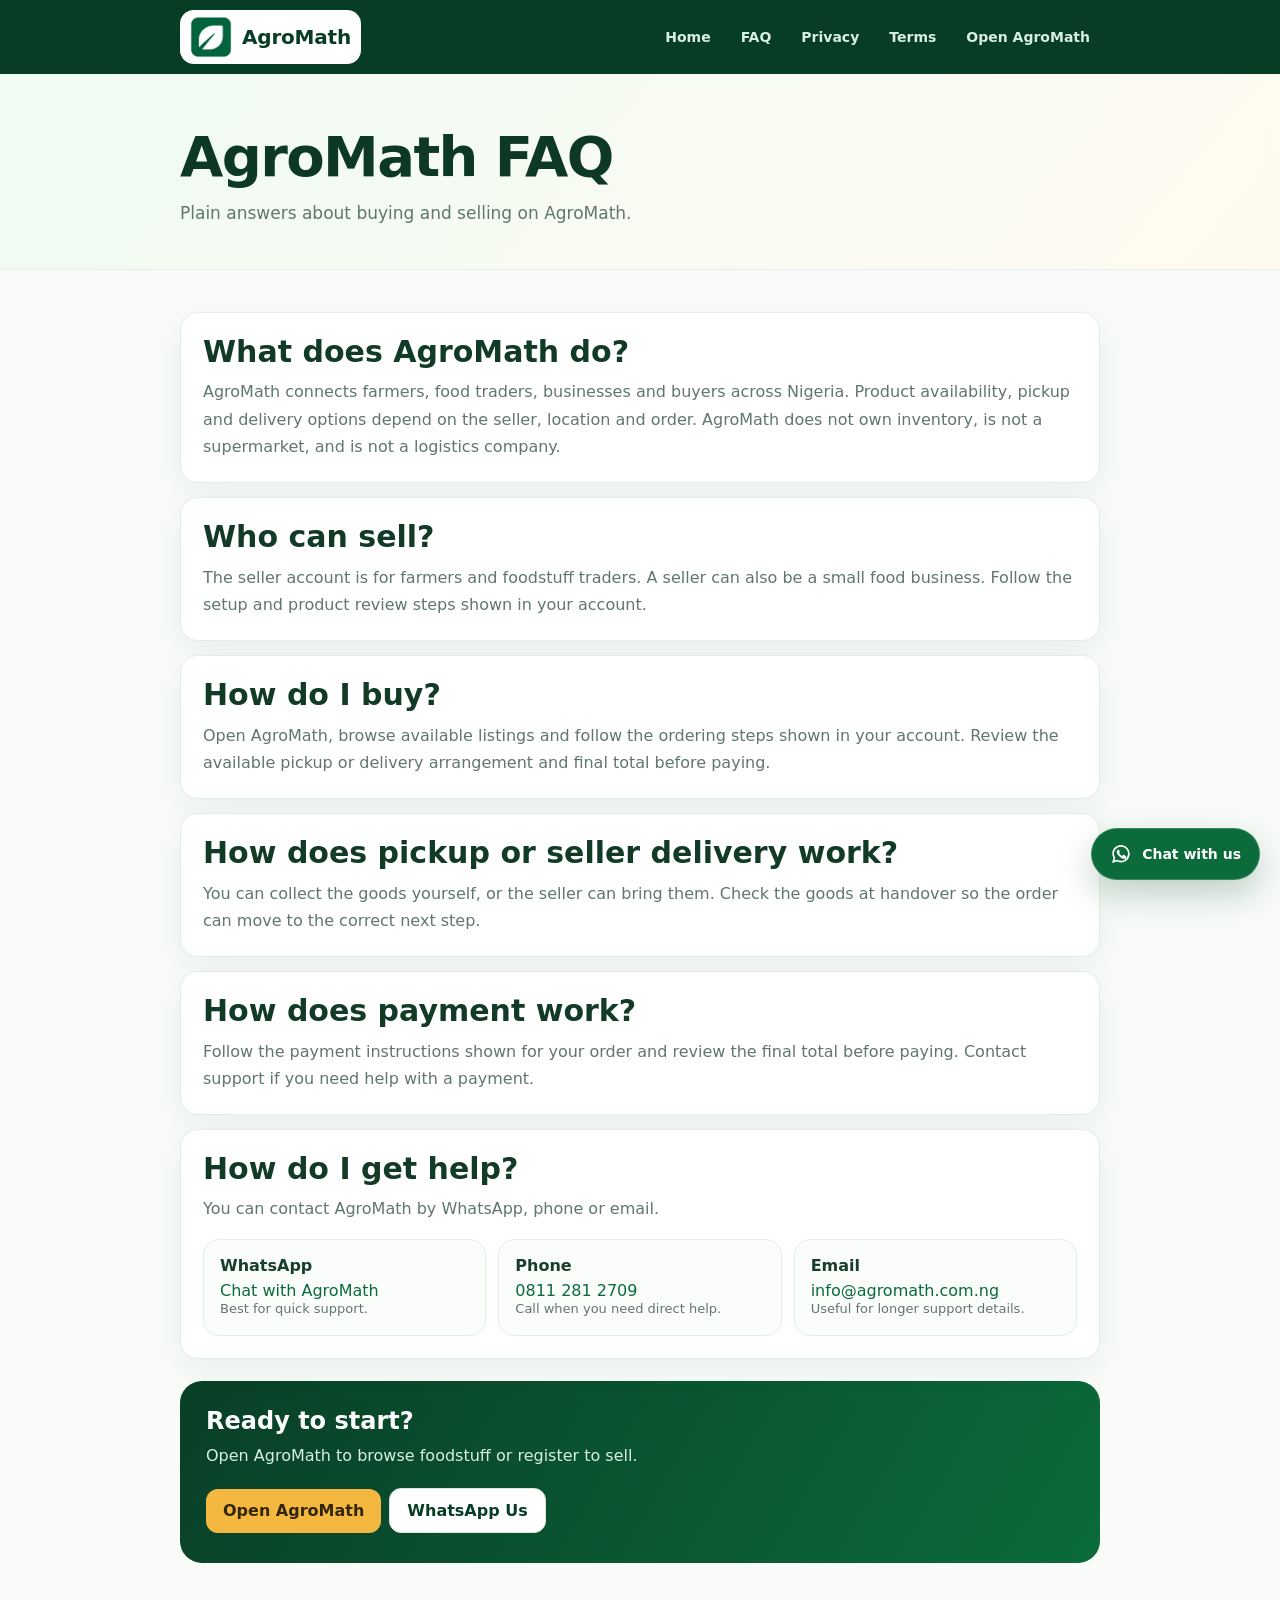
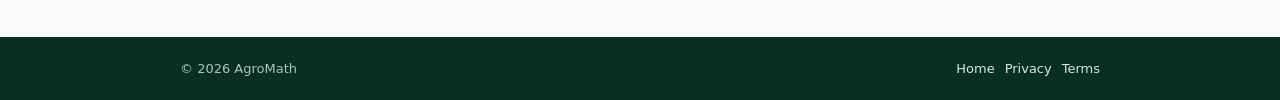
==== commit d6b03873: "Remove pilot framing from public FAQ and policy introductions" ====
--- a/faq.html
+++ b/faq.html
@@ -3,20 +3,20 @@
 <head>
 <meta charset="utf-8">
 <meta name="viewport" content="width=device-width,initial-scale=1">
-<title>AgroMath FAQ | Buy and sell foodstuff in Abuja</title>
-<meta name="description" content="Answers about buying and selling foodstuff on AgroMath in the controlled Abuja pilot." />
+<title>AgroMath FAQ | Buy and sell foodstuff in Nigeria</title>
+<meta name="description" content="Answers about buying, selling and getting support on AgroMath." />
 <link rel="canonical" href="https://agromath.com.ng/faq.html" />
 <meta name="theme-color" content="#0b6b3a">
 <meta property="og:site_name" content="AgroMath" />
 <meta property="og:type" content="website" />
-<meta property="og:title" content="AgroMath FAQ | Buy and sell foodstuff in Abuja" />
-<meta property="og:description" content="Answers about buying and selling foodstuff on AgroMath in the controlled Abuja pilot." />
+<meta property="og:title" content="AgroMath FAQ | Buy and sell foodstuff in Nigeria" />
+<meta property="og:description" content="Answers about buying, selling and getting support on AgroMath." />
 <meta property="og:url" content="https://agromath.com.ng/faq.html" />
 <meta property="og:image" content="https://agromath.com.ng/assets/brand/agromath-logo-full.png" />
 <meta property="og:image:alt" content="AgroMath logo" />
 <meta name="twitter:card" content="summary_large_image" />
-<meta name="twitter:title" content="AgroMath FAQ | Buy and sell foodstuff in Abuja" />
-<meta name="twitter:description" content="Answers about buying and selling foodstuff on AgroMath in the controlled Abuja pilot." />
+<meta name="twitter:title" content="AgroMath FAQ | Buy and sell foodstuff in Nigeria" />
+<meta name="twitter:description" content="Answers about buying, selling and getting support on AgroMath." />
 <meta name="twitter:image" content="https://agromath.com.ng/assets/brand/agromath-logo-full.png" />
 <link rel="icon" href="assets/brand/favicon.ico" sizes="any">
 <link rel="icon" type="image/png" sizes="32x32" href="assets/brand/favicon-32.png">
@@ -27,18 +27,18 @@
 </style>
 </head>
 <body>
-<header class="top"><div class="wrap"><a class="brand" href="index.html" aria-label="AgroMath home"><img src="assets/brand/agromath-mark-96.png" alt="" class="brand-mark" aria-hidden="true"><span class="brand-name">AgroMath</span></a><nav aria-label="Main navigation"><a href="index.html">Home</a><a href="faq.html">FAQ</a><a href="privacy.html">Privacy</a><a href="terms.html">Terms</a><a href="https://agromath-pilot.onrender.com/" target="_blank" rel="noopener noreferrer">Open AgroMath</a></nav></div></header>
-<section class="hero"><div class="wrap"><h1>AgroMath FAQ</h1><p>Plain answers for the controlled Abuja pilot.</p></div></section>
+<header class="top"><div class="wrap"><a class="brand" href="index.html" aria-label="AgroMath home"><img src="assets/brand/agromath-mark-96.png" alt="" class="brand-mark" aria-hidden="true"><span class="brand-name">AgroMath</span></a><nav aria-label="Main navigation"><a href="index.html">Home</a><a href="faq.html">FAQ</a><a href="privacy.html">Privacy</a><a href="terms.html">Terms</a><a href="https://app.agromath.com.ng/" target="_blank" rel="noopener noreferrer">Open AgroMath</a></nav></div></header>
+<section class="hero"><div class="wrap"><h1>AgroMath FAQ</h1><p>Plain answers about buying and selling on AgroMath.</p></div></section>
 <main class="content"><div class="wrap">
 <div class="faq-list">
-<section class="faq-card" id="what"><h2>What does AgroMath do?</h2><p>AgroMath connects foodstuff sellers and buyers in Abuja. The buyer pays on AgroMath, collects the goods or the seller brings them, and the seller is paid after handover. AgroMath does not own inventory, is not a supermarket, and is not a logistics company.</p></section>
-<section class="faq-card" id="sell"><h2>Who can sell?</h2><p>The seller account is for farmers and foodstuff traders. A seller can also be a small food business. Certificate upload is not required to start.</p></section>
-<section class="faq-card" id="buy"><h2>How do I buy?</h2><p>Open AgroMath, see what sellers in Abuja have listed, choose what you need and pay on AgroMath before the goods move.</p></section>
+<section class="faq-card" id="what"><h2>What does AgroMath do?</h2><p>AgroMath connects farmers, food traders, businesses and buyers across Nigeria. Product availability, pickup and delivery options depend on the seller, location and order. AgroMath does not own inventory, is not a supermarket, and is not a logistics company.</p></section>
+<section class="faq-card" id="sell"><h2>Who can sell?</h2><p>The seller account is for farmers and foodstuff traders. A seller can also be a small food business. Follow the setup and product review steps shown in your account.</p></section>
+<section class="faq-card" id="buy"><h2>How do I buy?</h2><p>Open AgroMath, browse available listings and follow the ordering steps shown in your account. Review the available pickup or delivery arrangement and final total before paying.</p></section>
 <section class="faq-card" id="handover"><h2>How does pickup or seller delivery work?</h2><p>You can collect the goods yourself, or the seller can bring them. Check the goods at handover so the order can move to the correct next step.</p></section>
-<section class="faq-card" id="payment"><h2>How does payment work?</h2><p>The buyer pays on AgroMath before the goods move. The seller is paid after handover.</p></section>
-<section class="faq-card" id="help"><h2>How do I get help?</h2><p>You can contact AgroMath by WhatsApp, phone or email.</p><div class="contact-list"><div class="contact-card"><strong>WhatsApp</strong><a href="https://wa.me/2348112812709?text=Hello%20AgroMath" target="_blank" rel="noopener noreferrer">Chat with AgroMath</a><span>Best for quick pilot support.</span></div><div class="contact-card"><strong>Phone</strong><a href="tel:08112812709">0811 281 2709</a><span>Call when you need direct help.</span></div><div class="contact-card"><strong>Email</strong><a href="mailto:info@agromath.com.ng">info@agromath.com.ng</a><span>Useful for longer support details.</span></div></div></section>
+<section class="faq-card" id="payment"><h2>How does payment work?</h2><p>Follow the payment instructions shown for your order and review the final total before paying. Contact support if you need help with a payment.</p></section>
+<section class="faq-card" id="help"><h2>How do I get help?</h2><p>You can contact AgroMath by WhatsApp, phone or email.</p><div class="contact-list"><div class="contact-card"><strong>WhatsApp</strong><a href="https://wa.me/2348112812709?text=Hello%20AgroMath" target="_blank" rel="noopener noreferrer">Chat with AgroMath</a><span>Best for quick support.</span></div><div class="contact-card"><strong>Phone</strong><a href="tel:08112812709">0811 281 2709</a><span>Call when you need direct help.</span></div><div class="contact-card"><strong>Email</strong><a href="mailto:info@agromath.com.ng">info@agromath.com.ng</a><span>Useful for longer support details.</span></div></div></section>
 </div>
-<div class="help-box"><h2>Ready to start?</h2><p>Use the pilot app to buy or sell foodstuff in Abuja.</p><a class="btn" href="https://agromath-pilot.onrender.com/" target="_blank" rel="noopener noreferrer">Open AgroMath</a><a class="btn secondary" href="https://wa.me/2348112812709?text=Hello%20AgroMath" target="_blank" rel="noopener noreferrer">WhatsApp Us</a></div>
+<div class="help-box"><h2>Ready to start?</h2><p>Open AgroMath to browse foodstuff or register to sell.</p><a class="btn" href="https://app.agromath.com.ng/" target="_blank" rel="noopener noreferrer">Open AgroMath</a><a class="btn secondary" href="https://wa.me/2348112812709?text=Hello%20AgroMath" target="_blank" rel="noopener noreferrer">WhatsApp Us</a></div>
 </div></main>
 <footer><div class="wrap"><span>&copy; <span id="y"></span> AgroMath</span><span><a href="index.html">Home</a><a href="privacy.html">Privacy</a><a href="terms.html">Terms</a></span></div></footer><script>document.getElementById('y').textContent=new Date().getFullYear();</script>
 <a class="whatsapp-support" href="https://wa.me/2348112812709?text=Hello%20AgroMath" target="_blank" rel="noopener noreferrer" aria-label="Chat with AgroMath support on WhatsApp"><svg aria-hidden="true" viewBox="0 0 32 32" focusable="false"><path fill="currentColor" d="M16 3C9 3 3.3 8.5 3.3 15.3c0 2.2.6 4.4 1.8 6.3L3 29l7.6-2c1.7.9 3.5 1.3 5.4 1.3 7 0 12.7-5.5 12.7-12.3S23 3 16 3Zm0 22.9c-1.7 0-3.3-.4-4.8-1.2l-.3-.2-4.4 1.1 1.2-4.2-.2-.3c-1.1-1.7-1.7-3.6-1.7-5.7C5.8 9.8 10.4 5.4 16 5.4s10.2 4.4 10.2 9.9S21.6 25.9 16 25.9Zm5.8-7.8c-.3-.2-1.8-.9-2.1-1-.3-.1-.5-.2-.7.2-.2.3-.8 1-.9 1.2-.2.2-.3.2-.6.1-.3-.2-1.3-.5-2.5-1.5-.9-.8-1.5-1.8-1.7-2.1-.2-.3 0-.5.1-.6l.5-.6c.2-.2.2-.3.3-.5.1-.2 0-.4 0-.6 0-.2-.7-1.7-1-2.3-.3-.6-.5-.5-.7-.5h-.6c-.2 0-.6.1-.9.4-.3.3-1.2 1.2-1.2 2.9s1.3 3.4 1.5 3.6c.2.2 2.5 3.8 6 5.3.8.4 1.5.6 2 .7.8.3 1.6.2 2.2.1.7-.1 1.8-.7 2.1-1.4.3-.7.3-1.3.2-1.4-.1-.2-.3-.3-.6-.4Z"/></svg><span>Chat with us</span></a>
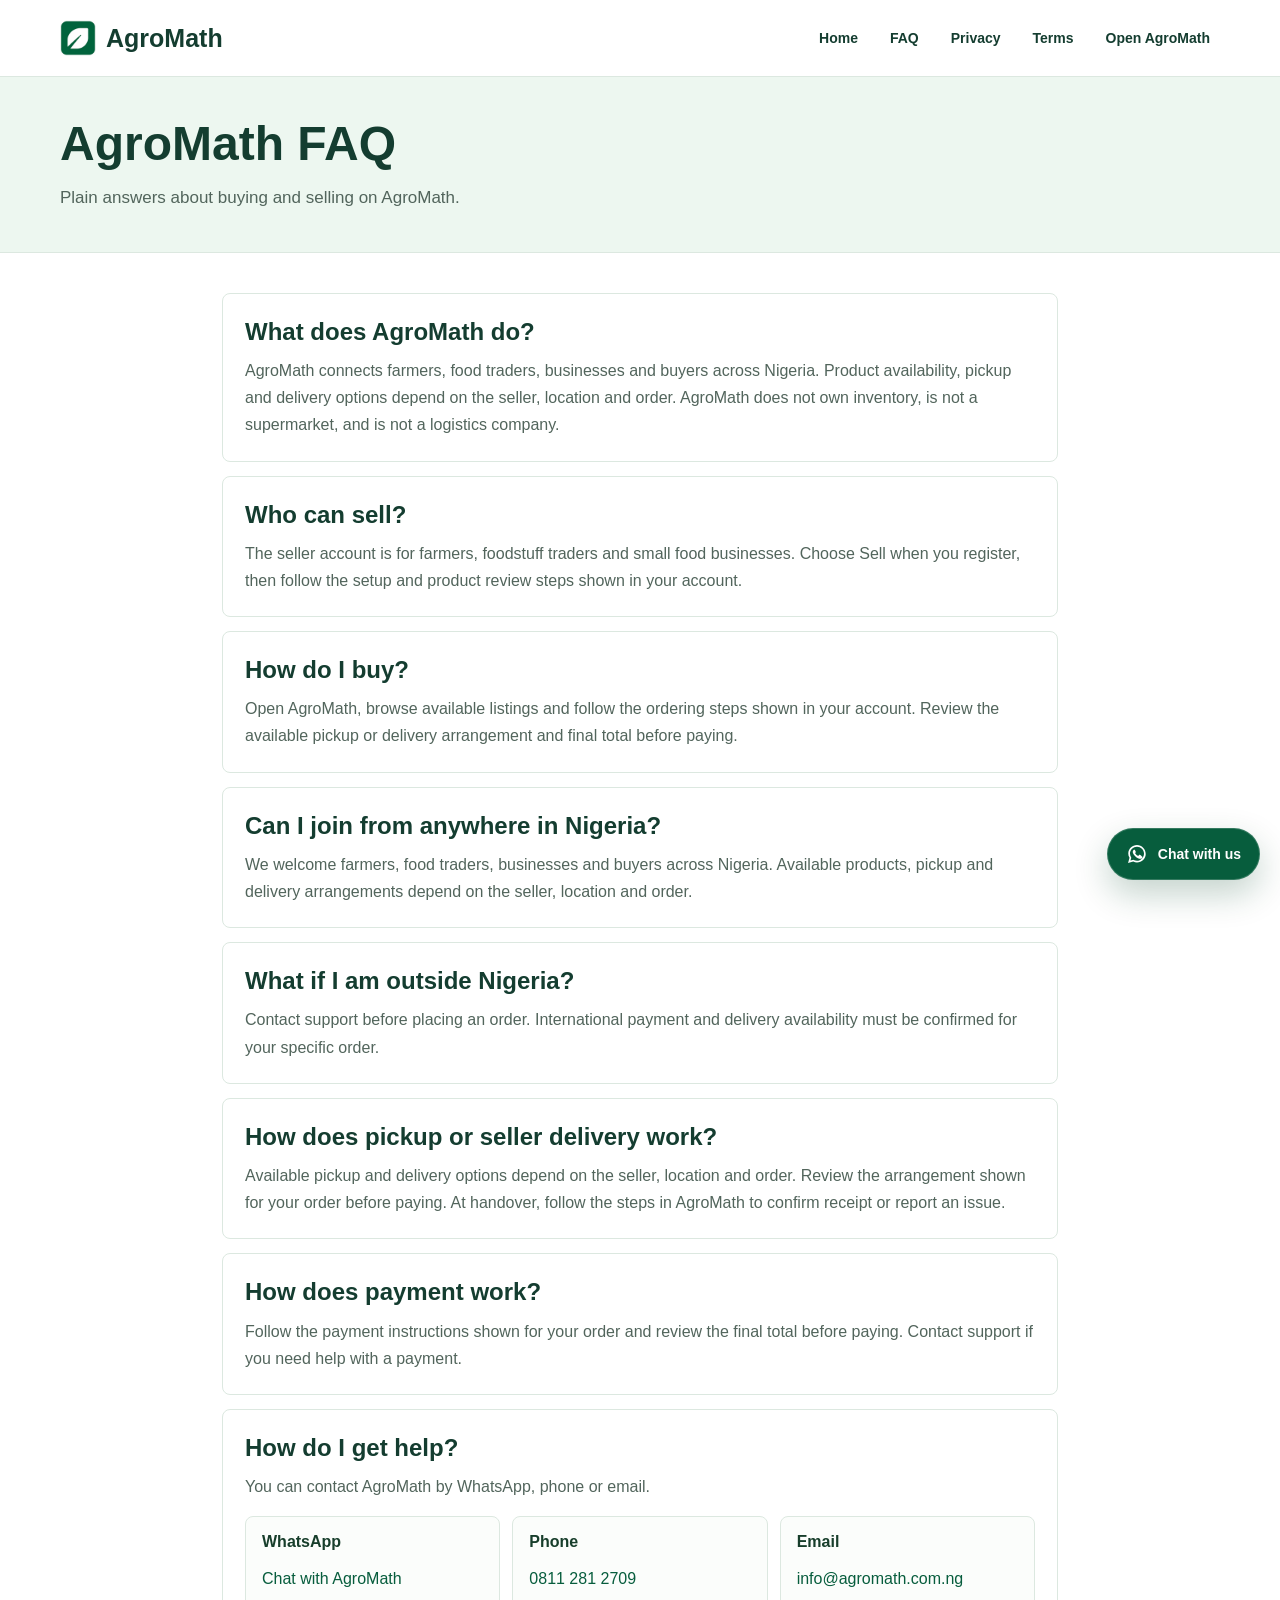
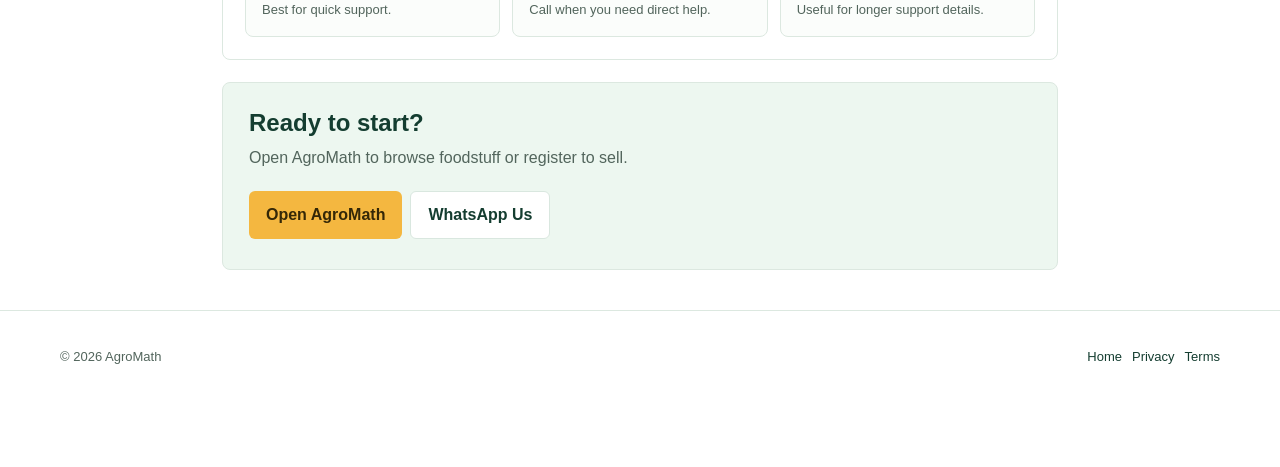
==== commit 47e4c207: "Align supporting pages with homepage and clarify onboarding FAQ" ====
--- a/faq.html
+++ b/faq.html
@@ -25,16 +25,20 @@
 <style>
 :root{--g:#0b6b3a;--g2:#11824a;--d:#073d25;--ink:#153126;--muted:#61766d;--line:#e3eee7;--cream:#fffaf0;--gold:#f4b740}*{box-sizing:border-box}body{margin:0;font-family:Inter,system-ui,-apple-system,"Segoe UI",Roboto,Arial;background:#f8fbf8;color:var(--ink)}a{color:var(--g);text-decoration:none}.wrap{width:min(920px,calc(100% - 28px));margin:auto}.top{background:var(--d);color:white}.top .wrap{min-height:72px;padding:10px 0;display:flex;align-items:center;justify-content:space-between;gap:18px}.brand{display:inline-flex;align-items:center;gap:10px;background:#fff;padding:6px 10px;border-radius:14px;color:var(--d);font-weight:900;font-size:20px;letter-spacing:-.2px;flex:0 0 auto}.brand-mark{display:block;width:42px;height:42px;border-radius:10px;flex:0 0 auto}.brand-name{line-height:1}.top nav{display:flex;gap:10px;align-items:center;justify-content:flex-end;flex-wrap:wrap}.top nav a{color:#d9eee2;font-size:14px;font-weight:700;padding:8px 10px;border-radius:999px}.top nav a:hover{background:rgba(255,255,255,.1);color:#fff}.hero{background:linear-gradient(130deg,#effbf3,var(--cream));padding:54px 0 42px;border-bottom:1px solid #e7eee9}.hero h1{font-size:clamp(36px,5vw,56px);letter-spacing:-1.6px;line-height:1.05;margin:0;color:#0d3824}.hero p{margin:12px 0 0;color:var(--muted);font-size:17px;line-height:1.65;max-width:760px}.content{padding:42px 0 74px}.faq-list{display:grid;gap:14px}.faq-card{background:white;border:1px solid var(--line);border-radius:18px;padding:22px;box-shadow:0 12px 34px rgba(20,70,45,.055)}.faq-card h2{font-size:clamp(22px,3vw,30px);line-height:1.12;margin:0 0 10px;color:#123b27}.faq-card p{margin:0;color:var(--muted);line-height:1.7}.help-box{background:linear-gradient(120deg,#093f27,#0b6b3a);color:white;border-radius:22px;padding:26px;margin-top:22px}.help-box h2{margin:0 0 8px;color:white}.help-box p{color:#d8eee2;margin:0 0 16px;line-height:1.6}.btn{display:inline-flex;align-items:center;justify-content:center;min-height:44px;background:#f4b740;color:#342707;padding:12px 17px;border-radius:12px;font-weight:900;margin:4px 8px 4px 0}.btn.secondary{background:white;color:var(--d);border:1px solid #d9e7df}.contact-list{display:grid;grid-template-columns:repeat(3,minmax(0,1fr));gap:12px;margin-top:16px}.contact-card{background:#fbfdfb;border:1px solid var(--line);border-radius:16px;padding:16px}.contact-card strong{display:block;color:#173e2b;margin-bottom:6px}.contact-card span{display:block;color:var(--muted);font-size:13px;line-height:1.45}footer{background:#082f1f;color:#a9c7b7;padding:24px 0;font-size:13px}footer .wrap{display:flex;justify-content:space-between;gap:15px;flex-wrap:wrap}footer a{color:#d6e8df;margin-left:10px}.whatsapp-support{position:fixed;right:20px;bottom:calc(20px + env(safe-area-inset-bottom));z-index:80;display:inline-flex;align-items:center;justify-content:center;gap:10px;min-height:52px;padding:0 18px;border-radius:999px;background:var(--g);color:#fff;font-weight:900;font-size:14px;box-shadow:0 14px 34px rgba(8,70,40,.24);border:1px solid rgba(255,255,255,.18)}.whatsapp-support svg{width:22px;height:22px;flex:0 0 auto}.whatsapp-support:hover{background:var(--g2);transform:translateY(-1px)}.whatsapp-support:focus-visible{outline:3px solid var(--gold);outline-offset:4px}@media(max-width:720px){.contact-list{grid-template-columns:1fr}}@media(max-width:600px){.top .wrap{align-items:flex-start;flex-direction:column}.brand{font-size:18px}.brand-mark{width:34px;height:34px;border-radius:9px}.top nav{width:100%;justify-content:flex-start;gap:8px}.top nav a{font-size:13px;background:rgba(255,255,255,.08);padding:8px 9px}.hero{padding-top:42px}.content{padding:30px 0 66px}.btn{width:100%;margin-right:0}}@media(max-width:560px){.whatsapp-support{right:14px;bottom:calc(14px + env(safe-area-inset-bottom));width:56px;height:56px;min-height:56px;padding:0}.whatsapp-support span{display:none}}
 </style>
+<link rel="stylesheet" href="secondary-pages.css">
 </head>
 <body>
+<a class="skip" href="#main">Skip to content</a>
 <header class="top"><div class="wrap"><a class="brand" href="index.html" aria-label="AgroMath home"><img src="assets/brand/agromath-mark-96.png" alt="" class="brand-mark" aria-hidden="true"><span class="brand-name">AgroMath</span></a><nav aria-label="Main navigation"><a href="index.html">Home</a><a href="faq.html">FAQ</a><a href="privacy.html">Privacy</a><a href="terms.html">Terms</a><a href="https://app.agromath.com.ng/" target="_blank" rel="noopener noreferrer">Open AgroMath</a></nav></div></header>
 <section class="hero"><div class="wrap"><h1>AgroMath FAQ</h1><p>Plain answers about buying and selling on AgroMath.</p></div></section>
-<main class="content"><div class="wrap">
+<main class="content" id="main"><div class="wrap">
 <div class="faq-list">
 <section class="faq-card" id="what"><h2>What does AgroMath do?</h2><p>AgroMath connects farmers, food traders, businesses and buyers across Nigeria. Product availability, pickup and delivery options depend on the seller, location and order. AgroMath does not own inventory, is not a supermarket, and is not a logistics company.</p></section>
-<section class="faq-card" id="sell"><h2>Who can sell?</h2><p>The seller account is for farmers and foodstuff traders. A seller can also be a small food business. Follow the setup and product review steps shown in your account.</p></section>
+<section class="faq-card" id="sell"><h2>Who can sell?</h2><p>The seller account is for farmers, foodstuff traders and small food businesses. Choose Sell when you register, then follow the setup and product review steps shown in your account.</p></section>
 <section class="faq-card" id="buy"><h2>How do I buy?</h2><p>Open AgroMath, browse available listings and follow the ordering steps shown in your account. Review the available pickup or delivery arrangement and final total before paying.</p></section>
-<section class="faq-card" id="handover"><h2>How does pickup or seller delivery work?</h2><p>You can collect the goods yourself, or the seller can bring them. Check the goods at handover so the order can move to the correct next step.</p></section>
+<section class="faq-card" id="locations"><h2>Can I join from anywhere in Nigeria?</h2><p>We welcome farmers, food traders, businesses and buyers across Nigeria. Available products, pickup and delivery arrangements depend on the seller, location and order.</p></section>
+<section class="faq-card" id="overseas"><h2>What if I am outside Nigeria?</h2><p>Contact support before placing an order. International payment and delivery availability must be confirmed for your specific order.</p></section>
+<section class="faq-card" id="handover"><h2>How does pickup or seller delivery work?</h2><p>Available pickup and delivery options depend on the seller, location and order. Review the arrangement shown for your order before paying. At handover, follow the steps in AgroMath to confirm receipt or report an issue.</p></section>
 <section class="faq-card" id="payment"><h2>How does payment work?</h2><p>Follow the payment instructions shown for your order and review the final total before paying. Contact support if you need help with a payment.</p></section>
 <section class="faq-card" id="help"><h2>How do I get help?</h2><p>You can contact AgroMath by WhatsApp, phone or email.</p><div class="contact-list"><div class="contact-card"><strong>WhatsApp</strong><a href="https://wa.me/2348112812709?text=Hello%20AgroMath" target="_blank" rel="noopener noreferrer">Chat with AgroMath</a><span>Best for quick support.</span></div><div class="contact-card"><strong>Phone</strong><a href="tel:08112812709">0811 281 2709</a><span>Call when you need direct help.</span></div><div class="contact-card"><strong>Email</strong><a href="mailto:info@agromath.com.ng">info@agromath.com.ng</a><span>Useful for longer support details.</span></div></div></section>
 </div>
--- a/secondary-pages.css
+++ b/secondary-pages.css
@@ -0,0 +1,29 @@
+/* Keep supporting pages in the approved illustrated homepage's visual family. */
+:root{--g:#075d3d;--g2:#06492f;--d:#143d30;--ink:#143d30;--muted:#52655c;--line:#dce8e0;--cream:#edf7f0;--gold:#f5bd36}
+body{font-family:Arial,Helvetica,sans-serif;background:#fff;color:var(--ink)}
+a:focus-visible{outline:3px solid #137e7e;outline-offset:4px}
+.skip{position:absolute;top:-100px;left:16px;z-index:100;background:#fff;padding:12px}.skip:focus{top:10px}
+.wrap{width:min(1160px,calc(100% - 64px))}
+.top{background:#fff;color:var(--ink);border-bottom:1px solid var(--line)}
+.top .wrap{min-height:76px;padding-block:12px}
+.brand{background:transparent;padding:0;border-radius:0;font-size:25px;font-weight:750;letter-spacing:0}
+.brand-mark{width:36px;height:36px;border-radius:0}
+.top nav{gap:12px}.top nav a{color:var(--ink);border-radius:6px;min-height:44px;display:inline-flex;align-items:center}
+.top nav a:hover{background:var(--cream);color:var(--g)}
+.top nav a[aria-current="page"]{text-decoration:underline;text-underline-offset:6px}
+.hero{background:var(--cream);padding-block:40px;border-color:var(--line)}
+.hero h1{font-size:clamp(32px,5vw,48px);line-height:1.14;letter-spacing:0;color:var(--ink)}
+.hero p{color:var(--muted)}
+.content,.content.plain{max-width:900px;padding-block:40px;margin-block:0;margin-inline:auto}
+.content:not(.plain){background:#fff;border:0;border-radius:0;box-shadow:none;padding-inline:0}
+.content h2{color:var(--ink)}
+.content .meta,.content>p:first-of-type{color:var(--muted)}
+.faq-card{border-radius:8px;box-shadow:none}.faq-card h2{font-size:24px;line-height:1.3}
+.help-box,.help{background:var(--cream);color:var(--ink);border:1px solid var(--line);border-radius:8px;box-shadow:none}
+.help-box h2,.help h2{color:var(--ink)}.help-box p,.help p{color:var(--muted)}
+.btn{border-radius:6px;min-height:48px;font-weight:700;display:inline-flex;align-items:center;justify-content:center}
+.contact-card{border-radius:8px}.contact-card a{overflow-wrap:anywhere;min-height:44px;display:inline-flex;align-items:center}
+footer{background:#fff;color:var(--muted);border-top:1px solid var(--line);padding-bottom:88px}
+footer a{color:var(--ink);min-height:44px;display:inline-flex;align-items:center}
+footer .wrap{align-items:center}h1,h2,h3,p,li{overflow-wrap:break-word}
+@media(max-width:760px){.wrap{width:calc(100% - 36px)}.top .wrap{align-items:flex-start;flex-direction:column;gap:12px}.top nav{width:100%;justify-content:flex-start;gap:4px}.top nav a{background:transparent;font-size:14px;padding:8px}.brand{font-size:23px}.brand-mark{width:32px;height:32px}.hero{padding-block:30px}.content,.content.plain{padding-block:32px}.content:not(.plain){padding-inline:0}.faq-card{padding:20px}.hero p{font-size:16px}.contact-list{grid-template-columns:1fr}footer .wrap{align-items:flex-start;flex-direction:column;gap:12px}footer a{margin-left:0;margin-right:16px}}
